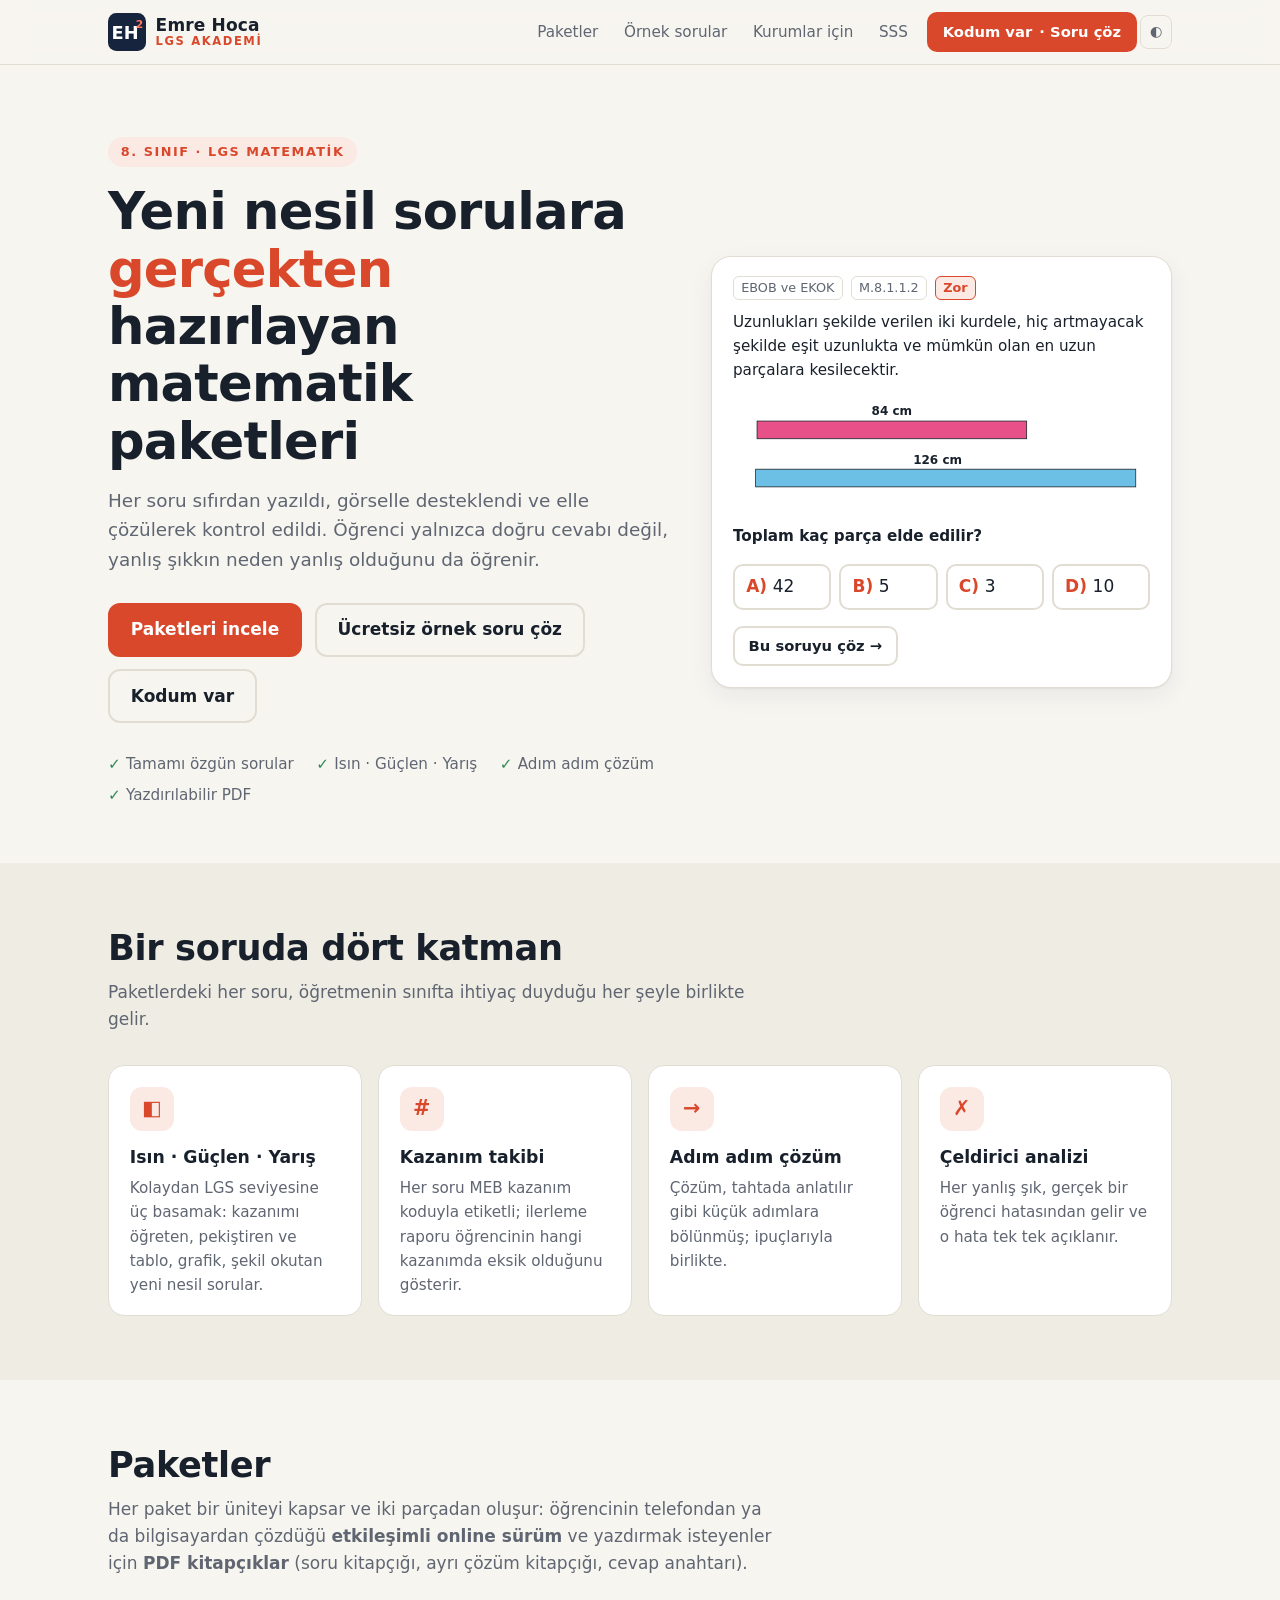
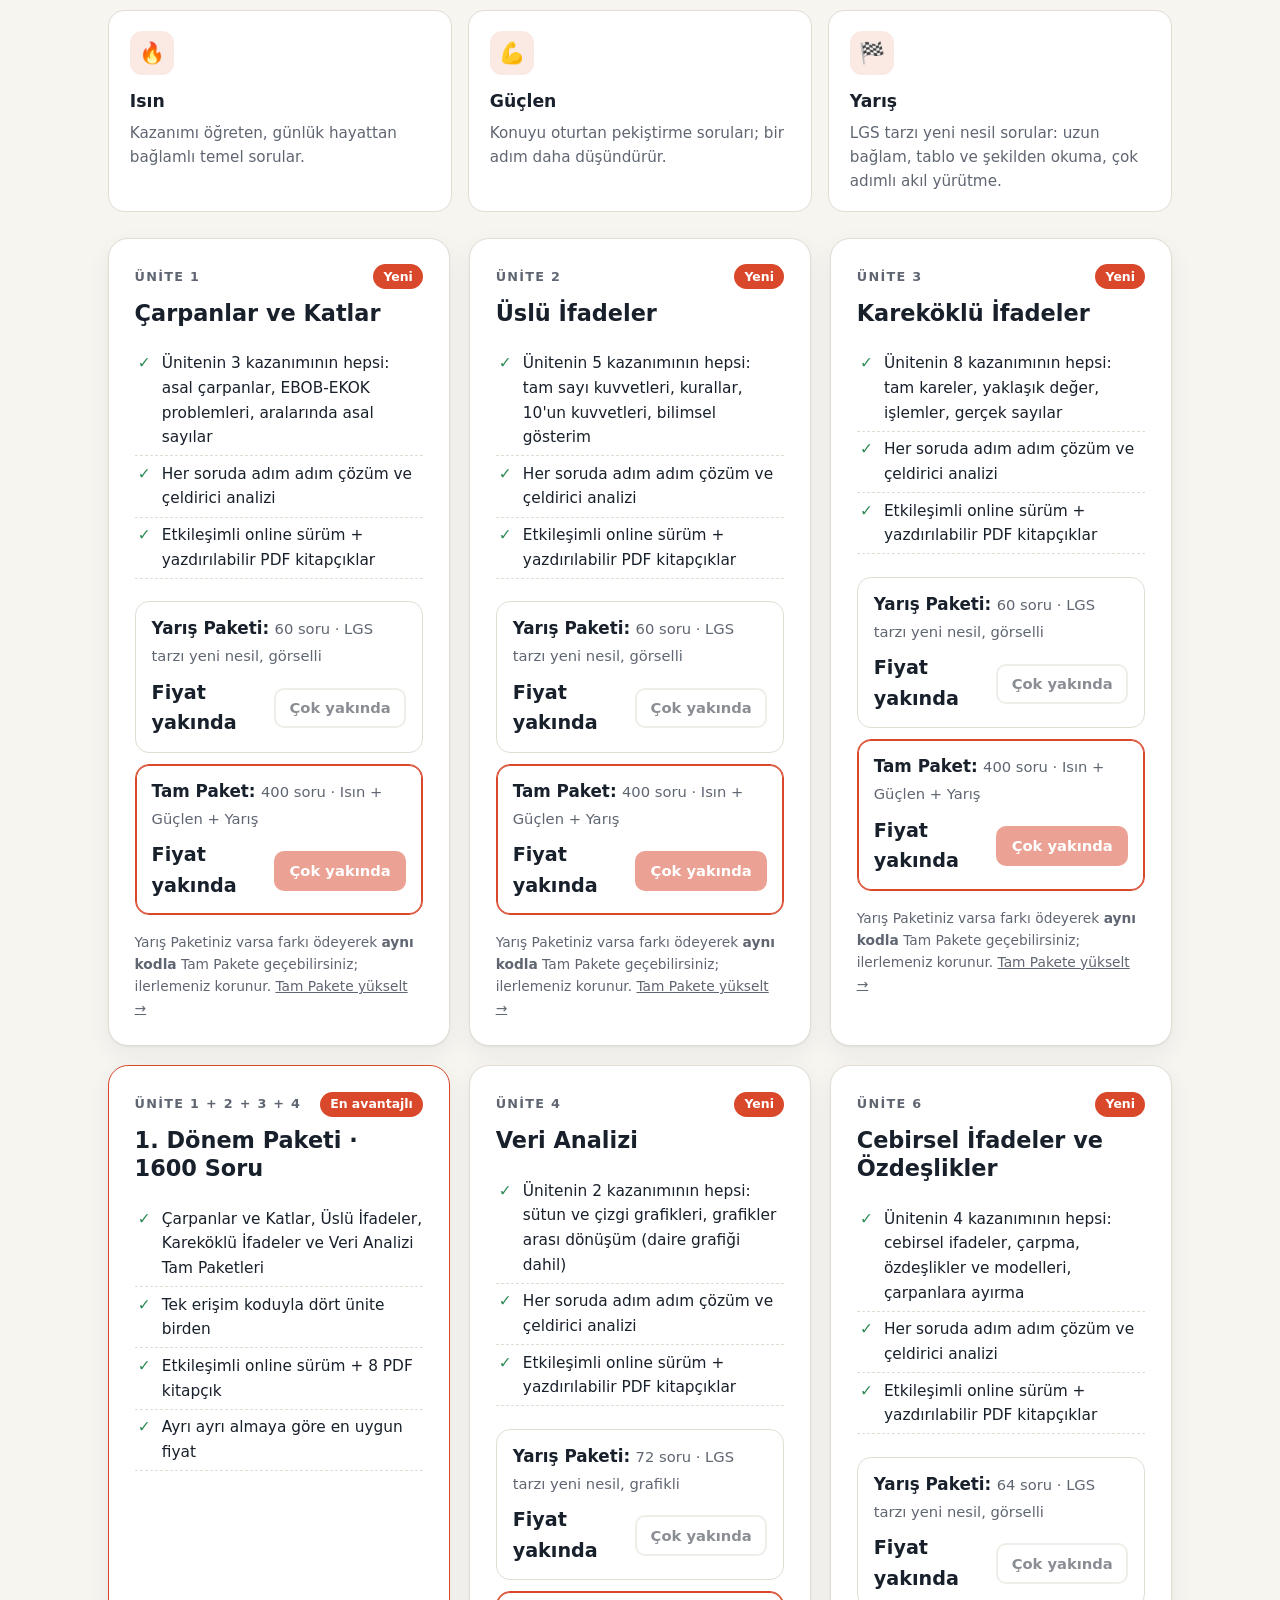
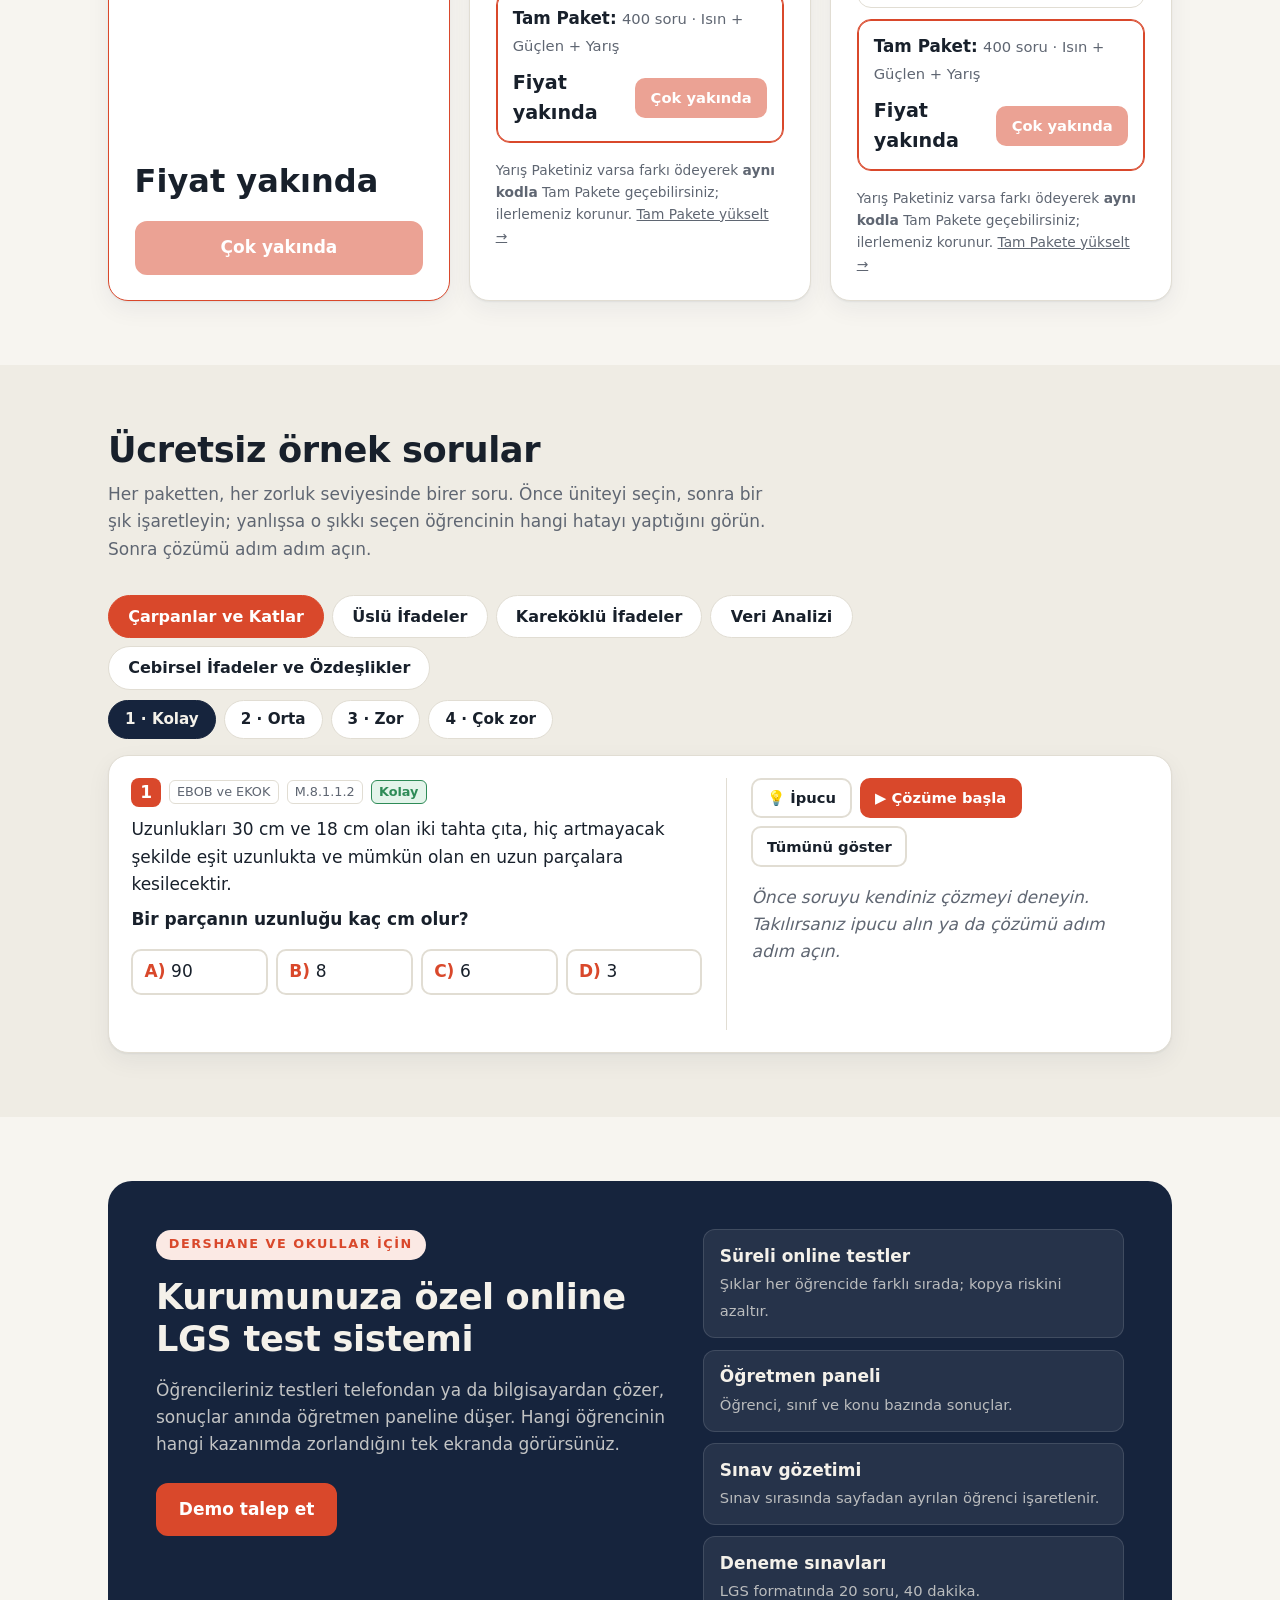
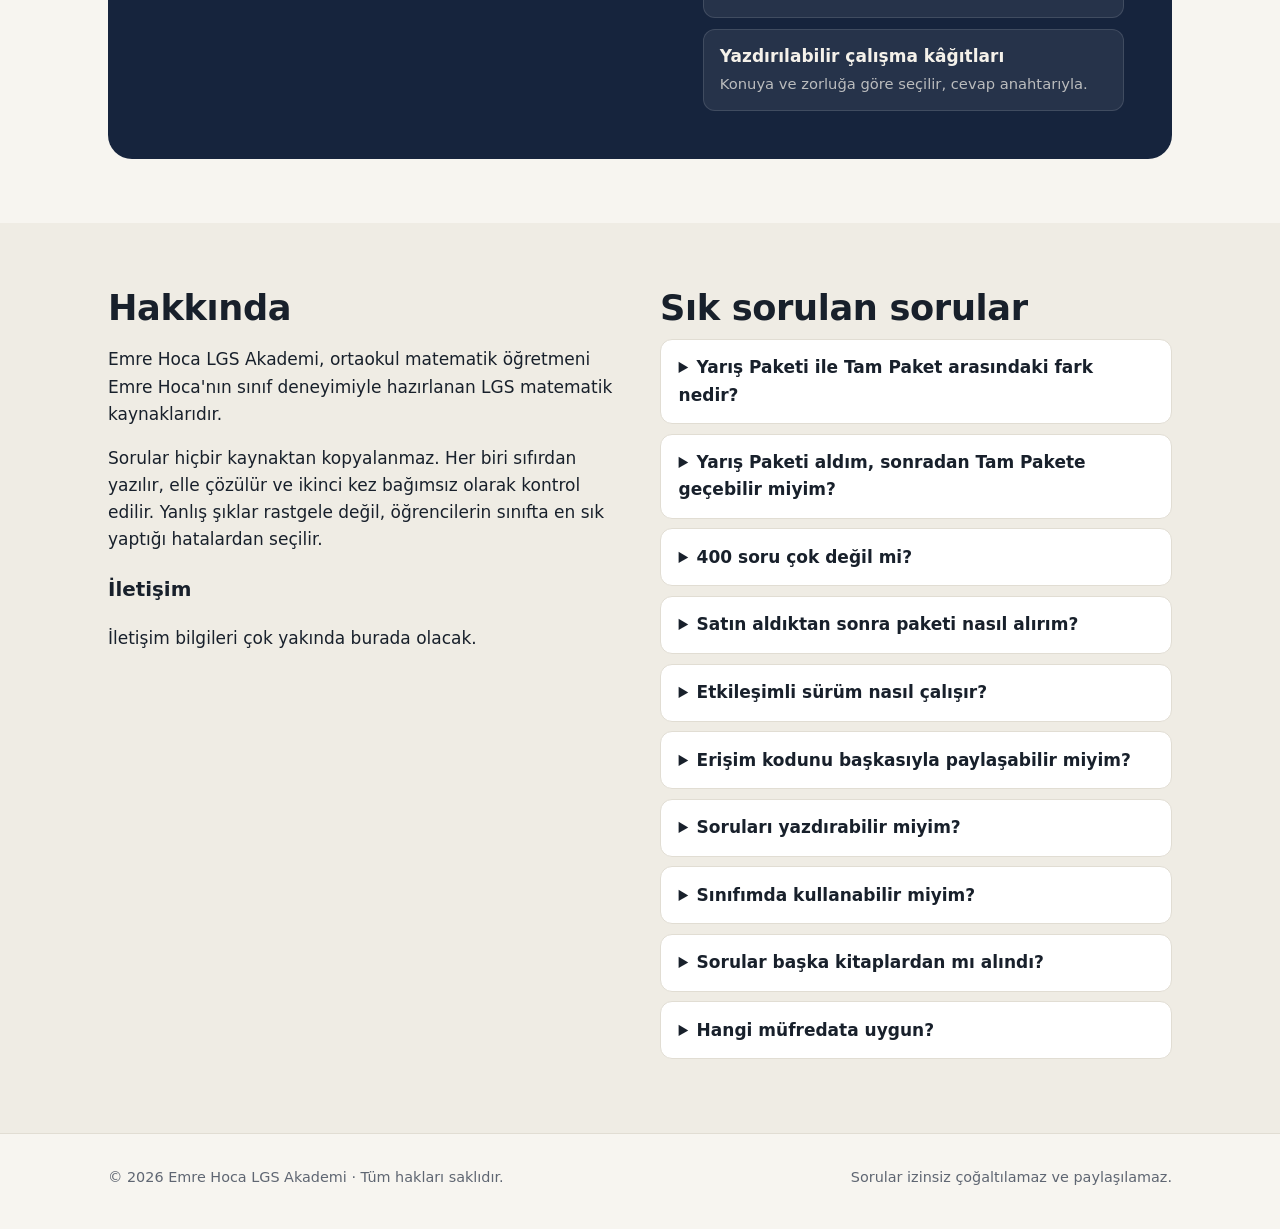
==== index.html @ afc31406 "1. Dönem Paketi: Veri Analizi eklendi (4 ünite, 1600 soru) Co-Authored-By: Claude Opus 5.5 <noreply@" ====
<!doctype html>
<html lang="tr">
<head>
<meta charset="utf-8">
<meta name="viewport" content="width=device-width, initial-scale=1">
<title>Emre Hoca LGS Akademi · Yeni nesil LGS matematik soruları</title>
<meta name="description" content="Sıfırdan yazılmış, kazanım etiketli LGS matematik soru paketleri: Isın, Güçlen, Yarış. Adım adım çözüm ve çeldirici analizi ile.">
<meta property="og:title" content="Emre Hoca LGS Akademi">
<meta property="og:description" content="LGS matematik soru paketleri: Isın, Güçlen, Yarış. Yeni nesil sorular, adım adım çözüm ve çeldirici analizi.">
<link rel="icon" href="favicon.svg" type="image/svg+xml">
<link rel="stylesheet" href="css/site.css?v=20261008c">
<script>try { const t = localStorage.getItem('tema'); if (t) document.documentElement.dataset.theme = t; } catch (e) {}</script>
</head>
<body>

<header class="ust">
  <div class="kap">
    <a class="logo" href="#" aria-label="Emre Hoca LGS Akademi ana sayfa">
      <svg viewBox="0 0 64 64" aria-hidden="true"><rect width="64" height="64" rx="14" fill="#16243d"/><text x="29" y="44" text-anchor="middle" font-size="30" font-weight="800" style="fill:#fff">EH</text><text x="53" y="26" text-anchor="middle" font-size="18" font-weight="800" style="fill:#ff7a5c">2</text></svg>
      <span>Emre Hoca<small>LGS Akademi</small></span>
    </a>
    <nav aria-label="Bölümler">
      <a href="#paketler">Paketler</a>
      <a href="#ornekler">Örnek sorular</a>
      <a href="#kurumlar">Kurumlar için</a>
      <a href="#sss">SSS</a>
      <a class="dugme kucuk" href="uygulama/">Kodum var<span class="genis"> · Soru çöz</span></a>
      <button class="tema" id="tema" type="button" title="Açık / koyu tema">◐</button>
    </nav>
  </div>
</header>

<main>
  <section class="hero">
    <div class="kap">
      <div>
        <span class="rozet">8. sınıf · LGS matematik</span>
        <h1>Yeni nesil sorulara <em>gerçekten</em> hazırlayan matematik paketleri</h1>
        <p class="giris">Her soru sıfırdan yazıldı, görselle desteklendi ve elle çözülerek kontrol edildi. Öğrenci yalnızca doğru cevabı değil, yanlış şıkkın neden yanlış olduğunu da öğrenir.</p>
        <div class="eylem">
          <a class="dugme" href="#paketler">Paketleri incele</a>
          <a class="dugme ikincil" href="#ornekler">Ücretsiz örnek soru çöz</a>
          <a class="dugme ikincil" href="uygulama/">Kodum var</a>
        </div>
        <ul class="artilar">
          <li>Tamamı özgün sorular</li>
          <li>Isın · Güçlen · Yarış</li>
          <li>Adım adım çözüm</li>
          <li>Yazdırılabilir PDF</li>
        </ul>
      </div>
      <div class="vitrin-kart" id="vitrinSoru" aria-label="Paketten bir örnek soru"></div>
    </div>
  </section>

  <section class="bolum alt" id="neden">
    <div class="kap">
      <h2>Bir soruda dört katman</h2>
      <p class="aciklama">Paketlerdeki her soru, öğretmenin sınıfta ihtiyaç duyduğu her şeyle birlikte gelir.</p>
      <div class="izgara">
        <div class="ozellik"><div class="ikon">◧</div><h3>Isın · Güçlen · Yarış</h3><p>Kolaydan LGS seviyesine üç basamak: kazanımı öğreten, pekiştiren ve tablo, grafik, şekil okutan yeni nesil sorular.</p></div>
        <div class="ozellik"><div class="ikon">#</div><h3>Kazanım takibi</h3><p>Her soru MEB kazanım koduyla etiketli; ilerleme raporu öğrencinin hangi kazanımda eksik olduğunu gösterir.</p></div>
        <div class="ozellik"><div class="ikon">→</div><h3>Adım adım çözüm</h3><p>Çözüm, tahtada anlatılır gibi küçük adımlara bölünmüş; ipuçlarıyla birlikte.</p></div>
        <div class="ozellik"><div class="ikon">✗</div><h3>Çeldirici analizi</h3><p>Her yanlış şık, gerçek bir öğrenci hatasından gelir ve o hata tek tek açıklanır.</p></div>
      </div>
    </div>
  </section>

  <section class="bolum" id="paketler">
    <div class="kap">
      <h2>Paketler</h2>
      <p class="aciklama">Her paket bir üniteyi kapsar ve iki parçadan oluşur: öğrencinin telefondan ya da bilgisayardan çözdüğü <b>etkileşimli online sürüm</b> ve yazdırmak isteyenler için <b>PDF kitapçıklar</b> (soru kitapçığı, ayrı çözüm kitapçığı, cevap anahtarı).</p>
      <div class="izgara" style="margin-bottom:1.6rem">
        <div class="ozellik"><div class="ikon">🔥</div><h3>Isın</h3><p>Kazanımı öğreten, günlük hayattan bağlamlı temel sorular.</p></div>
        <div class="ozellik"><div class="ikon">💪</div><h3>Güçlen</h3><p>Konuyu oturtan pekiştirme soruları; bir adım daha düşündürür.</p></div>
        <div class="ozellik"><div class="ikon">🏁</div><h3>Yarış</h3><p>LGS tarzı yeni nesil sorular: uzun bağlam, tablo ve şekilden okuma, çok adımlı akıl yürütme.</p></div>
      </div>
      <div class="paketler">
        <article class="paket">
          <div class="ust-satir"><span class="unite">Ünite 1</span><span class="etiket-yeni">Yeni</span></div>
          <h3>Çarpanlar ve Katlar</h3>
          <ul>
            <li>Ünitenin 3 kazanımının hepsi: asal çarpanlar, EBOB-EKOK problemleri, aralarında asal sayılar</li>
            <li>Her soruda adım adım çözüm ve çeldirici analizi</li>
            <li>Etkileşimli online sürüm + yazdırılabilir PDF kitapçıklar</li>
          </ul>
          <div class="secim" data-paket="carpan-yaris">
            <div class="secim-bas"><b>Yarış Paketi:</b> <span>60 soru · LGS tarzı yeni nesil, görselli</span></div>
            <div class="fiyat" data-fiyat>Fiyat yakında</div>
            <a class="dugme kucuk ikincil" data-satin-al href="#" aria-disabled="true">Çok yakında</a>
          </div>
          <div class="secim one-cikan" data-paket="carpan">
            <div class="secim-bas"><b>Tam Paket:</b> <span>400 soru · Isın + Güçlen + Yarış</span></div>
            <div class="fiyat" data-fiyat>Fiyat yakında</div>
            <a class="dugme kucuk" data-satin-al href="#" aria-disabled="true">Çok yakında</a>
          </div>
          <p class="yukselt" data-paket="carpan-yukselt">Yarış Paketiniz varsa farkı ödeyerek <b>aynı kodla</b> Tam Pakete geçebilirsiniz; ilerlemeniz korunur. <span data-fiyat></span> <a data-satin-al data-sabit href="#" aria-disabled="true">Tam Pakete yükselt →</a></p>
        </article>
        <article class="paket">
          <div class="ust-satir"><span class="unite">Ünite 2</span><span class="etiket-yeni">Yeni</span></div>
          <h3>Üslü İfadeler</h3>
          <ul>
            <li>Ünitenin 5 kazanımının hepsi: tam sayı kuvvetleri, kurallar, 10'un kuvvetleri, bilimsel gösterim</li>
            <li>Her soruda adım adım çözüm ve çeldirici analizi</li>
            <li>Etkileşimli online sürüm + yazdırılabilir PDF kitapçıklar</li>
          </ul>
          <div class="secim" data-paket="uslu-yaris">
            <div class="secim-bas"><b>Yarış Paketi:</b> <span>60 soru · LGS tarzı yeni nesil, görselli</span></div>
            <div class="fiyat" data-fiyat>Fiyat yakında</div>
            <a class="dugme kucuk ikincil" data-satin-al href="#" aria-disabled="true">Çok yakında</a>
          </div>
          <div class="secim one-cikan" data-paket="uslu">
            <div class="secim-bas"><b>Tam Paket:</b> <span>400 soru · Isın + Güçlen + Yarış</span></div>
            <div class="fiyat" data-fiyat>Fiyat yakında</div>
            <a class="dugme kucuk" data-satin-al href="#" aria-disabled="true">Çok yakında</a>
          </div>
          <p class="yukselt" data-paket="uslu-yukselt">Yarış Paketiniz varsa farkı ödeyerek <b>aynı kodla</b> Tam Pakete geçebilirsiniz; ilerlemeniz korunur. <span data-fiyat></span> <a data-satin-al data-sabit href="#" aria-disabled="true">Tam Pakete yükselt →</a></p>
        </article>
        <article class="paket">
          <div class="ust-satir"><span class="unite">Ünite 3</span><span class="etiket-yeni">Yeni</span></div>
          <h3>Kareköklü İfadeler</h3>
          <ul>
            <li>Ünitenin 8 kazanımının hepsi: tam kareler, yaklaşık değer, işlemler, gerçek sayılar</li>
            <li>Her soruda adım adım çözüm ve çeldirici analizi</li>
            <li>Etkileşimli online sürüm + yazdırılabilir PDF kitapçıklar</li>
          </ul>
          <div class="secim" data-paket="karekok-yaris">
            <div class="secim-bas"><b>Yarış Paketi:</b> <span>60 soru · LGS tarzı yeni nesil, görselli</span></div>
            <div class="fiyat" data-fiyat>Fiyat yakında</div>
            <a class="dugme kucuk ikincil" data-satin-al href="#" aria-disabled="true">Çok yakında</a>
          </div>
          <div class="secim one-cikan" data-paket="karekok">
            <div class="secim-bas"><b>Tam Paket:</b> <span>400 soru · Isın + Güçlen + Yarış</span></div>
            <div class="fiyat" data-fiyat>Fiyat yakında</div>
            <a class="dugme kucuk" data-satin-al href="#" aria-disabled="true">Çok yakında</a>
          </div>
          <p class="yukselt" data-paket="karekok-yukselt">Yarış Paketiniz varsa farkı ödeyerek <b>aynı kodla</b> Tam Pakete geçebilirsiniz; ilerlemeniz korunur. <span data-fiyat></span> <a data-satin-al data-sabit href="#" aria-disabled="true">Tam Pakete yükselt →</a></p>
        </article>
        <article class="paket donem" data-paket="donem1">
          <div class="ust-satir"><span class="unite">Ünite 1 + 2 + 3 + 4</span><span class="etiket-yeni">En avantajlı</span></div>
          <h3>1. Dönem Paketi · 1600 Soru</h3>
          <ul>
            <li>Çarpanlar ve Katlar, Üslü İfadeler, Kareköklü İfadeler ve Veri Analizi Tam Paketleri</li>
            <li>Tek erişim koduyla dört ünite birden</li>
            <li>Etkileşimli online sürüm + 8 PDF kitapçık</li>
            <li>Ayrı ayrı almaya göre en uygun fiyat</li>
          </ul>
          <div class="fiyat" data-fiyat>Fiyat yakında</div>
          <a class="dugme" data-satin-al href="#" aria-disabled="true">Çok yakında</a>
        </article>
        <article class="paket">
          <div class="ust-satir"><span class="unite">Ünite 4</span><span class="etiket-yeni">Yeni</span></div>
          <h3>Veri Analizi</h3>
          <ul>
            <li>Ünitenin 2 kazanımının hepsi: sütun ve çizgi grafikleri, grafikler arası dönüşüm (daire grafiği dahil)</li>
            <li>Her soruda adım adım çözüm ve çeldirici analizi</li>
            <li>Etkileşimli online sürüm + yazdırılabilir PDF kitapçıklar</li>
          </ul>
          <div class="secim" data-paket="veri-yaris">
            <div class="secim-bas"><b>Yarış Paketi:</b> <span>72 soru · LGS tarzı yeni nesil, grafikli</span></div>
            <div class="fiyat" data-fiyat>Fiyat yakında</div>
            <a class="dugme kucuk ikincil" data-satin-al href="#" aria-disabled="true">Çok yakında</a>
          </div>
          <div class="secim one-cikan" data-paket="veri">
            <div class="secim-bas"><b>Tam Paket:</b> <span>400 soru · Isın + Güçlen + Yarış</span></div>
            <div class="fiyat" data-fiyat>Fiyat yakında</div>
            <a class="dugme kucuk" data-satin-al href="#" aria-disabled="true">Çok yakında</a>
          </div>
          <p class="yukselt" data-paket="veri-yukselt">Yarış Paketiniz varsa farkı ödeyerek <b>aynı kodla</b> Tam Pakete geçebilirsiniz; ilerlemeniz korunur. <span data-fiyat></span> <a data-satin-al data-sabit href="#" aria-disabled="true">Tam Pakete yükselt →</a></p>
        </article>
        <article class="paket">
          <div class="ust-satir"><span class="unite">Ünite 6</span><span class="etiket-yeni">Yeni</span></div>
          <h3>Cebirsel İfadeler ve Özdeşlikler</h3>
          <ul>
            <li>Ünitenin 4 kazanımının hepsi: cebirsel ifadeler, çarpma, özdeşlikler ve modelleri, çarpanlara ayırma</li>
            <li>Her soruda adım adım çözüm ve çeldirici analizi</li>
            <li>Etkileşimli online sürüm + yazdırılabilir PDF kitapçıklar</li>
          </ul>
          <div class="secim" data-paket="cebir-yaris">
            <div class="secim-bas"><b>Yarış Paketi:</b> <span>64 soru · LGS tarzı yeni nesil, görselli</span></div>
            <div class="fiyat" data-fiyat>Fiyat yakında</div>
            <a class="dugme kucuk ikincil" data-satin-al href="#" aria-disabled="true">Çok yakında</a>
          </div>
          <div class="secim one-cikan" data-paket="cebir">
            <div class="secim-bas"><b>Tam Paket:</b> <span>400 soru · Isın + Güçlen + Yarış</span></div>
            <div class="fiyat" data-fiyat>Fiyat yakında</div>
            <a class="dugme kucuk" data-satin-al href="#" aria-disabled="true">Çok yakında</a>
          </div>
          <p class="yukselt" data-paket="cebir-yukselt">Yarış Paketiniz varsa farkı ödeyerek <b>aynı kodla</b> Tam Pakete geçebilirsiniz; ilerlemeniz korunur. <span data-fiyat></span> <a data-satin-al data-sabit href="#" aria-disabled="true">Tam Pakete yükselt →</a></p>
        </article>
      </div>
    </div>
  </section>

  <section class="bolum alt" id="ornekler">
    <div class="kap">
      <h2>Ücretsiz örnek sorular</h2>
      <p class="aciklama">Her paketten, her zorluk seviyesinde birer soru. Önce üniteyi seçin, sonra bir şık işaretleyin; yanlışsa o şıkkı seçen öğrencinin hangi hatayı yaptığını görün. Sonra çözümü adım adım açın.</p>
      <div class="sekmeler uniteler" role="tablist" aria-label="Ünite" id="uniteler"></div>
      <div class="sekmeler" role="tablist" aria-label="Zorluk" id="sekmeler"></div>
      <div class="soru-kutu">
        <div id="soru"></div>
        <div class="cozum-alani">
          <div class="dugmeler">
            <button class="dugme kucuk ikincil" type="button" id="ipucuBtn">💡 İpucu</button>
            <button class="dugme kucuk" type="button" id="adimBtn">▶ Çözüme başla</button>
            <button class="dugme kucuk ikincil" type="button" id="tumuBtn">Tümünü göster</button>
          </div>
          <div id="ipuclari"></div>
          <ol class="steps" id="adimlar"></ol>
          <div id="sonra"></div>
          <p class="bos" id="bos">Önce soruyu kendiniz çözmeyi deneyin. Takılırsanız ipucu alın ya da çözümü adım adım açın.</p>
        </div>
      </div>
    </div>
  </section>

  <section class="bolum" id="kurumlar">
    <div class="kap">
      <div class="kurum">
        <div>
          <span class="rozet">Dershane ve okullar için</span>
          <h2 style="margin-top:1rem">Kurumunuza özel online LGS test sistemi</h2>
          <p>Öğrencileriniz testleri telefondan ya da bilgisayardan çözer, sonuçlar anında öğretmen paneline düşer. Hangi öğrencinin hangi kazanımda zorlandığını tek ekranda görürsünüz.</p>
          <div class="eylem" style="display:flex;flex-wrap:wrap;gap:.8rem;margin-top:1.5rem">
            <a class="dugme" data-iletisim="Kurum lisansı için bilgi almak istiyorum." href="#iletisim">Demo talep et</a>
          </div>
        </div>
        <ul>
          <li><b>Süreli online testler</b><span>Şıklar her öğrencide farklı sırada; kopya riskini azaltır.</span></li>
          <li><b>Öğretmen paneli</b><span>Öğrenci, sınıf ve konu bazında sonuçlar.</span></li>
          <li><b>Sınav gözetimi</b><span>Sınav sırasında sayfadan ayrılan öğrenci işaretlenir.</span></li>
          <li><b>Deneme sınavları</b><span>LGS formatında 20 soru, 40 dakika.</span></li>
          <li><b>Yazdırılabilir çalışma kâğıtları</b><span>Konuya ve zorluğa göre seçilir, cevap anahtarıyla.</span></li>
        </ul>
      </div>
    </div>
  </section>

  <section class="bolum alt" id="sss">
    <div class="kap iki-sutun">
      <div>
        <h2>Hakkında</h2>
        <p>Emre Hoca LGS Akademi, ortaokul matematik öğretmeni Emre Hoca'nın sınıf deneyimiyle hazırlanan LGS matematik kaynaklarıdır.</p>
        <p>Sorular hiçbir kaynaktan kopyalanmaz. Her biri sıfırdan yazılır, elle çözülür ve ikinci kez bağımsız olarak kontrol edilir. Yanlış şıklar rastgele değil, öğrencilerin sınıfta en sık yaptığı hatalardan seçilir.</p>
        <div id="iletisim">
          <h3>İletişim</h3>
          <p id="iletisimMetin">İletişim bilgileri çok yakında burada olacak.</p>
          <div class="eylem" id="iletisimDugmeler" style="display:flex;flex-wrap:wrap;gap:.6rem"></div>
        </div>
      </div>
      <div>
        <h2>Sık sorulan sorular</h2>
        <details class="sss"><summary>Yarış Paketi ile Tam Paket arasındaki fark nedir?</summary><p><b>Yarış Paketi</b> ünitenin LGS tarzı yeni nesil sorularını içerir; konuyu bilen ve sınav tipi soru çözmek isteyen öğrenciler içindir. <b>Tam Paket</b> 400 sorudur: konuyu öğreten Isın, pekiştiren Güçlen ve yeni nesil Yarış basamaklarının hepsi. Konuyu baştan oturtmak isteyenler için Tam Paket önerilir.</p></details>
        <details class="sss"><summary>Yarış Paketi aldım, sonradan Tam Pakete geçebilir miyim?</summary><p>Evet. Aradaki farkı ödeyerek yükseltme yapabilirsiniz. Yeni bir kod girmenize gerek kalmaz: mevcut kodunuz Tam Paketi açar ve çözdüğünüz sorular, ilerleme raporunuz olduğu gibi korunur.</p></details>
        <details class="sss"><summary>400 soru çok değil mi?</summary><p>Sorular 20'şerli testlere bölünmüştür; günde bir test çözen öğrenci bir üniteyi yaklaşık 20 günde bitirir. İlerleme raporu hangi konularda eksik olduğunu gösterir; öğrenci her soruyu çözmek zorunda değildir, eksik olduğu konuya odaklanabilir.</p></details>
        <details class="sss"><summary>Satın aldıktan sonra paketi nasıl alırım?</summary><p>Ödeme Shopier üzerinden güvenle yapılır. Ödemeden sonra PDF dosyaları ve size özel bir <b>erişim kodu</b> iletilir. Kodu “Kodum var · Soru çöz” sayfasına girerek etkileşimli sürümü hemen kullanmaya başlarsınız.</p></details>
        <details class="sss"><summary>Etkileşimli sürüm nasıl çalışır?</summary><p>Öğrenci soruları telefondan ya da bilgisayardan çözer: şıkkını işaretler, testi bitirince doğru, yanlış ve netini görür; her sorunun adım adım çözümünü ve seçtiği yanlış şıkkın neden yanlış olduğunu okur. İlerleme raporu hangi konuları tekrar etmesi gerektiğini gösterir. Kod bir kez girilir, cihaz onu hatırlar.</p></details>
        <details class="sss"><summary>Erişim kodunu başkasıyla paylaşabilir miyim?</summary><p>Hayır. Kodlar kişiye özeldir; paylaşıldığı anlaşılan kodlar iptal edilir. Aynı evdeki kardeşler için ikinci bir kod isteyebilirsiniz.</p></details>
        <details class="sss"><summary>Soruları yazdırabilir miyim?</summary><p>Evet. Kitapçıklar A4 boyutundadır; kendi kullanımınız için istediğiniz kadar yazdırabilirsiniz.</p></details>
        <details class="sss"><summary>Sınıfımda kullanabilir miyim?</summary><p>Öğretmen olarak kendi öğrencileriniz için çoğaltıp dağıtabilirsiniz. Dosyayı paylaşmak, internete yüklemek ya da satmak yasaktır. Kurum genelinde kullanım için kurum lisansı sunulur.</p></details>
        <details class="sss"><summary>Sorular başka kitaplardan mı alındı?</summary><p>Hayır. Paketlerdeki bütün sorular bu paketler için sıfırdan yazılmıştır.</p></details>
        <details class="sss"><summary>Hangi müfredata uygun?</summary><p>8. sınıf matematik dersi LGS kazanımlarına göre hazırlanmıştır; her sorunun kazanım kodu yanında yazar.</p></details>
      </div>
    </div>
  </section>
</main>

<footer>
  <div class="kap">
    <span>© <span id="yil">2026</span> Emre Hoca LGS Akademi · Tüm hakları saklıdır.</span>
    <span>Sorular izinsiz çoğaltılamaz ve paylaşılamaz.</span>
  </div>
</footer>

<script src="js/ayarlar.js?v=20261008c"></script>
<script src="js/ornekler.js?v=20261008c"></script>
<script src="js/site.js?v=20261008c"></script>
</body>
</html>
---- css/site.css ----
/* Emre Hoca LGS Akademi · vitrin sitesi */
:root {
  --bg: #f7f5f0;
  --bg-alt: #efece4;
  --card: #ffffff;
  --ink: #18202b;
  --muted: #5f6672;
  --line: #e1ddd3;
  --navy: #16243d;
  --navy-ink: #f4f1ea;
  --accent: #d9482b;
  --accent-ink: #ffffff;
  --accent-soft: #fbe9e4;
  --blue: #2f7fc1;
  --blue-soft: #e5f1fb;
  --green: #2e8b57;
  --green-soft: #e3f4ea;
  --red: #c0392b;
  --red-soft: #fbe4e1;
  --yellow-soft: #fff6d6;
  --yellow-line: #e8c547;
  --fig-blue: #6cc0e5;
  --fig-red: #ee7357;
  --fig-yellow: #f6ec7c;
  --fig-stroke: #1f2328;
  --golge: 0 1px 2px rgba(22, 36, 61, .06), 0 8px 24px rgba(22, 36, 61, .06);
}
@media (prefers-color-scheme: dark) {
  :root:not([data-theme="light"]) {
    --bg: #14171c; --bg-alt: #1a1e24; --card: #20242b; --ink: #ecebe7; --muted: #a3a7ae; --line: #343941;
    --navy: #0e1522; --navy-ink: #ecebe7;
    --accent: #ff7a5c; --accent-ink: #1a0f0c; --accent-soft: #3a2621; --blue: #6fb3ea; --blue-soft: #1d2b38;
    --green: #5cc58a; --green-soft: #1b3326; --red: #ff7d70; --red-soft: #3b2220;
    --yellow-soft: #3a3418; --yellow-line: #c9a93a; --fig-stroke: #ecebe7;
    --golge: 0 1px 2px rgba(0, 0, 0, .3), 0 8px 24px rgba(0, 0, 0, .25);
  }
}
:root[data-theme="dark"] {
  --bg: #14171c; --bg-alt: #1a1e24; --card: #20242b; --ink: #ecebe7; --muted: #a3a7ae; --line: #343941;
  --navy: #0e1522; --navy-ink: #ecebe7;
  --accent: #ff7a5c; --accent-ink: #1a0f0c; --accent-soft: #3a2621; --blue: #6fb3ea; --blue-soft: #1d2b38;
  --green: #5cc58a; --green-soft: #1b3326; --red: #ff7d70; --red-soft: #3b2220;
  --yellow-soft: #3a3418; --yellow-line: #c9a93a; --fig-stroke: #ecebe7;
  --golge: 0 1px 2px rgba(0, 0, 0, .3), 0 8px 24px rgba(0, 0, 0, .25);
}

* { box-sizing: border-box; }
html { scroll-behavior: smooth; scroll-padding-top: 4.5rem; }
body {
  margin: 0; background: var(--bg); color: var(--ink); line-height: 1.6; font-size: 17px;
  font-family: "Segoe UI", system-ui, -apple-system, Roboto, Arial, sans-serif;
}
img, svg { max-width: 100%; }
a { color: inherit; }
.kap { max-width: 1120px; margin: 0 auto; padding: 0 16px; }
@media (min-width: 720px) { .kap { padding: 0 28px; } }

/* Üst bar */
.ust { position: sticky; top: 0; z-index: 10; background: color-mix(in srgb, var(--bg) 88%, transparent); backdrop-filter: blur(10px); border-bottom: 1px solid var(--line); }
.ust .kap { display: flex; align-items: center; gap: 1rem; min-height: 64px; }
.logo { display: flex; align-items: center; gap: .6rem; text-decoration: none; font-weight: 800; letter-spacing: .01em; line-height: 1.1; }
.logo svg { width: 38px; height: 38px; flex: none; }
.logo small { display: block; font-weight: 600; font-size: .72rem; letter-spacing: .14em; color: var(--accent); text-transform: uppercase; }
.ust nav { margin-left: auto; display: flex; gap: .2rem; align-items: center; }
.ust nav a { text-decoration: none; font-size: .95rem; color: var(--muted); padding: .4rem .7rem; border-radius: 8px; }
.ust nav a:hover { color: var(--ink); background: var(--bg-alt); }
.tema { font: inherit; font-size: .9rem; background: none; border: 1px solid var(--line); color: var(--muted); border-radius: 8px; padding: .3rem .55rem; cursor: pointer; }
.ust nav a.dugme { color: var(--accent-ink); white-space: nowrap; margin-left: .3rem; }
.ust nav a.dugme:hover { background: var(--accent); color: var(--accent-ink); }
@media (max-width: 760px) { .ust nav a:not(.dugme) { display: none; } .ust nav .genis { display: none; } }

/* Düğmeler */
.dugme {
  display: inline-flex; align-items: center; gap: .45rem; justify-content: center;
  font: inherit; font-weight: 700; text-decoration: none; cursor: pointer;
  border: 2px solid var(--accent); background: var(--accent); color: var(--accent-ink);
  border-radius: 12px; padding: .7rem 1.3rem; transition: transform .15s, box-shadow .15s;
}
.dugme:hover { transform: translateY(-1px); box-shadow: var(--golge); }
.dugme.ikincil { background: transparent; color: var(--ink); border-color: var(--line); }
.dugme.kucuk { padding: .4rem .85rem; font-size: .92rem; border-radius: 10px; }
.dugme[aria-disabled="true"], .dugme:disabled { opacity: .5; cursor: default; transform: none; box-shadow: none; }

/* Hero */
.hero { padding: 4.5rem 0 3.5rem; }
.hero .kap { display: grid; gap: 2.5rem; align-items: center; }
@media (min-width: 900px) { .hero .kap { grid-template-columns: 1.1fr .9fr; } }
.rozet { display: inline-block; font-size: .8rem; font-weight: 700; letter-spacing: .12em; text-transform: uppercase; color: var(--accent); background: var(--accent-soft); border-radius: 999px; padding: .3rem .8rem; }
.hero h1 { font-size: clamp(2rem, 4.6vw, 3.2rem); line-height: 1.12; margin: 1rem 0 1rem; letter-spacing: -.015em; }
.hero h1 em { font-style: normal; color: var(--accent); }
.hero p.giris { font-size: 1.15rem; color: var(--muted); margin: 0 0 1.8rem; max-width: 36rem; }
.hero .eylem { display: flex; flex-wrap: wrap; gap: .8rem; }
.hero ul.artilar { list-style: none; padding: 0; margin: 1.8rem 0 0; display: flex; flex-wrap: wrap; gap: .4rem 1.4rem; color: var(--muted); font-size: .95rem; }
.hero ul.artilar li::before { content: "✓ "; color: var(--green); font-weight: 800; }
.vitrin-kart { background: var(--card); border: 1px solid var(--line); border-radius: 20px; box-shadow: var(--golge); padding: 1.2rem 1.3rem 1.3rem; position: relative; }
.vitrin-kart .ust-etiket { display: flex; gap: .4rem; margin-bottom: .4rem; }
.vitrin-kart .qtext { font-size: .95rem; }

/* Bölümler */
section.bolum { padding: 4rem 0; }
section.bolum.alt { background: var(--bg-alt); }
.bolum h2 { font-size: clamp(1.6rem, 3vw, 2.2rem); line-height: 1.2; margin: 0 0 .6rem; letter-spacing: -.01em; }
.bolum .aciklama { color: var(--muted); margin: 0 0 2rem; max-width: 42rem; }
.izgara { display: grid; gap: 1rem; grid-template-columns: repeat(auto-fit, minmax(230px, 1fr)); }
.ozellik { background: var(--card); border: 1px solid var(--line); border-radius: 16px; padding: 1.3rem 1.3rem 1.1rem; }
.ozellik .ikon { width: 44px; height: 44px; border-radius: 12px; display: grid; place-items: center; background: var(--accent-soft); color: var(--accent); font-size: 1.3rem; font-weight: 800; margin-bottom: .8rem; }
.ozellik h3 { margin: 0 0 .3rem; font-size: 1.08rem; }
.ozellik p { margin: 0; color: var(--muted); font-size: .95rem; }

/* Paketler */
.paketler { display: grid; gap: 1.2rem; grid-template-columns: repeat(auto-fit, minmax(290px, 1fr)); }
.paket { background: var(--card); border: 1px solid var(--line); border-radius: 20px; padding: 1.6rem; display: flex; flex-direction: column; box-shadow: var(--golge); }
.paket.yakinda { box-shadow: none; opacity: .85; }
.paket .ust-satir { display: flex; justify-content: space-between; align-items: center; gap: .5rem; margin-bottom: .6rem; }
.paket .unite { font-size: .8rem; font-weight: 700; letter-spacing: .1em; text-transform: uppercase; color: var(--muted); }
.paket h3 { font-size: 1.4rem; margin: 0 0 .4rem; line-height: 1.25; }
.paket ul { padding: 0; list-style: none; margin: .8rem 0 1.4rem; }
.paket li { padding: .35rem 0 .35rem 1.7rem; position: relative; border-bottom: 1px dashed var(--line); font-size: .96rem; }
.paket li::before { content: "✓"; position: absolute; left: .2rem; color: var(--green); font-weight: 800; }
.paket .fiyat { font-size: 2rem; font-weight: 800; margin: auto 0 .9rem; }
.paket .fiyat small { font-size: .9rem; color: var(--muted); font-weight: 600; }
.secim { border: 1px solid var(--line); border-radius: 14px; padding: .8rem 1rem; display: grid; grid-template-columns: 1fr auto; gap: .5rem .8rem; align-items: center; margin-bottom: .7rem; }
.secim.one-cikan { border-color: var(--accent); box-shadow: inset 0 0 0 1px var(--accent); }
.secim-bas { grid-column: 1 / -1; }
.secim-bas b { font-size: 1.05rem; }
.secim-bas span { color: var(--muted); font-size: .92rem; }
.paket .secim .fiyat { font-size: 1.2rem; margin: 0; }
.secim .dugme { white-space: nowrap; text-align: center; }
.yukselt { font-size: .86rem; color: var(--muted); margin: .3rem 0 0; }
.yukselt [data-fiyat] { font-weight: 700; color: var(--ink); }
.yukselt [data-fiyat] small { display: none; }
.paket.donem { border-color: var(--accent); }
.etiket-yakinda { font-size: .78rem; font-weight: 700; border-radius: 999px; padding: .15rem .65rem; background: var(--yellow-soft); color: var(--ink); border: 1px solid var(--yellow-line); }
.etiket-yeni { font-size: .78rem; font-weight: 700; border-radius: 999px; padding: .15rem .65rem; background: var(--accent); color: var(--accent-ink); }

/* Örnek sorular */
.sekmeler { display: flex; flex-wrap: wrap; gap: .5rem; margin-bottom: 1rem; }
.sekmeler button { font: inherit; font-size: .95rem; font-weight: 600; border: 1px solid var(--line); background: var(--card); color: var(--ink); border-radius: 999px; padding: .4rem 1rem; cursor: pointer; }
.sekmeler button[aria-selected="true"] { background: var(--navy); border-color: var(--navy); color: var(--navy-ink); }
.sekmeler.uniteler { margin-bottom: .6rem; }
.sekmeler.uniteler button { font-size: 1rem; padding: .5rem 1.2rem; }
.sekmeler.uniteler button[aria-selected="true"] { background: var(--accent); border-color: var(--accent); color: var(--accent-ink); }
.kok { white-space: nowrap; }
.kok > span { border-top: 1.5px solid currentColor; padding: 0 .12em 0 .05em; margin-left: .02em; }
.soru-kutu { background: var(--card); border: 1px solid var(--line); border-radius: 20px; padding: 1.4rem; box-shadow: var(--golge); display: grid; gap: 1.5rem; }
@media (min-width: 980px) { .soru-kutu { grid-template-columns: minmax(0, 1.15fr) minmax(0, .85fr); } }
.cozum-alani { border-top: 1px solid var(--line); padding-top: 1.2rem; }
@media (min-width: 980px) { .cozum-alani { border-top: none; border-left: 1px solid var(--line); padding: 0 0 0 1.5rem; } }
.cozum-alani .dugmeler { display: flex; flex-wrap: wrap; gap: .5rem; margin-bottom: 1rem; }
.cozum-alani .bos { color: var(--muted); font-style: italic; }

/* Kurumlar */
.kurum { background: var(--navy); color: var(--navy-ink); border-radius: 24px; padding: 2.2rem; display: grid; gap: 2rem; }
@media (min-width: 900px) { .kurum { grid-template-columns: 1.1fr .9fr; padding: 3rem; } }
.kurum h2 { color: var(--navy-ink); }
.kurum p { color: color-mix(in srgb, var(--navy-ink) 78%, transparent); }
.kurum ul { list-style: none; padding: 0; margin: 0; display: grid; gap: .7rem; }
.kurum li { background: rgba(255, 255, 255, .07); border: 1px solid rgba(255, 255, 255, .12); border-radius: 12px; padding: .8rem 1rem; }
.kurum li b { display: block; }
.kurum li span { font-size: .92rem; color: color-mix(in srgb, var(--navy-ink) 72%, transparent); }

/* Hakkında + SSS */
.iki-sutun { display: grid; gap: 2.5rem; }
@media (min-width: 900px) { .iki-sutun { grid-template-columns: 1fr 1fr; } }
details.sss { background: var(--card); border: 1px solid var(--line); border-radius: 12px; padding: .9rem 1.1rem; margin-bottom: .6rem; }
details.sss summary { cursor: pointer; font-weight: 700; }
details.sss p { margin: .6rem 0 0; color: var(--muted); }

/* Alt bilgi */
footer { border-top: 1px solid var(--line); padding: 2rem 0 2.5rem; color: var(--muted); font-size: .9rem; }
footer .kap { display: flex; flex-wrap: wrap; gap: 1rem; justify-content: space-between; }

/* ---------- Soru görünümü (çözüm kartı motorundan sadeleştirildi) ---------- */
.qhead { display: flex; align-items: center; flex-wrap: wrap; gap: .5rem; margin-bottom: .6rem; }
.qno { background: var(--accent); color: var(--accent-ink); font-weight: 700; border-radius: 8px; padding: .05rem .55rem; }
.tag { font-size: .8rem; color: var(--muted); border: 1px solid var(--line); border-radius: 6px; padding: .05rem .45rem; }
.tag.zorluk { font-weight: 700; }
.tag.zorluk[data-z="Kolay"] { color: var(--green); border-color: var(--green); background: var(--green-soft); }
.tag.zorluk[data-z="Orta"] { color: var(--blue); border-color: var(--blue); background: var(--blue-soft); }
.tag.zorluk[data-z="Zor"] { color: var(--accent); border-color: var(--accent); background: var(--accent-soft); }
.tag.zorluk[data-z="Çok zor"] { color: #fff; border-color: var(--red); background: var(--red); }
.qtext p { margin: .5rem 0; }
.qtext ul { margin: .4rem 0; }
.qtext .ask { font-weight: 700; }
.note { font-size: .85rem; color: var(--muted); border-left: 3px solid var(--line); padding-left: .6rem; }
.fig { margin: .9rem 0; display: flex; justify-content: center; }
.fig svg { max-width: 100%; height: auto; }
svg text { font-family: "Segoe UI", system-ui, Arial, sans-serif; fill: var(--ink); }
.opts { display: grid; grid-template-columns: repeat(4, minmax(0, 1fr)); gap: .5rem; margin-top: 1rem; }
.opts.long { grid-template-columns: 1fr 1fr; }
@media (max-width: 560px) { .opts { grid-template-columns: 1fr 1fr; } }
.opt { font: inherit; text-align: left; border: 2px solid var(--line); border-radius: 10px; background: var(--card); color: var(--ink); padding: .45rem .7rem; cursor: pointer; }
.opt b { color: var(--accent); margin-right: .35rem; }
.opt.right { border-color: var(--green); background: var(--green-soft); }
.opt.wrong { border-color: var(--red); background: var(--red-soft); }
.feedback { min-height: 1.6rem; margin-top: .6rem; font-weight: 600; }
.feedback.ok { color: var(--green); }
.feedback.no { color: var(--red); }
.celdirici-not { margin-top: .4rem; font-weight: 400; color: var(--ink); background: var(--red-soft); border-radius: 8px; padding: .5rem .7rem; }
.hint { background: var(--yellow-soft); border-left: 4px solid var(--yellow-line); border-radius: 8px; padding: .55rem .8rem; margin-bottom: .6rem; }
.hint::before { content: "💡 İpucu: "; font-weight: 700; }
ol.steps { list-style: none; padding: 0; margin: 0; counter-reset: s; }
ol.steps li { counter-increment: s; position: relative; padding: .6rem .8rem .6rem 2.8rem; margin-bottom: .55rem; background: var(--blue-soft); border-radius: 10px; animation: in .25s ease-out; }
ol.steps li::before { content: counter(s); position: absolute; left: .7rem; top: .6rem; width: 1.5rem; height: 1.5rem; border-radius: 50%; background: var(--blue); color: #fff; font-weight: 700; font-size: .85rem; display: grid; place-items: center; }
.answer { background: var(--green-soft); border-left: 4px solid var(--green); border-radius: 8px; padding: .6rem .8rem; margin-top: .8rem; font-weight: 600; }
.trap { background: var(--red-soft); border-left: 4px solid var(--red); border-radius: 8px; padding: .6rem .8rem; margin-top: .8rem; }
.trap::before { content: "⚠️ Dikkat, tuzak: "; font-weight: 700; color: var(--red); }
details.celdiriciler { margin-top: .8rem; border: 1px solid var(--line); border-radius: 10px; padding: .5rem .8rem; }
details.celdiriciler summary { cursor: pointer; font-weight: 700; }
details.celdiriciler ul { margin: .4rem 0 0; padding-left: 1.1rem; }
details.celdiriciler li { margin-bottom: .3rem; }
.frac { display: inline-flex; flex-direction: column; vertical-align: middle; text-align: center; font-size: .9em; line-height: 1.1; margin: 0 .1em; }
.frac > span:first-child { border-bottom: 1.5px solid currentColor; padding: 0 .15em; }
table.t { border-collapse: collapse; margin: .6rem auto; font-size: .95rem; }
table.t th, table.t td { border: 1px solid var(--blue); padding: .3rem .8rem; text-align: center; }
table.t th { background: var(--blue-soft); }
table.grid { border-collapse: collapse; margin: .6rem auto; }
table.grid td { border: 1.5px solid var(--fig-stroke); width: 3.2rem; height: 2.4rem; text-align: center; font-size: .95rem; }
table.grid td.b { background: var(--blue-soft); }
.cards { display: flex; flex-wrap: wrap; gap: .5rem; justify-content: center; margin: .3rem 0 .7rem; }
.cards > span { border: 2px solid var(--fig-stroke); border-radius: 6px; padding: .3rem .8rem; min-width: 3.2rem; text-align: center; }
@keyframes in { from { opacity: 0; transform: translateY(4px); } to { opacity: 1; transform: none; } }
@media (prefers-reduced-motion: reduce) { html { scroll-behavior: auto; } ol.steps li { animation: none; } .dugme { transition: none; } }
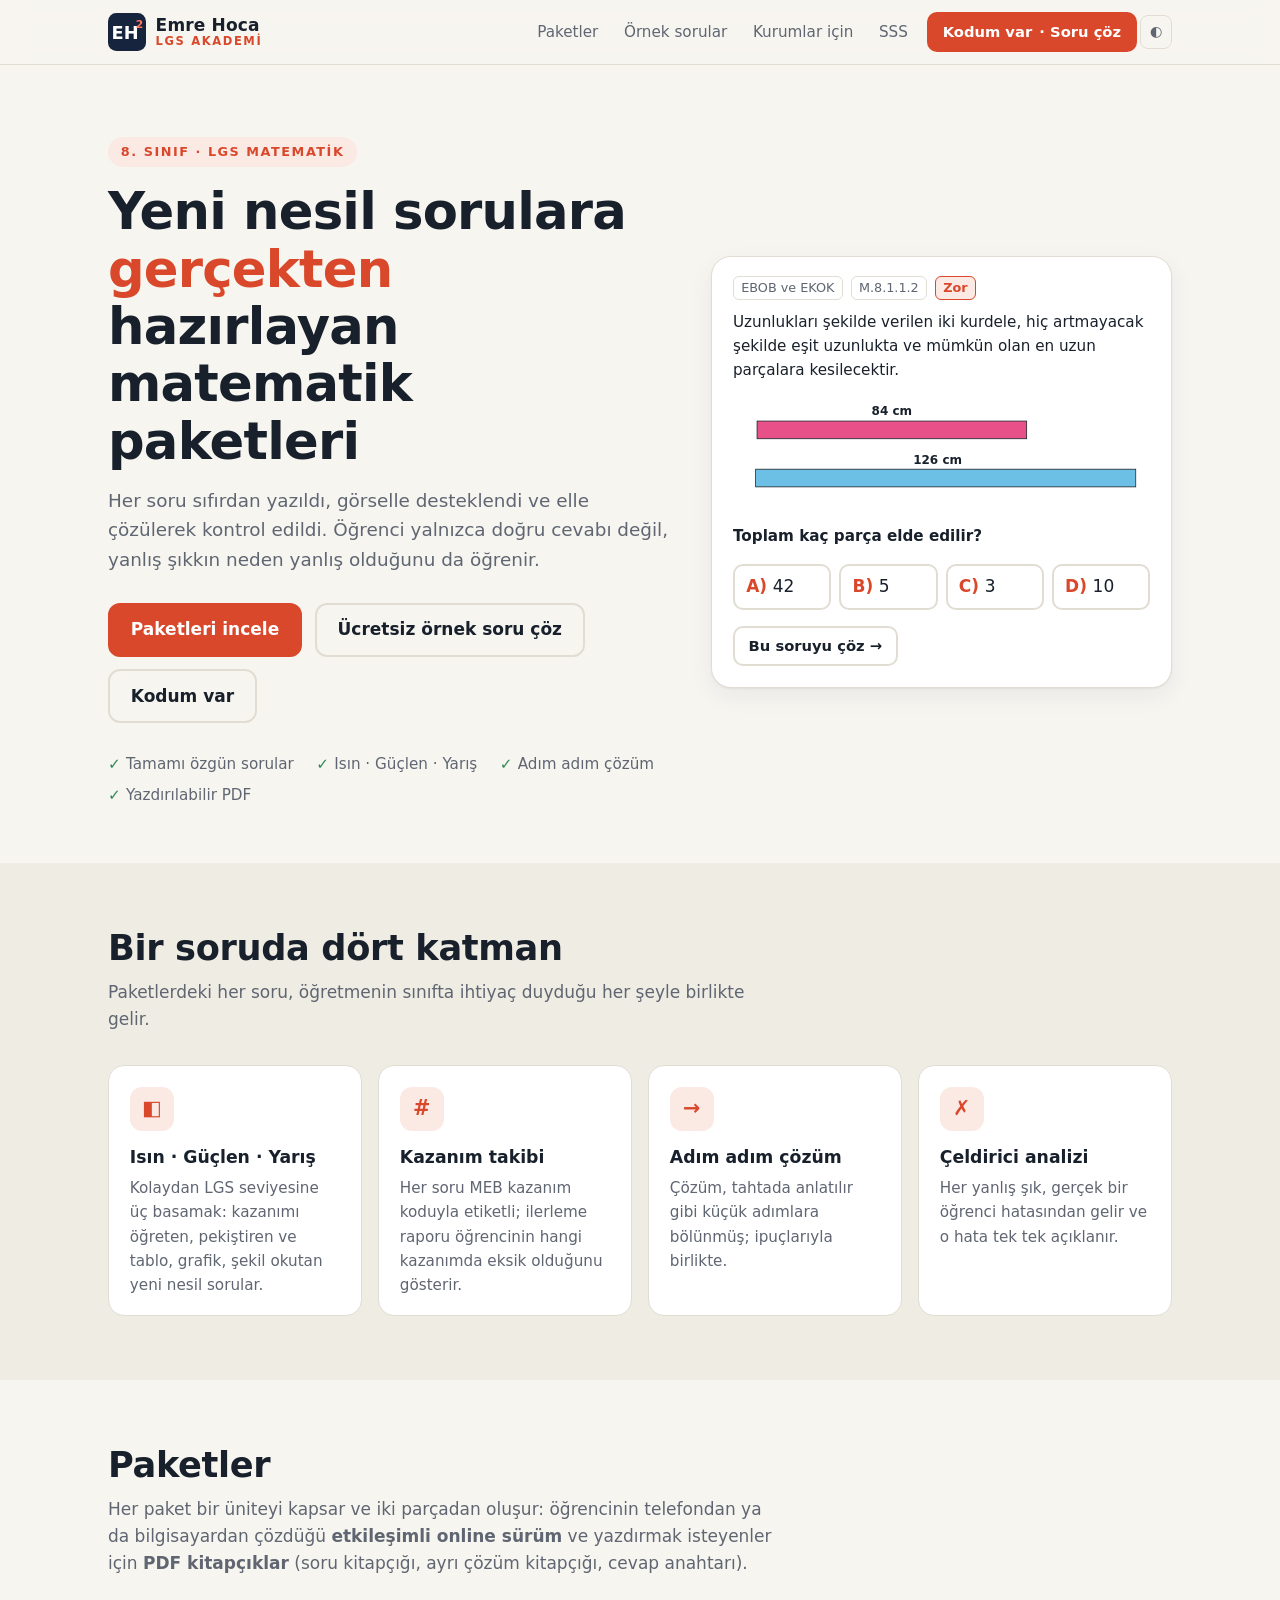
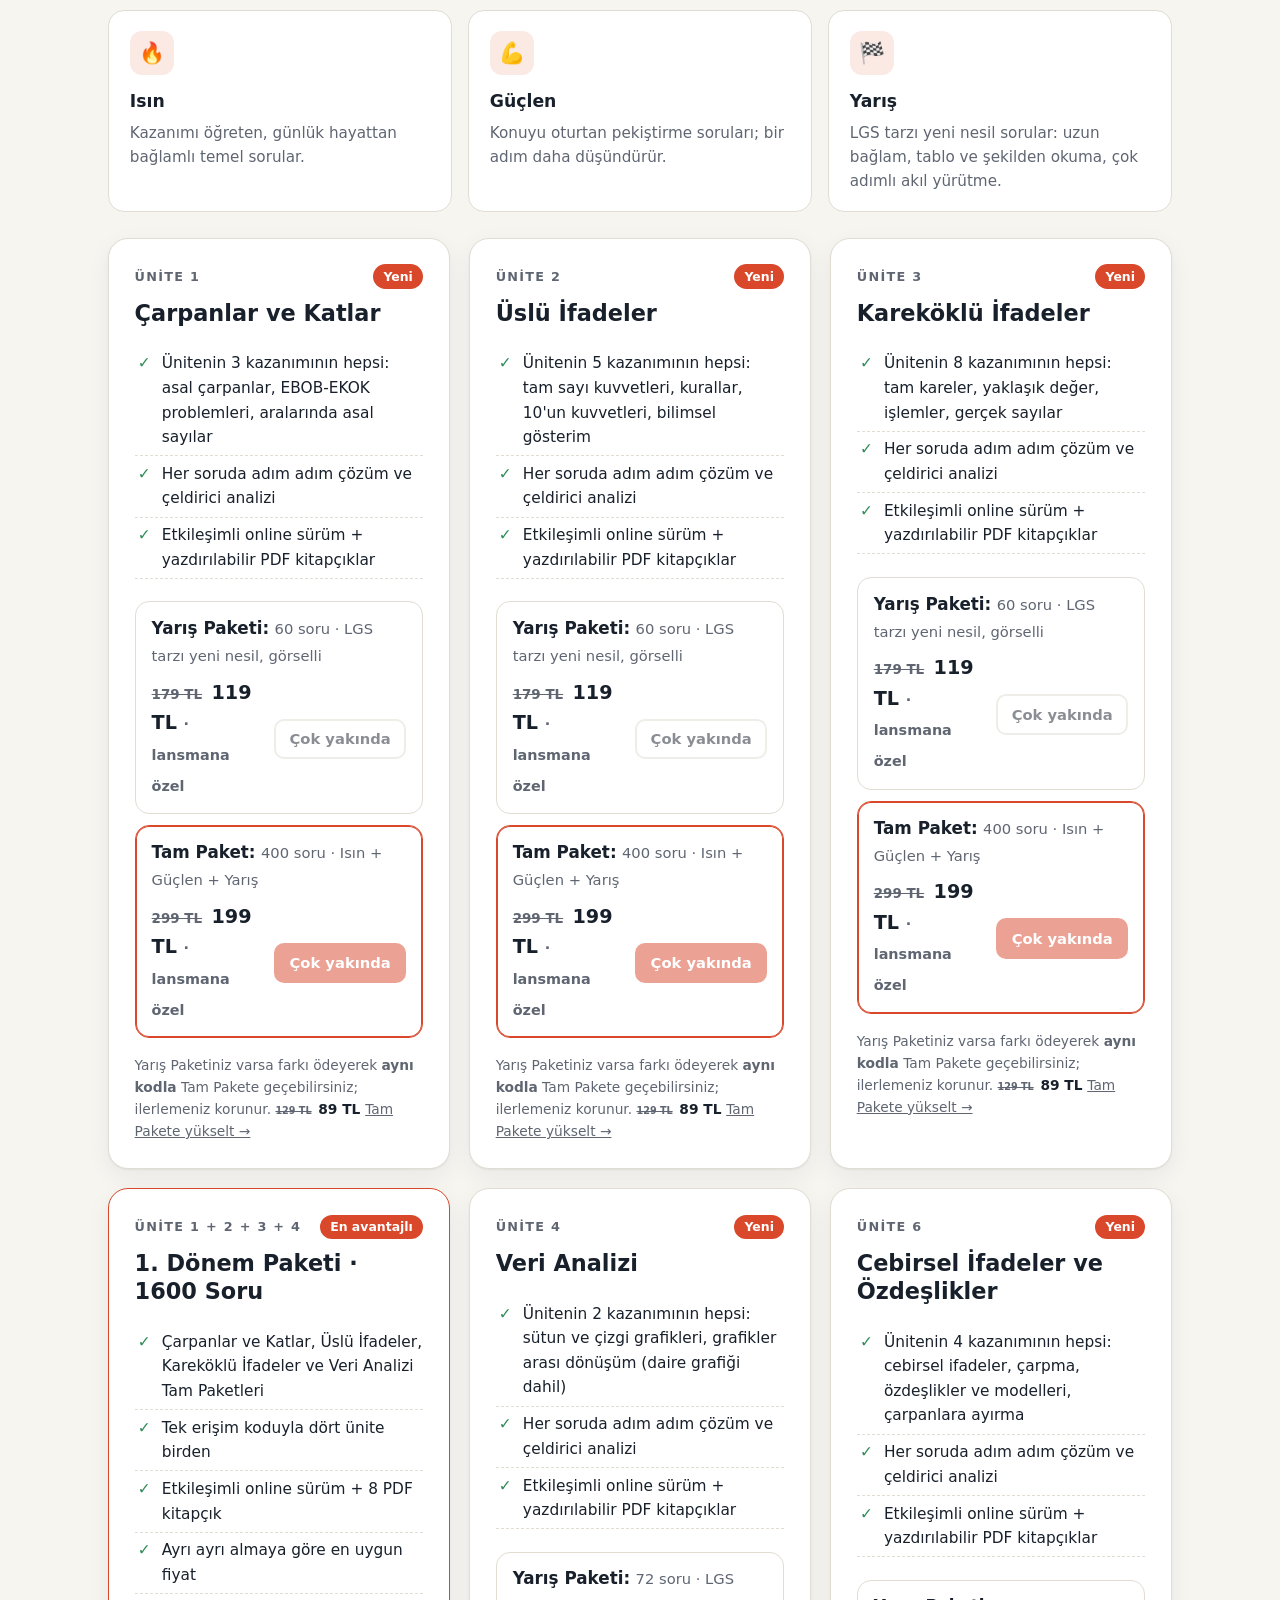
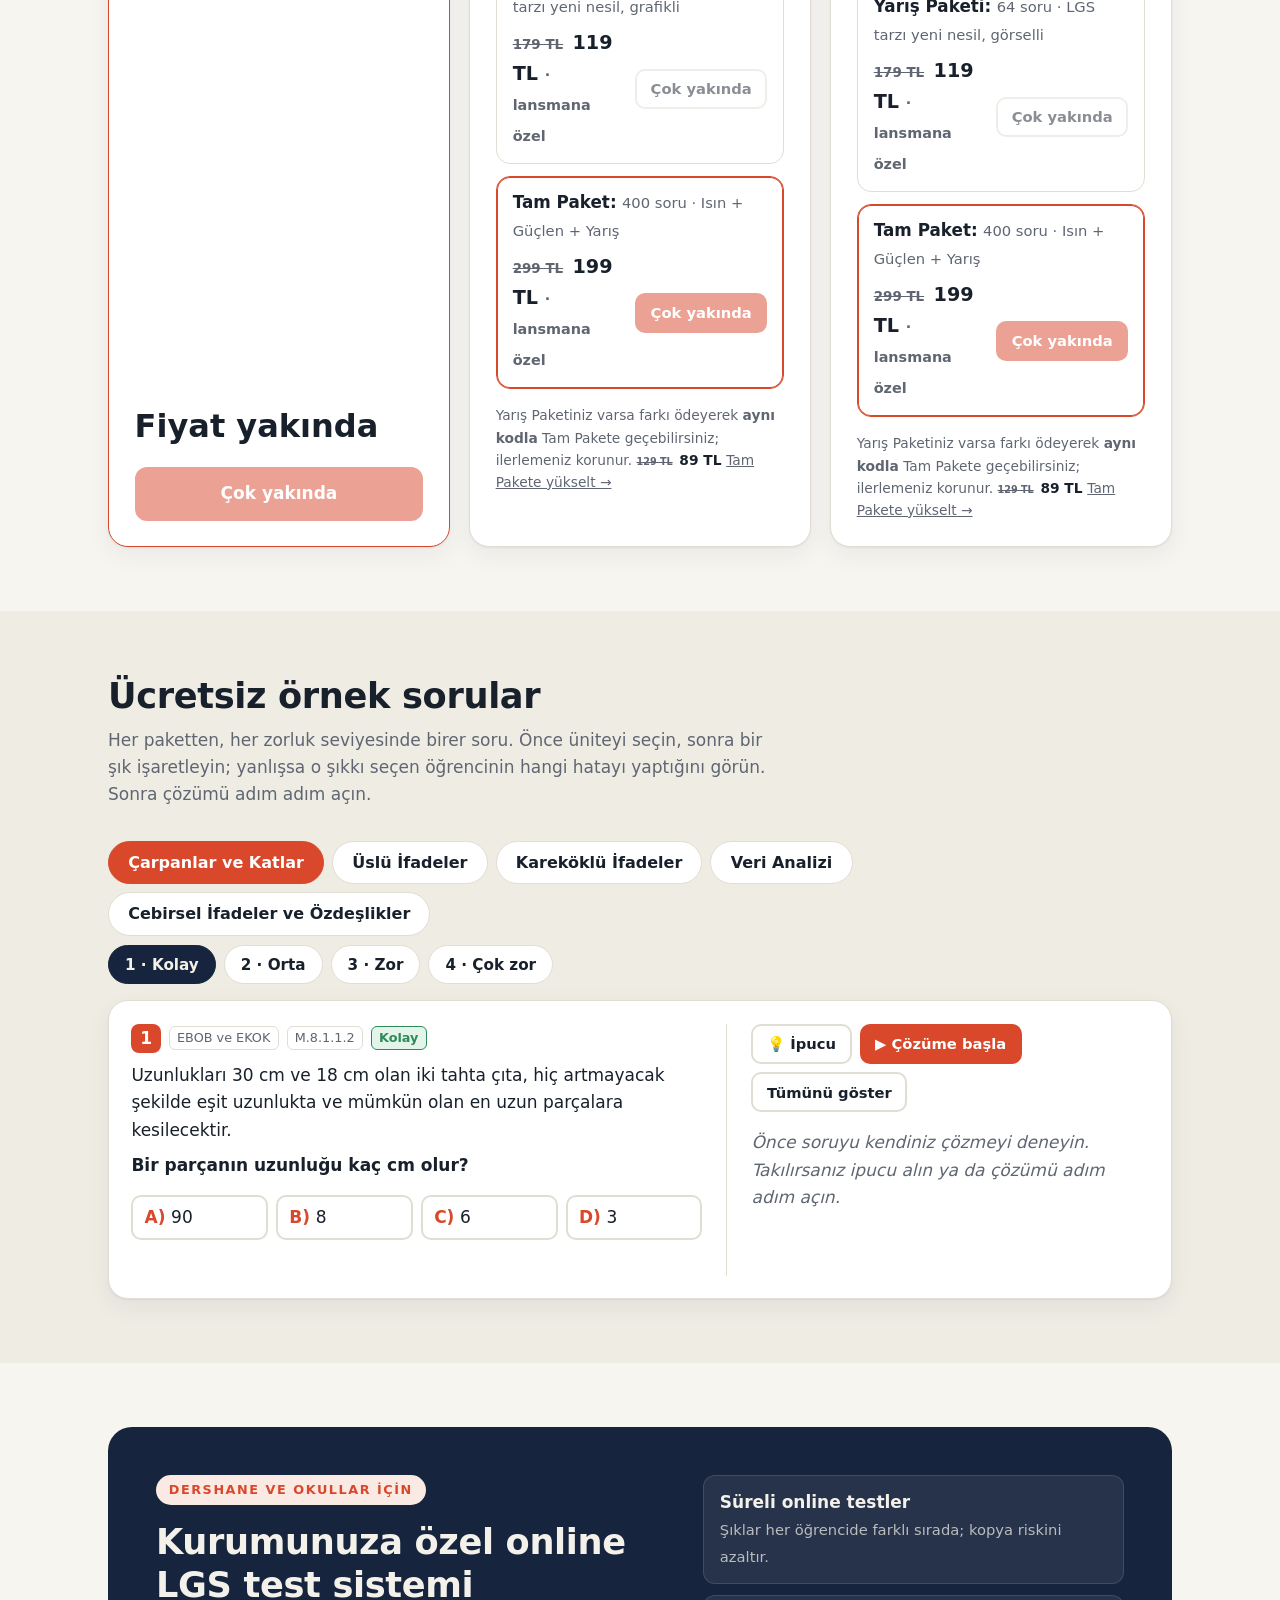
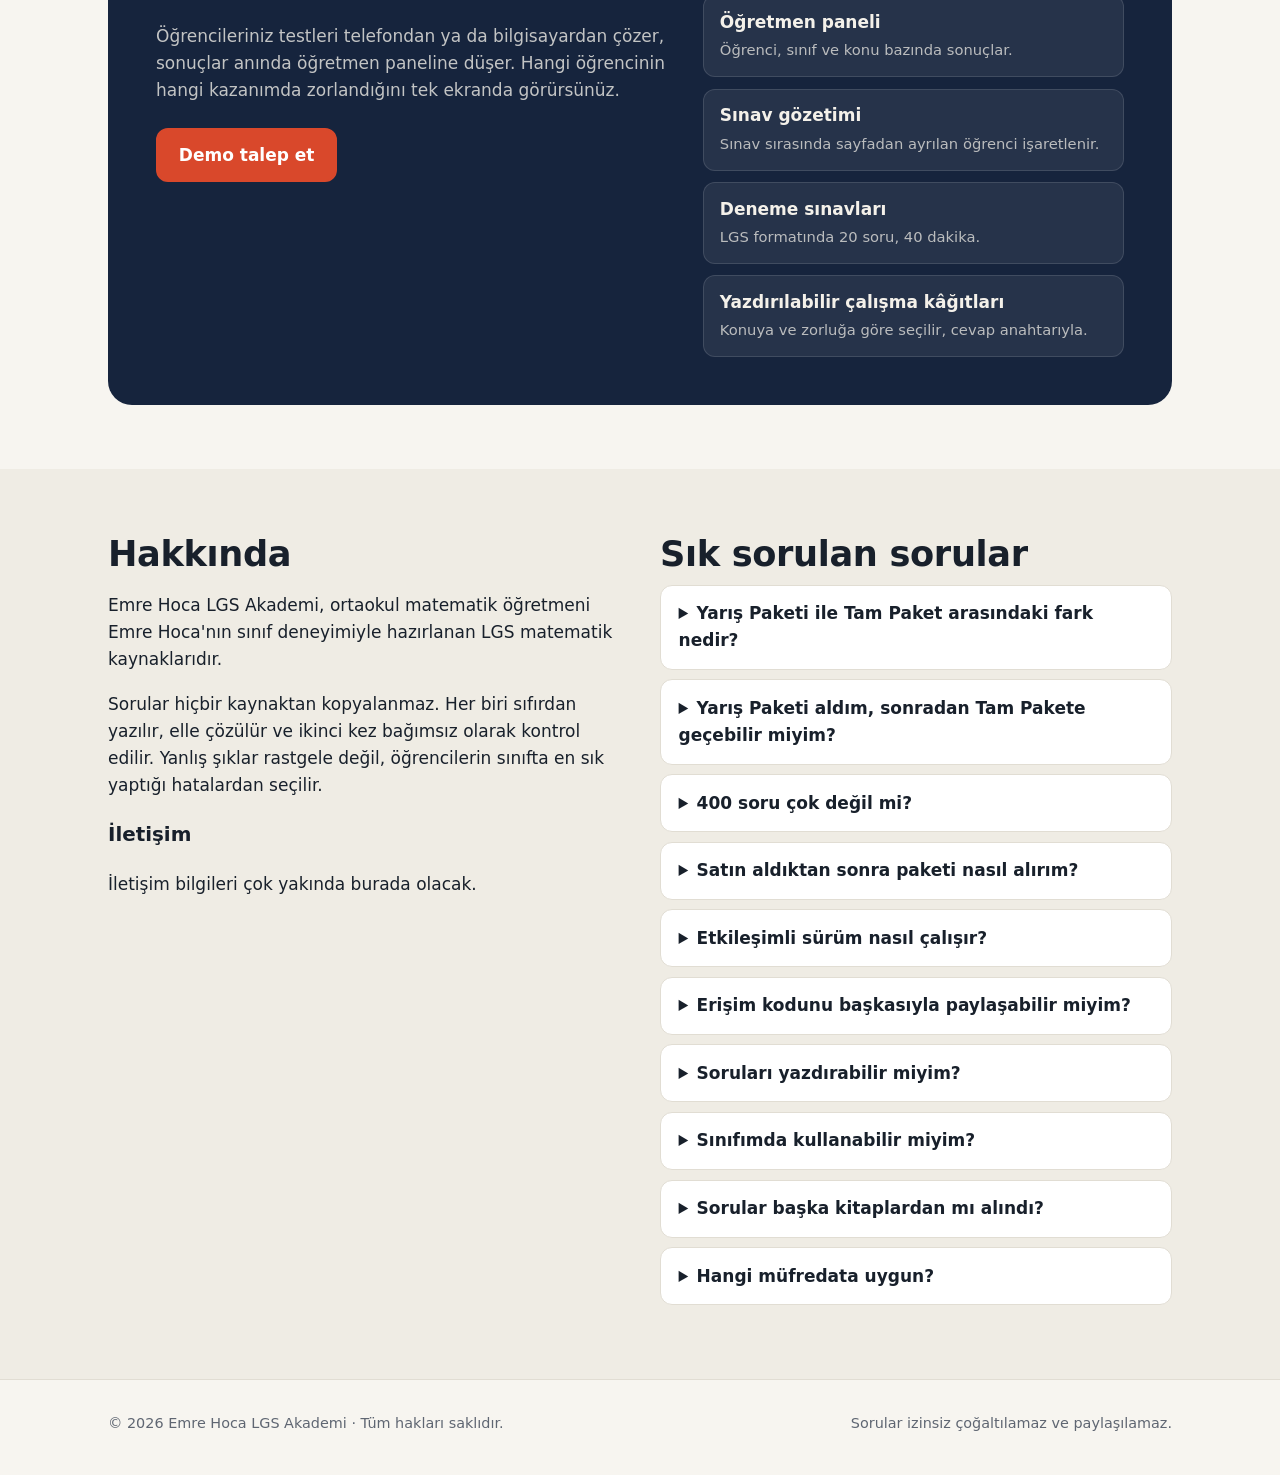
==== commit e0c5018e: "Açılış lansmanı fiyatları: üstü çizili eski fiyatla Co-Authored-By: Claude Opus 5.5 <noreply@anthrop" ====
--- a/index.html
+++ b/index.html
@@ -8,7 +8,7 @@
 <meta property="og:title" content="Emre Hoca LGS Akademi">
 <meta property="og:description" content="LGS matematik soru paketleri: Isın, Güçlen, Yarış. Yeni nesil sorular, adım adım çözüm ve çeldirici analizi.">
 <link rel="icon" href="favicon.svg" type="image/svg+xml">
-<link rel="stylesheet" href="css/site.css?v=20261008c">
+<link rel="stylesheet" href="css/site.css?v=20261008e">
 <script>try { const t = localStorage.getItem('tema'); if (t) document.documentElement.dataset.theme = t; } catch (e) {}</script>
 </head>
 <body>
@@ -273,8 +273,8 @@
   </div>
 </footer>
 
-<script src="js/ayarlar.js?v=20261008c"></script>
-<script src="js/ornekler.js?v=20261008c"></script>
-<script src="js/site.js?v=20261008c"></script>
+<script src="js/ayarlar.js?v=20261008e"></script>
+<script src="js/ornekler.js?v=20261008e"></script>
+<script src="js/site.js?v=20261008e"></script>
 </body>
 </html>
--- a/css/site.css
+++ b/css/site.css
@@ -118,6 +118,7 @@
 .paket li { padding: .35rem 0 .35rem 1.7rem; position: relative; border-bottom: 1px dashed var(--line); font-size: .96rem; }
 .paket li::before { content: "✓"; position: absolute; left: .2rem; color: var(--green); font-weight: 800; }
 .paket .fiyat { font-size: 2rem; font-weight: 800; margin: auto 0 .9rem; }
+.paket .fiyat s, .yukselt [data-fiyat] s { font-size: .7em; font-weight: 600; color: var(--muted); margin-right: .2em; }
 .paket .fiyat small { font-size: .9rem; color: var(--muted); font-weight: 600; }
 .secim { border: 1px solid var(--line); border-radius: 14px; padding: .8rem 1rem; display: grid; grid-template-columns: 1fr auto; gap: .5rem .8rem; align-items: center; margin-bottom: .7rem; }
 .secim.one-cikan { border-color: var(--accent); box-shadow: inset 0 0 0 1px var(--accent); }
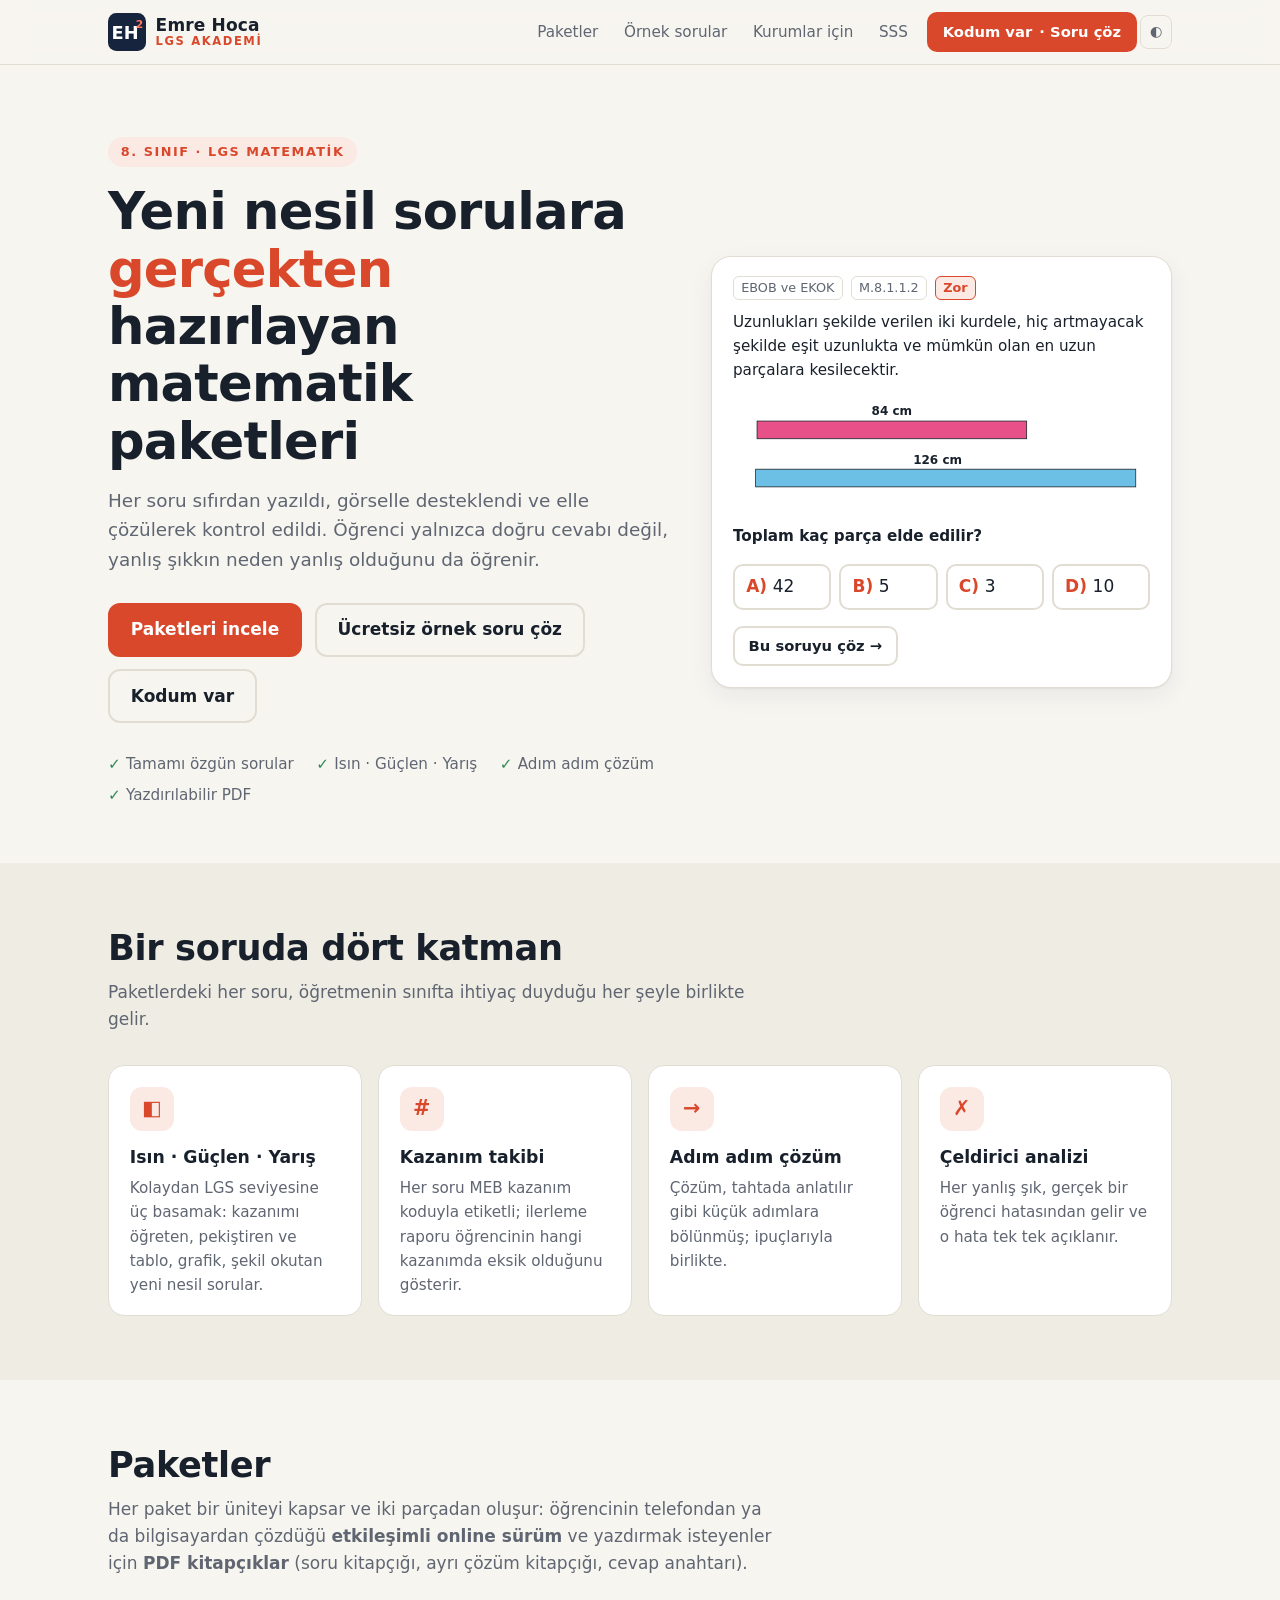
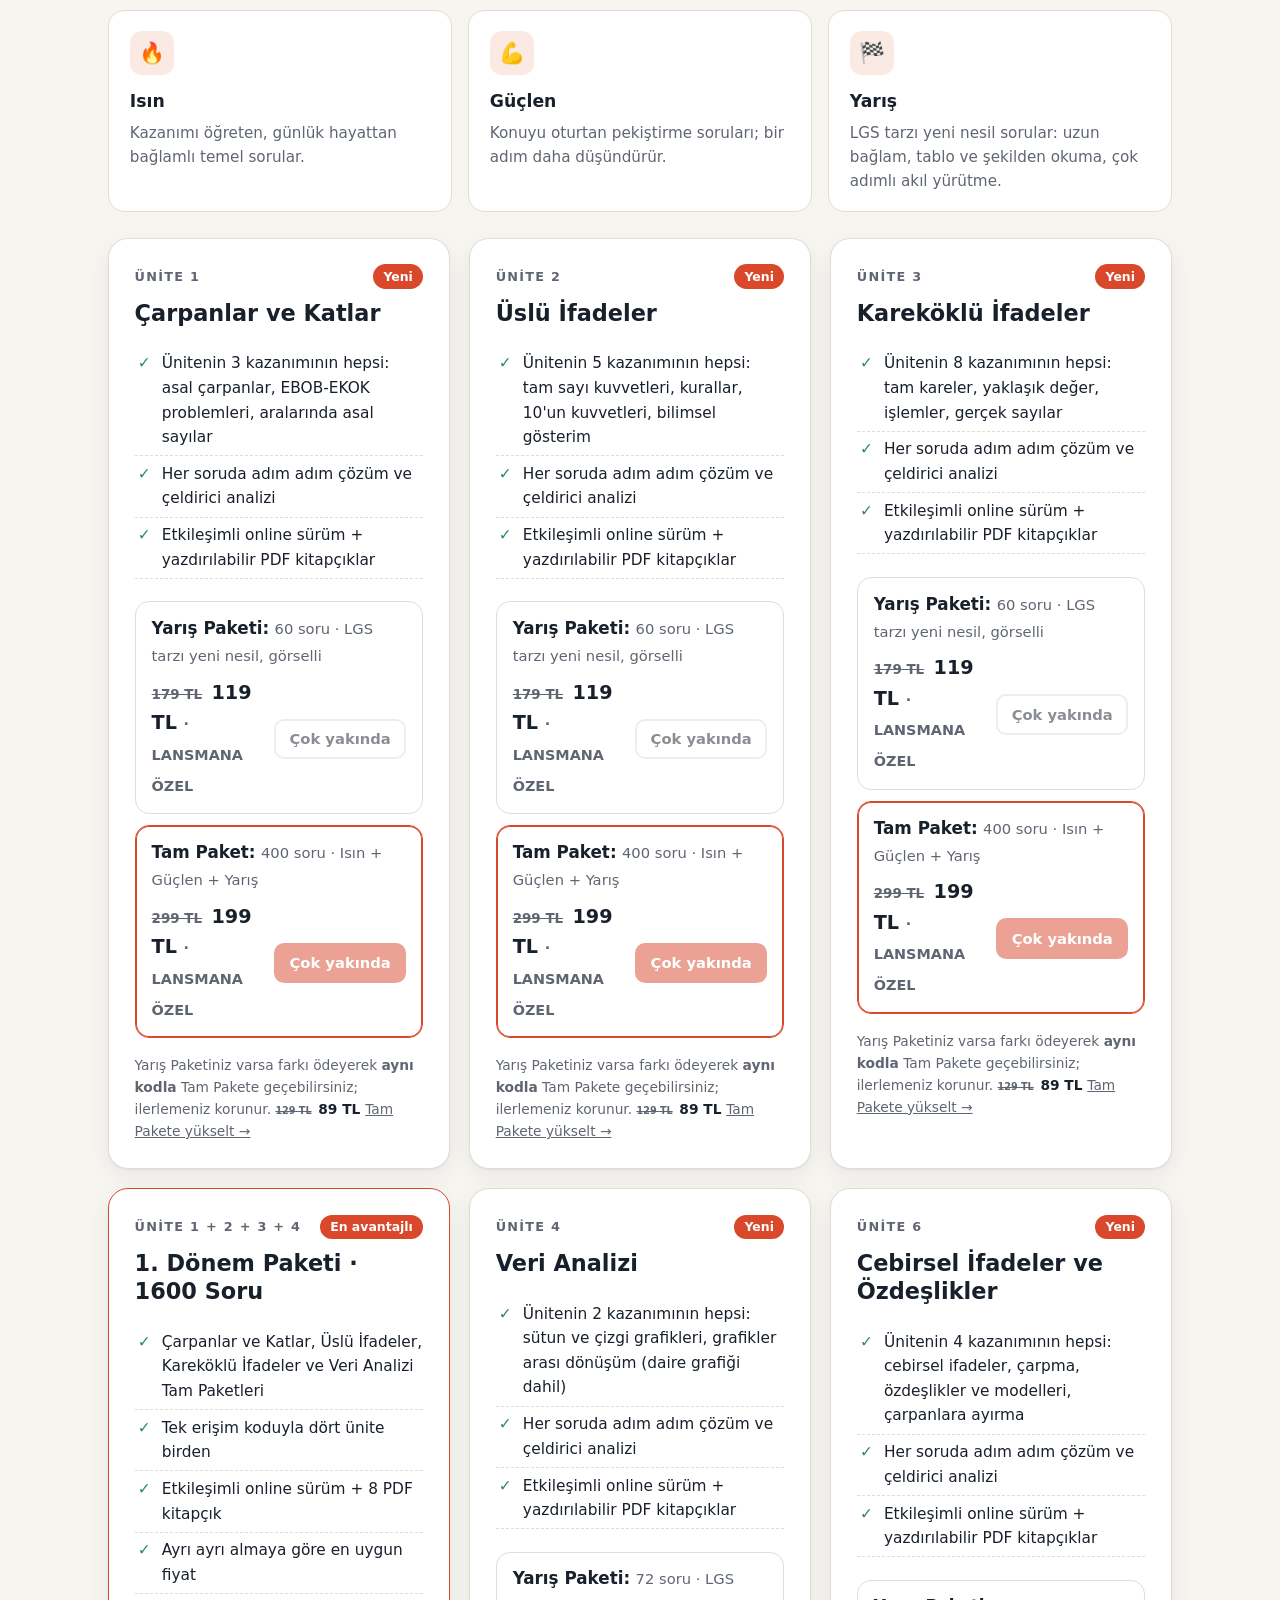
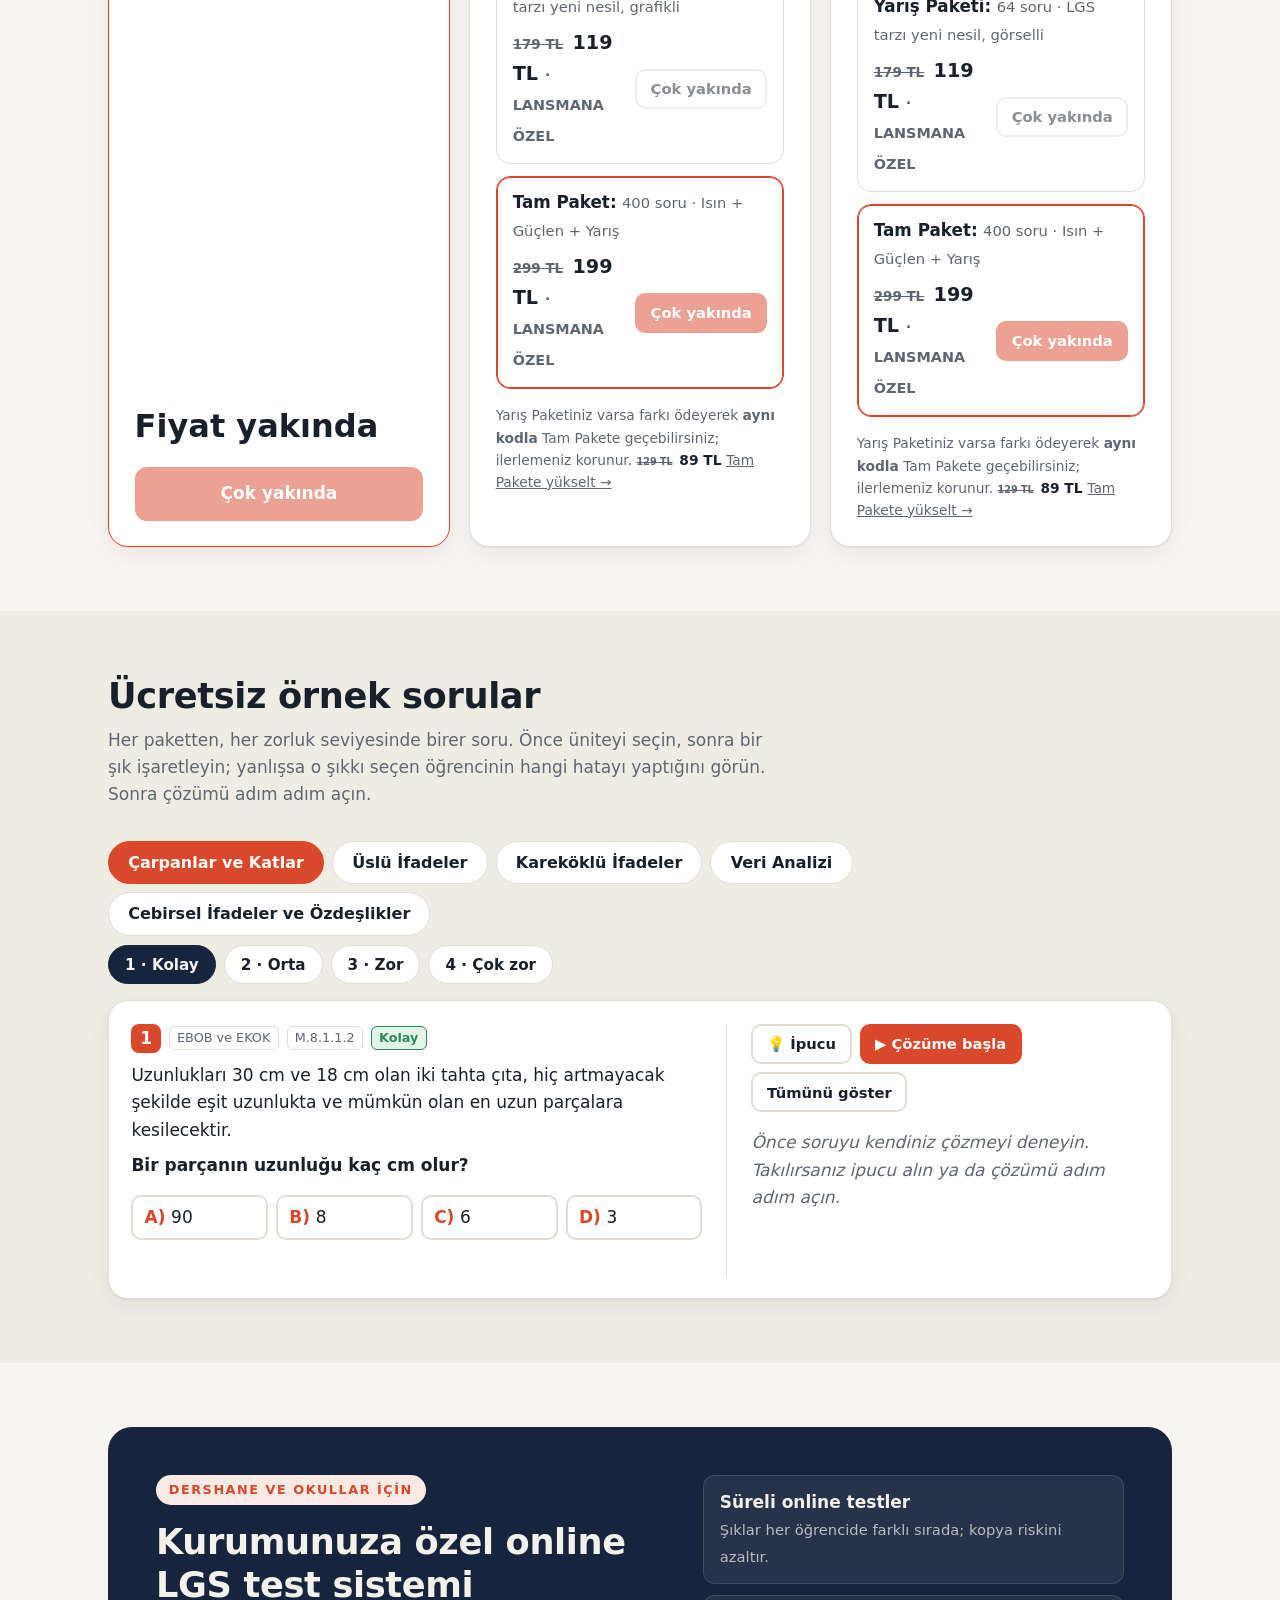
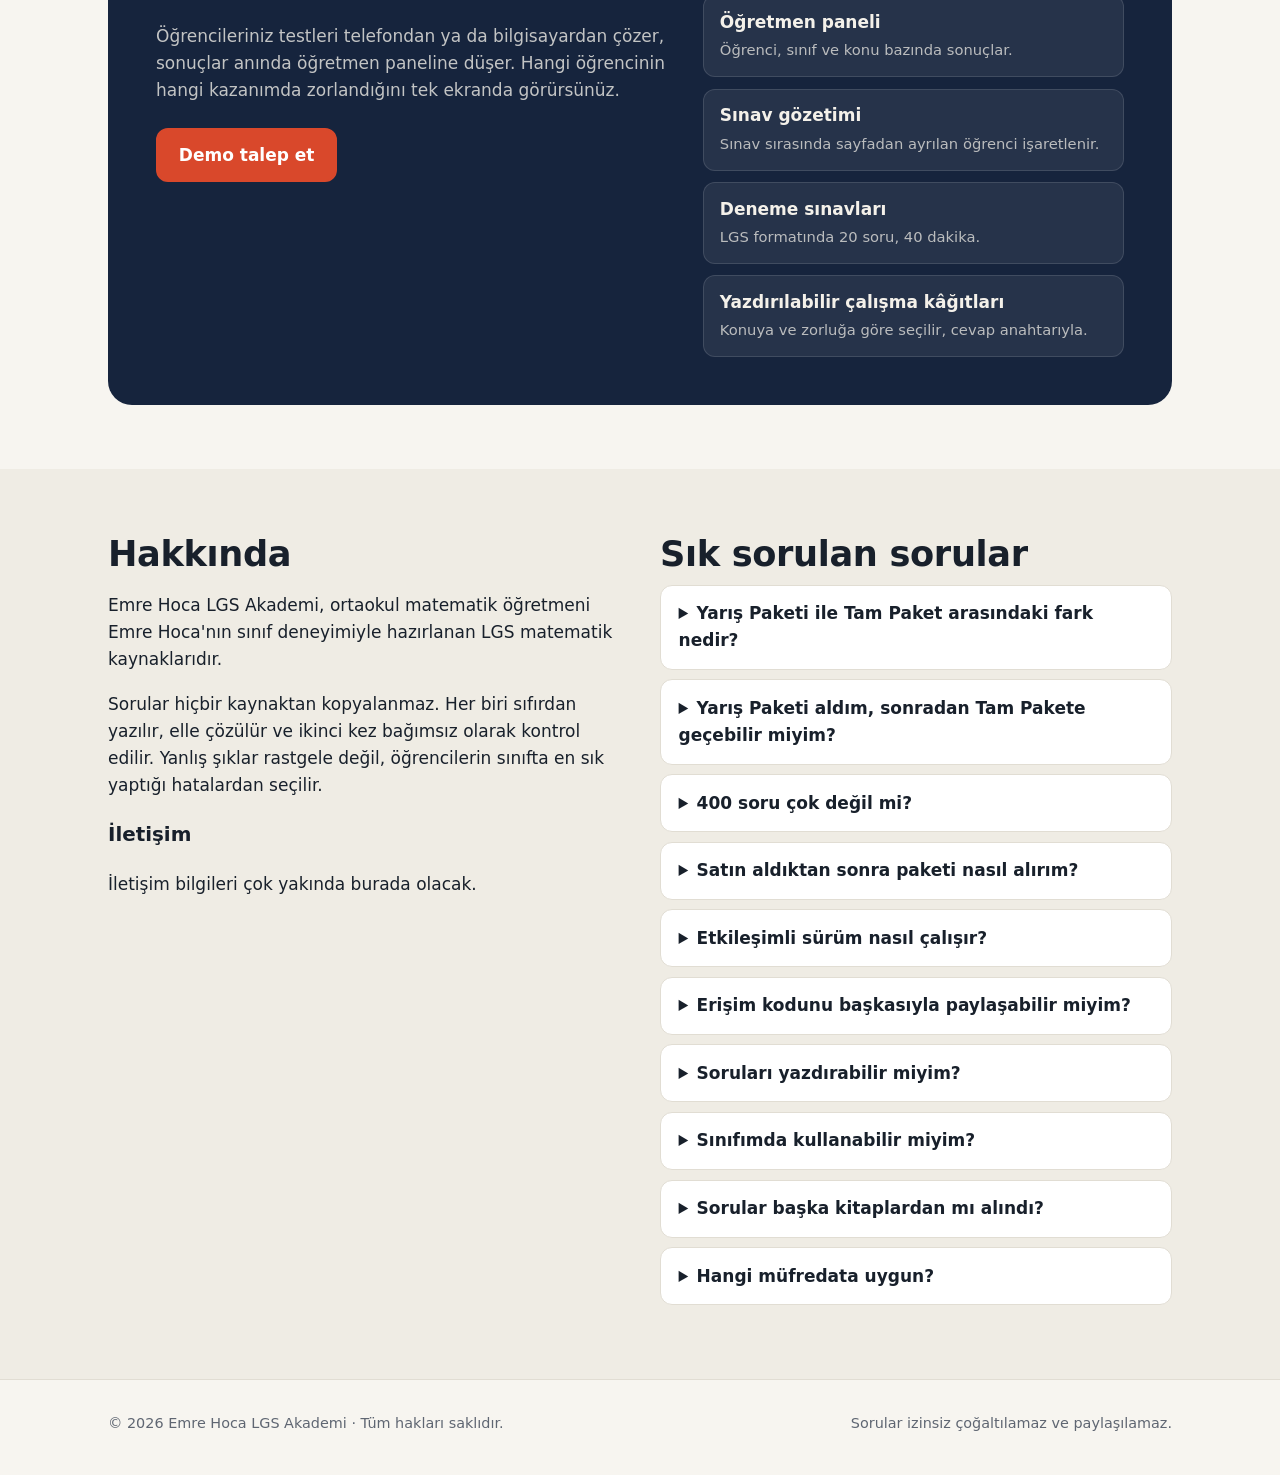
==== commit 69d56f83: "Lansman etiketi büyük harfle: LANSMANA ÖZEL Co-Authored-By: Claude Opus 5.5 <noreply@anthropic.com> " ====
--- a/index.html
+++ b/index.html
@@ -8,7 +8,7 @@
 <meta property="og:title" content="Emre Hoca LGS Akademi">
 <meta property="og:description" content="LGS matematik soru paketleri: Isın, Güçlen, Yarış. Yeni nesil sorular, adım adım çözüm ve çeldirici analizi.">
 <link rel="icon" href="favicon.svg" type="image/svg+xml">
-<link rel="stylesheet" href="css/site.css?v=20261008e">
+<link rel="stylesheet" href="css/site.css?v=20261008f">
 <script>try { const t = localStorage.getItem('tema'); if (t) document.documentElement.dataset.theme = t; } catch (e) {}</script>
 </head>
 <body>
@@ -273,8 +273,8 @@
   </div>
 </footer>
 
-<script src="js/ayarlar.js?v=20261008e"></script>
-<script src="js/ornekler.js?v=20261008e"></script>
-<script src="js/site.js?v=20261008e"></script>
+<script src="js/ayarlar.js?v=20261008f"></script>
+<script src="js/ornekler.js?v=20261008f"></script>
+<script src="js/site.js?v=20261008f"></script>
 </body>
 </html>
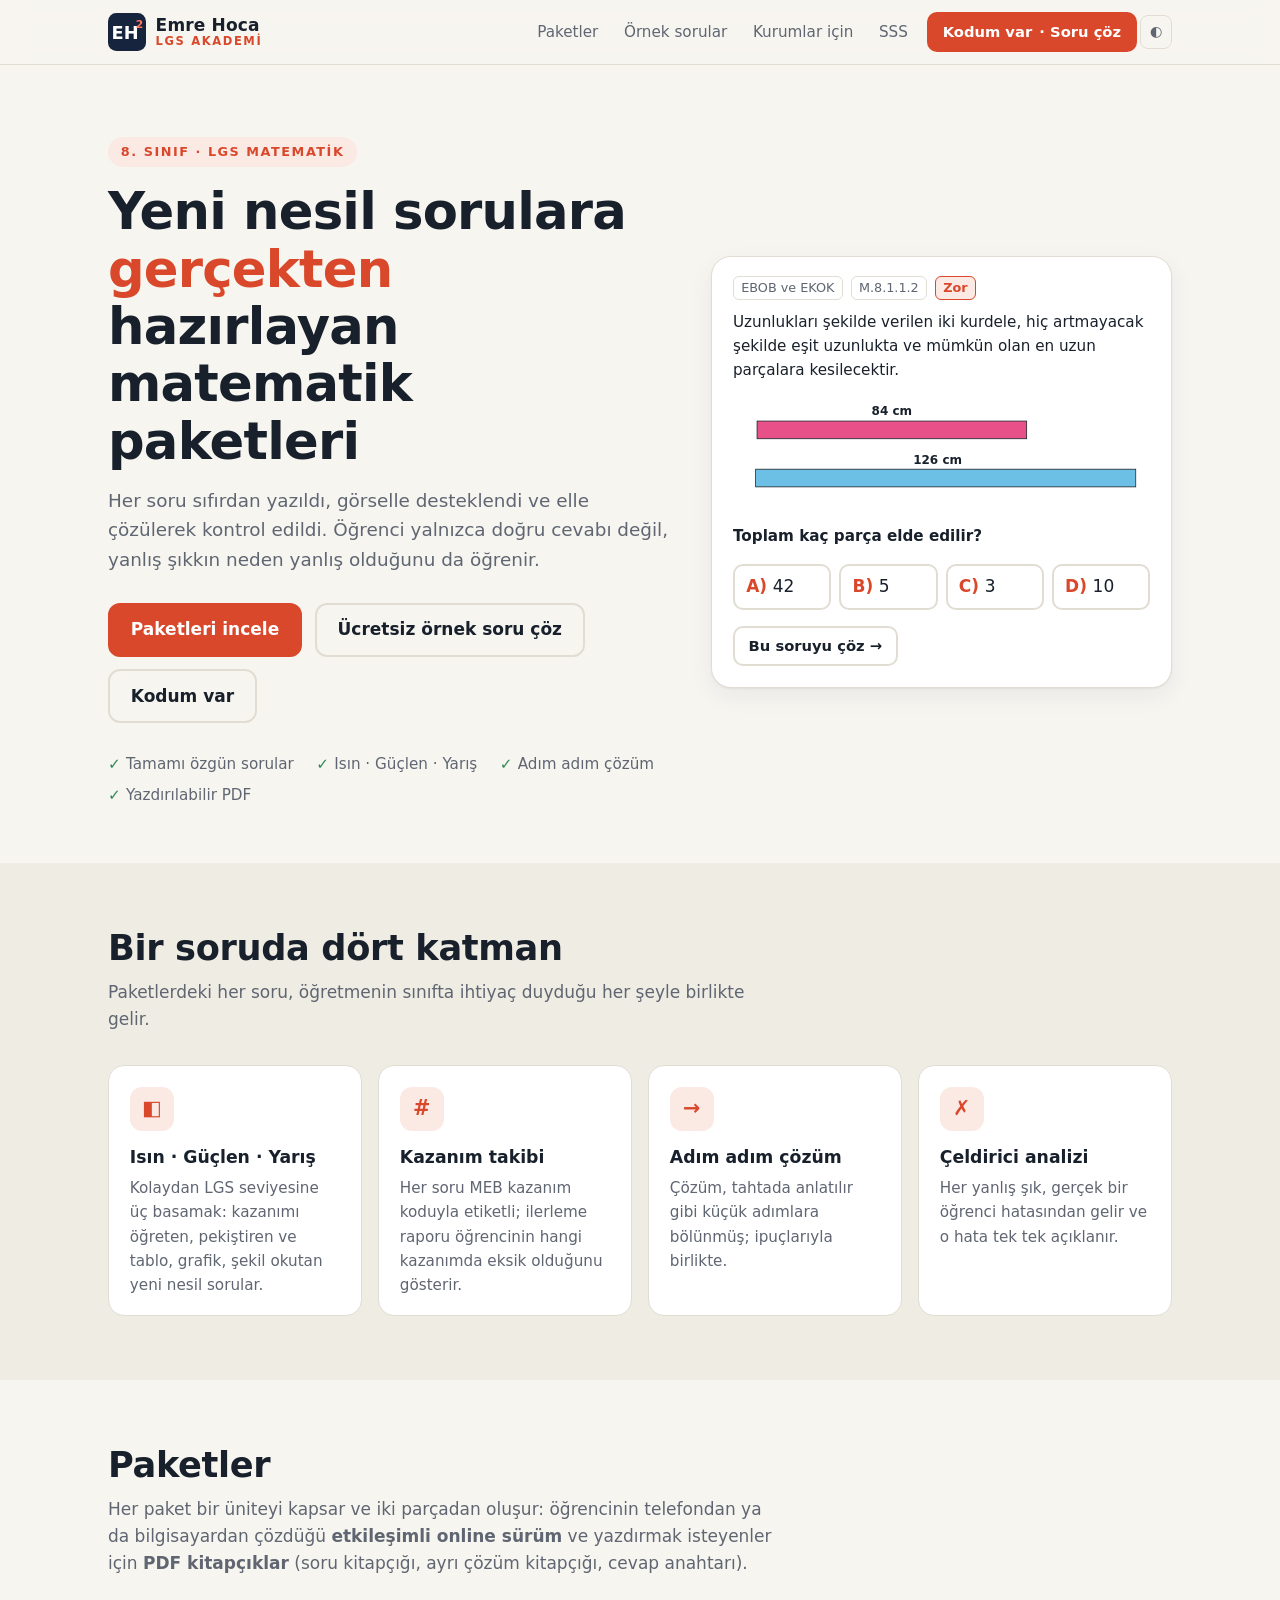
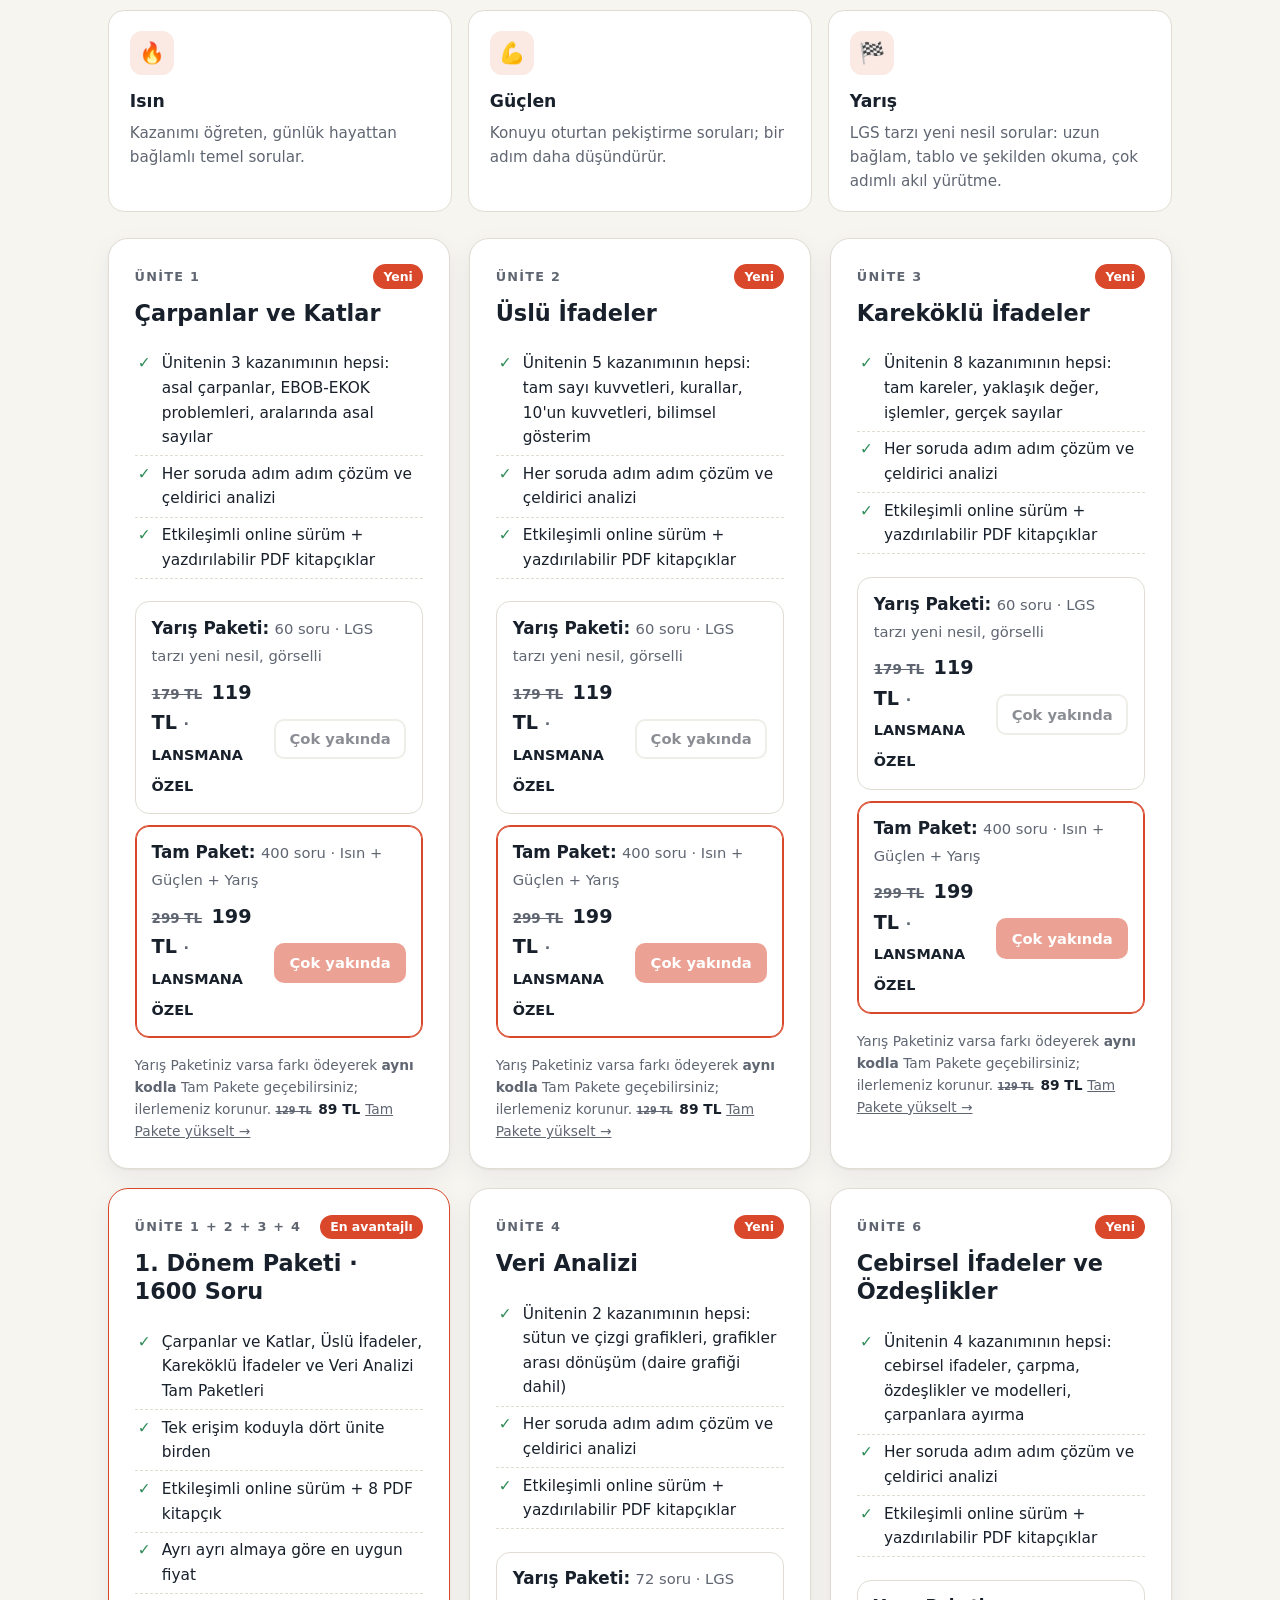
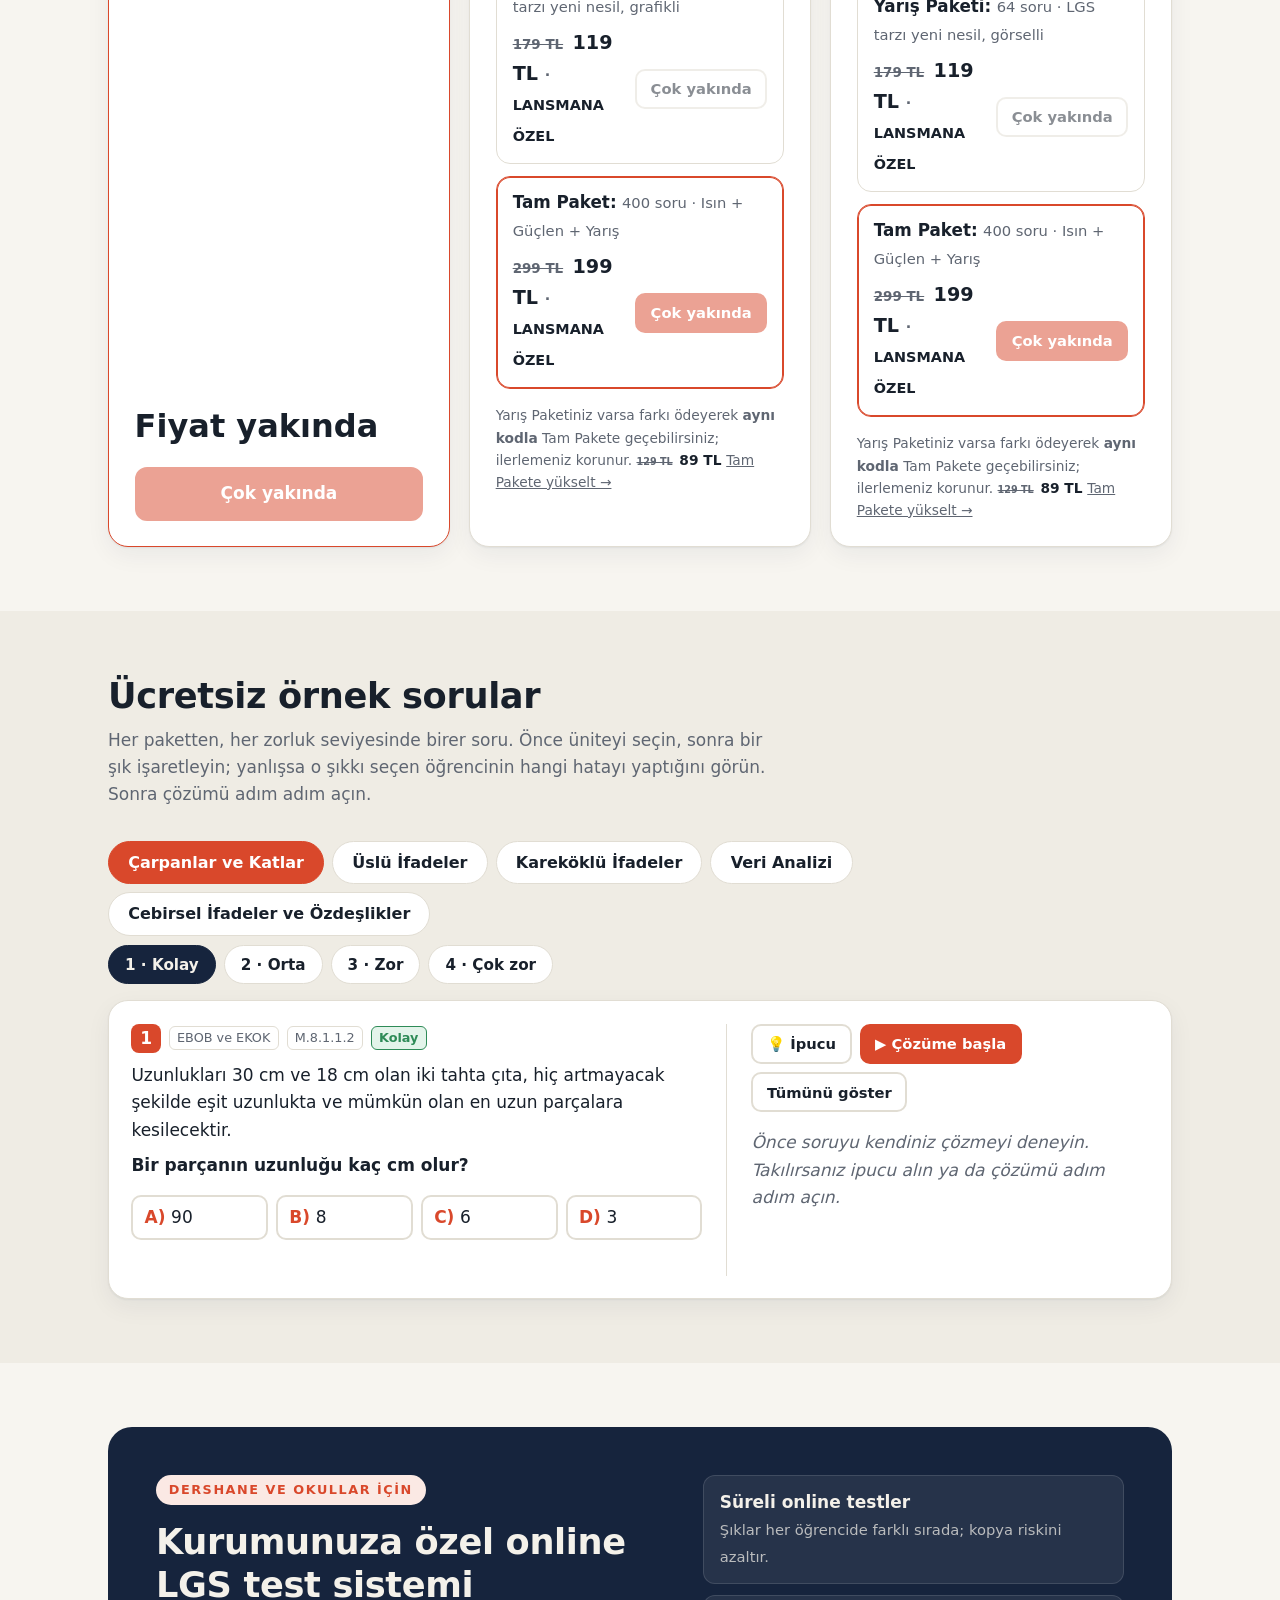
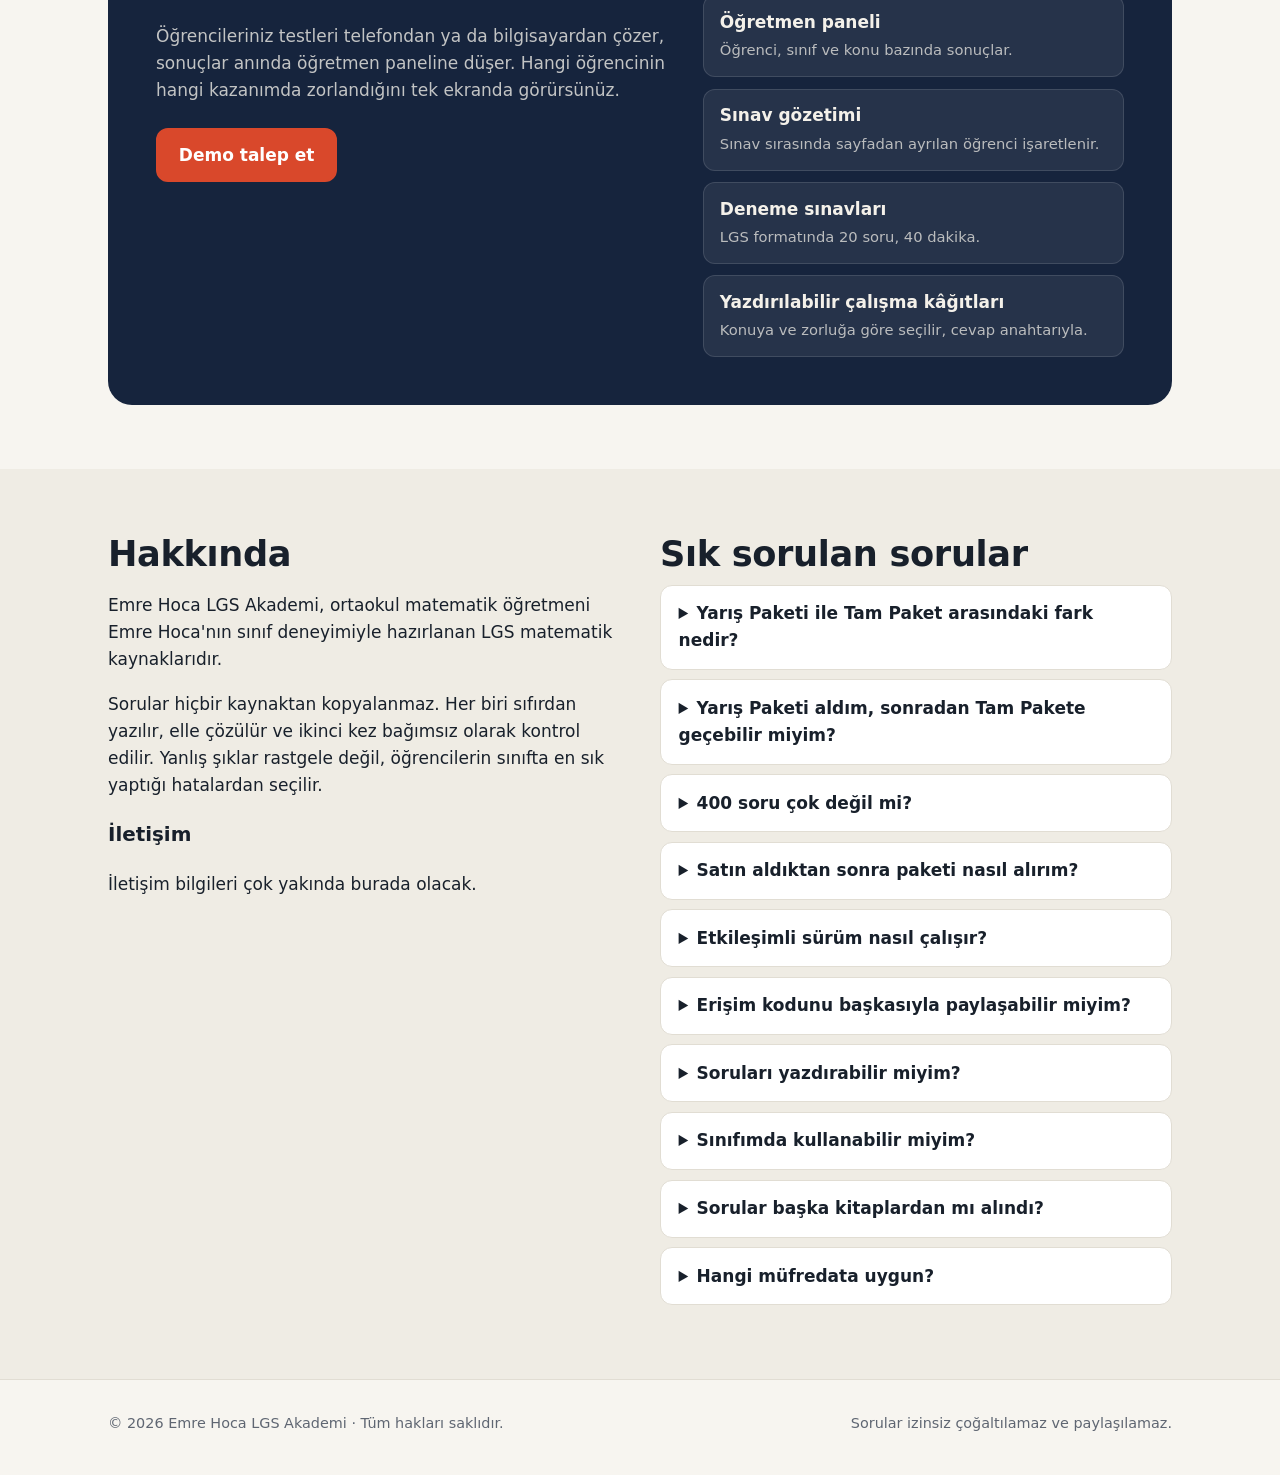
==== commit 4d9eb2ab: "LANSMANA ÖZEL etiketi kalın ve koyu Co-Authored-By: Claude Opus 5.5 <noreply@anthropic.com> Claude-S" ====
--- a/index.html
+++ b/index.html
@@ -8,7 +8,7 @@
 <meta property="og:title" content="Emre Hoca LGS Akademi">
 <meta property="og:description" content="LGS matematik soru paketleri: Isın, Güçlen, Yarış. Yeni nesil sorular, adım adım çözüm ve çeldirici analizi.">
 <link rel="icon" href="favicon.svg" type="image/svg+xml">
-<link rel="stylesheet" href="css/site.css?v=20261008f">
+<link rel="stylesheet" href="css/site.css?v=20261008g">
 <script>try { const t = localStorage.getItem('tema'); if (t) document.documentElement.dataset.theme = t; } catch (e) {}</script>
 </head>
 <body>
@@ -273,8 +273,8 @@
   </div>
 </footer>
 
-<script src="js/ayarlar.js?v=20261008f"></script>
-<script src="js/ornekler.js?v=20261008f"></script>
-<script src="js/site.js?v=20261008f"></script>
+<script src="js/ayarlar.js?v=20261008g"></script>
+<script src="js/ornekler.js?v=20261008g"></script>
+<script src="js/site.js?v=20261008g"></script>
 </body>
 </html>
--- a/css/site.css
+++ b/css/site.css
@@ -120,6 +120,7 @@
 .paket .fiyat { font-size: 2rem; font-weight: 800; margin: auto 0 .9rem; }
 .paket .fiyat s, .yukselt [data-fiyat] s { font-size: .7em; font-weight: 600; color: var(--muted); margin-right: .2em; }
 .paket .fiyat small { font-size: .9rem; color: var(--muted); font-weight: 600; }
+.paket .fiyat .lansman { font-weight: 800; color: var(--ink); }
 .secim { border: 1px solid var(--line); border-radius: 14px; padding: .8rem 1rem; display: grid; grid-template-columns: 1fr auto; gap: .5rem .8rem; align-items: center; margin-bottom: .7rem; }
 .secim.one-cikan { border-color: var(--accent); box-shadow: inset 0 0 0 1px var(--accent); }
 .secim-bas { grid-column: 1 / -1; }
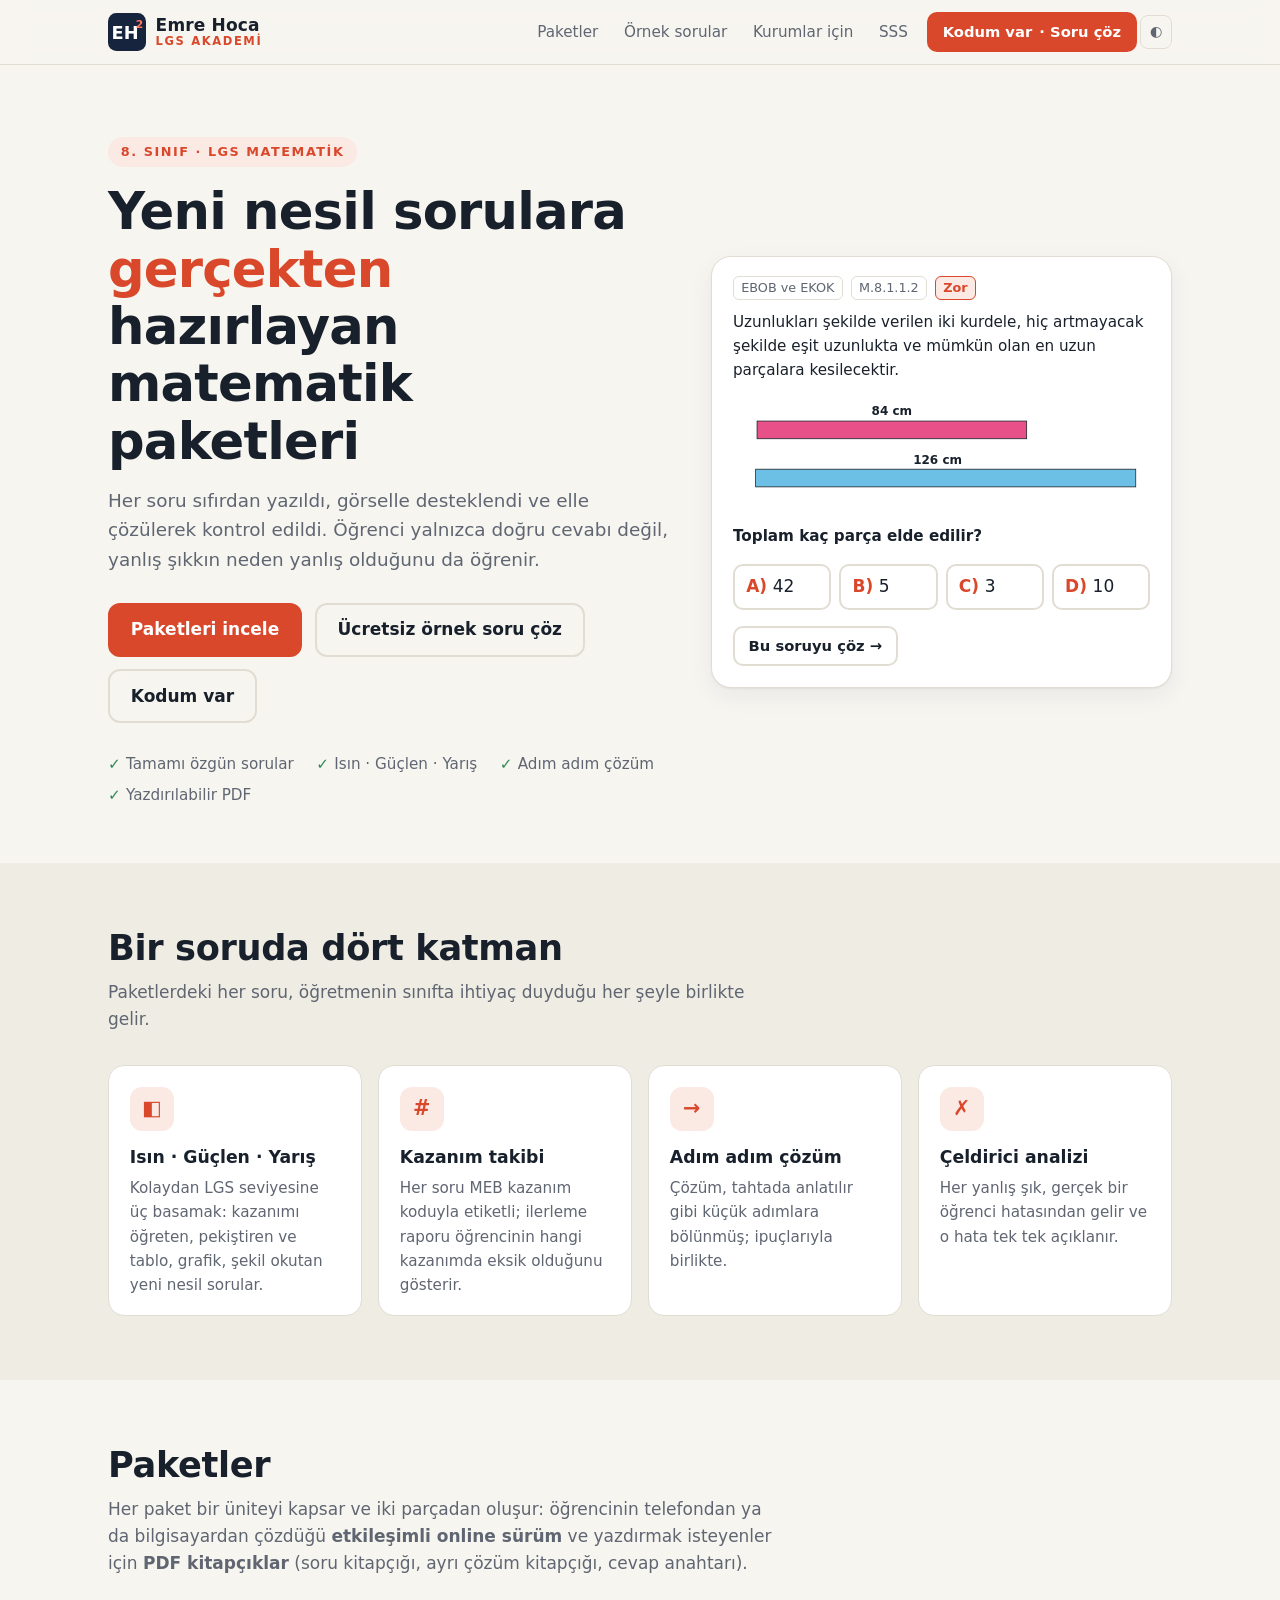
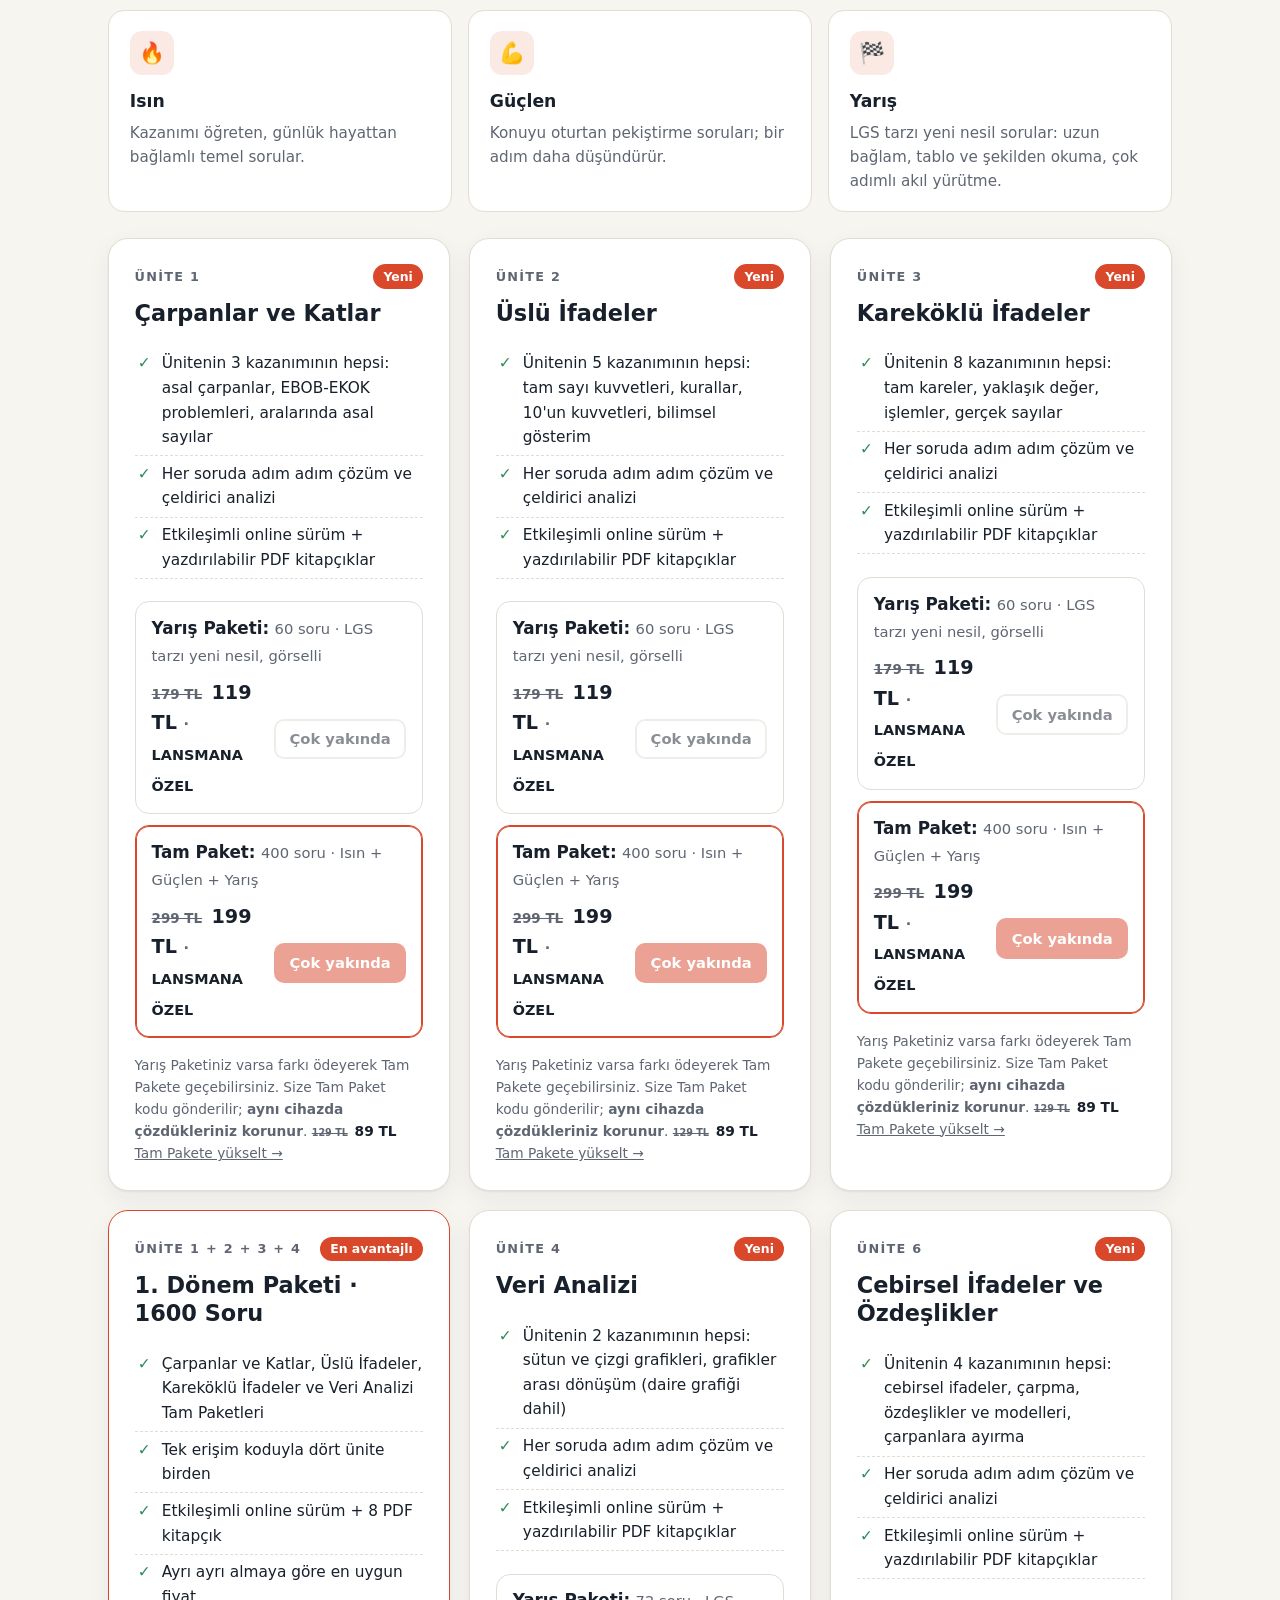
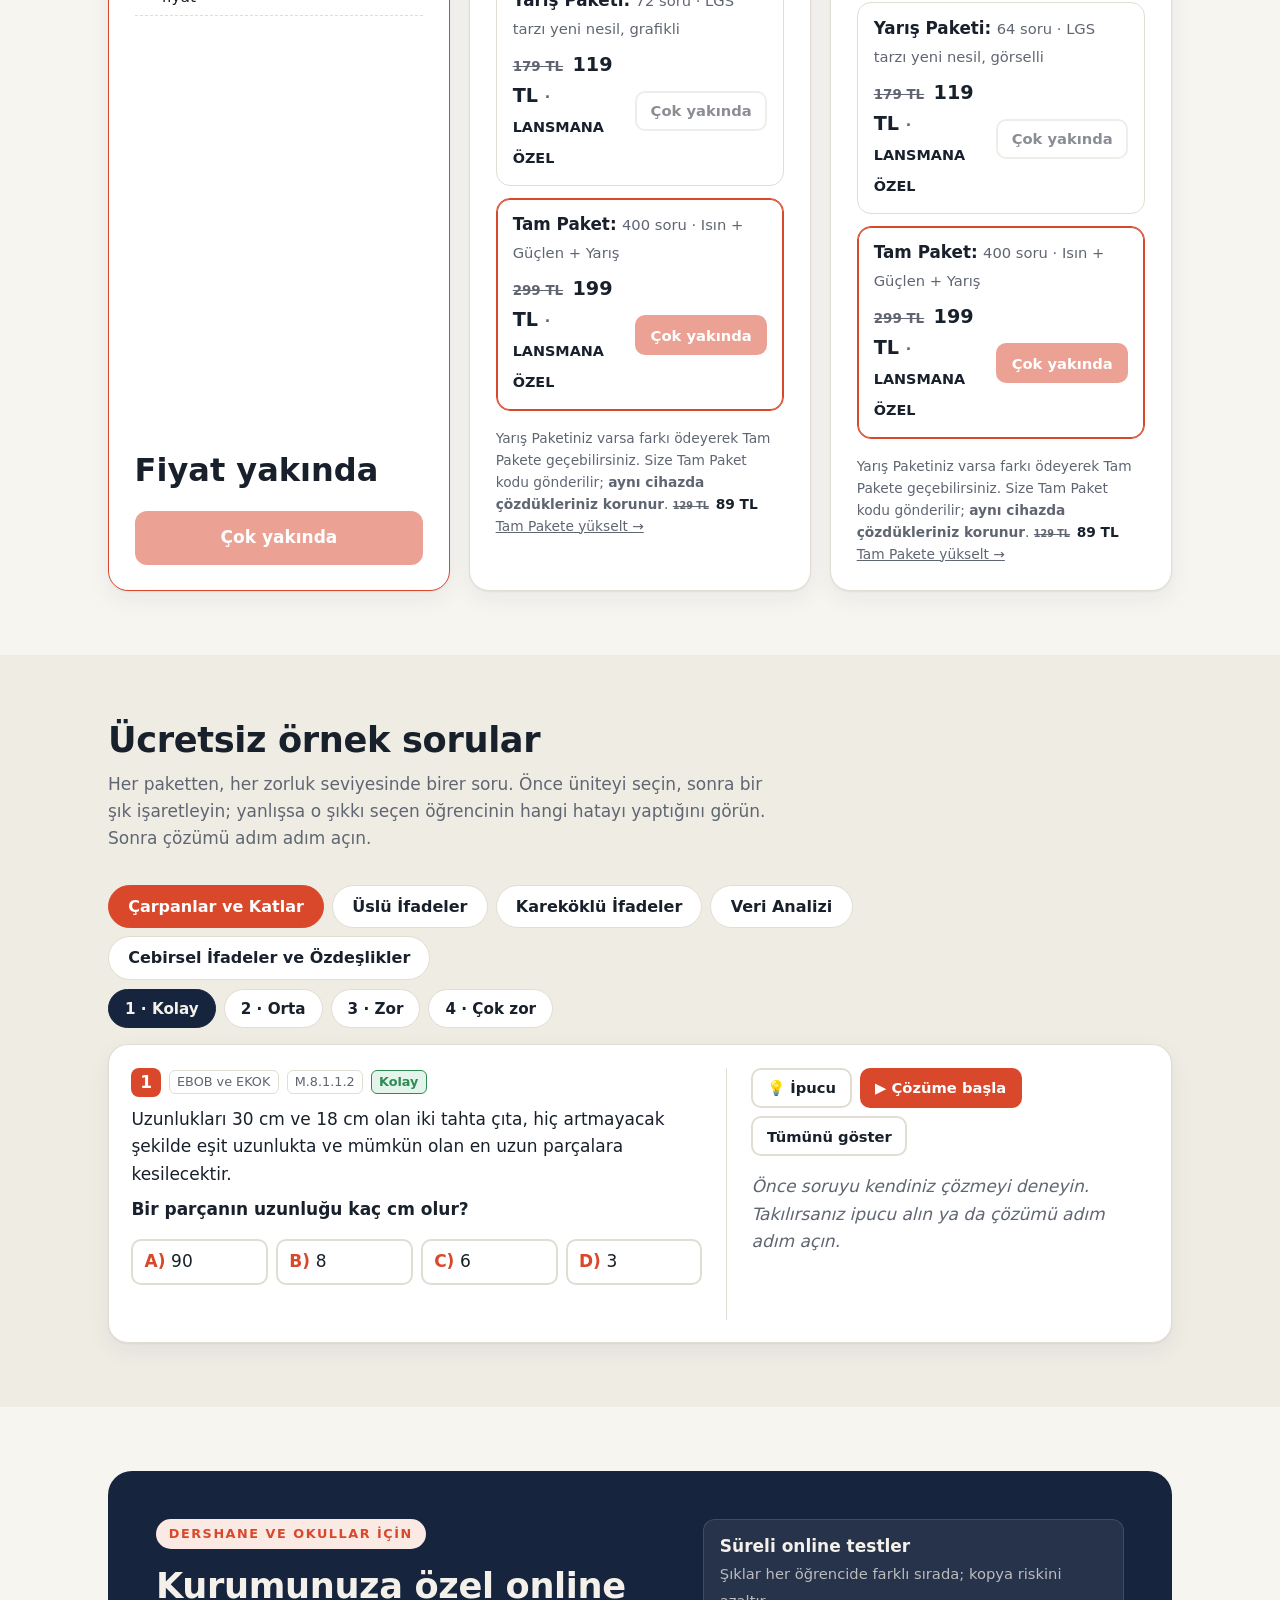
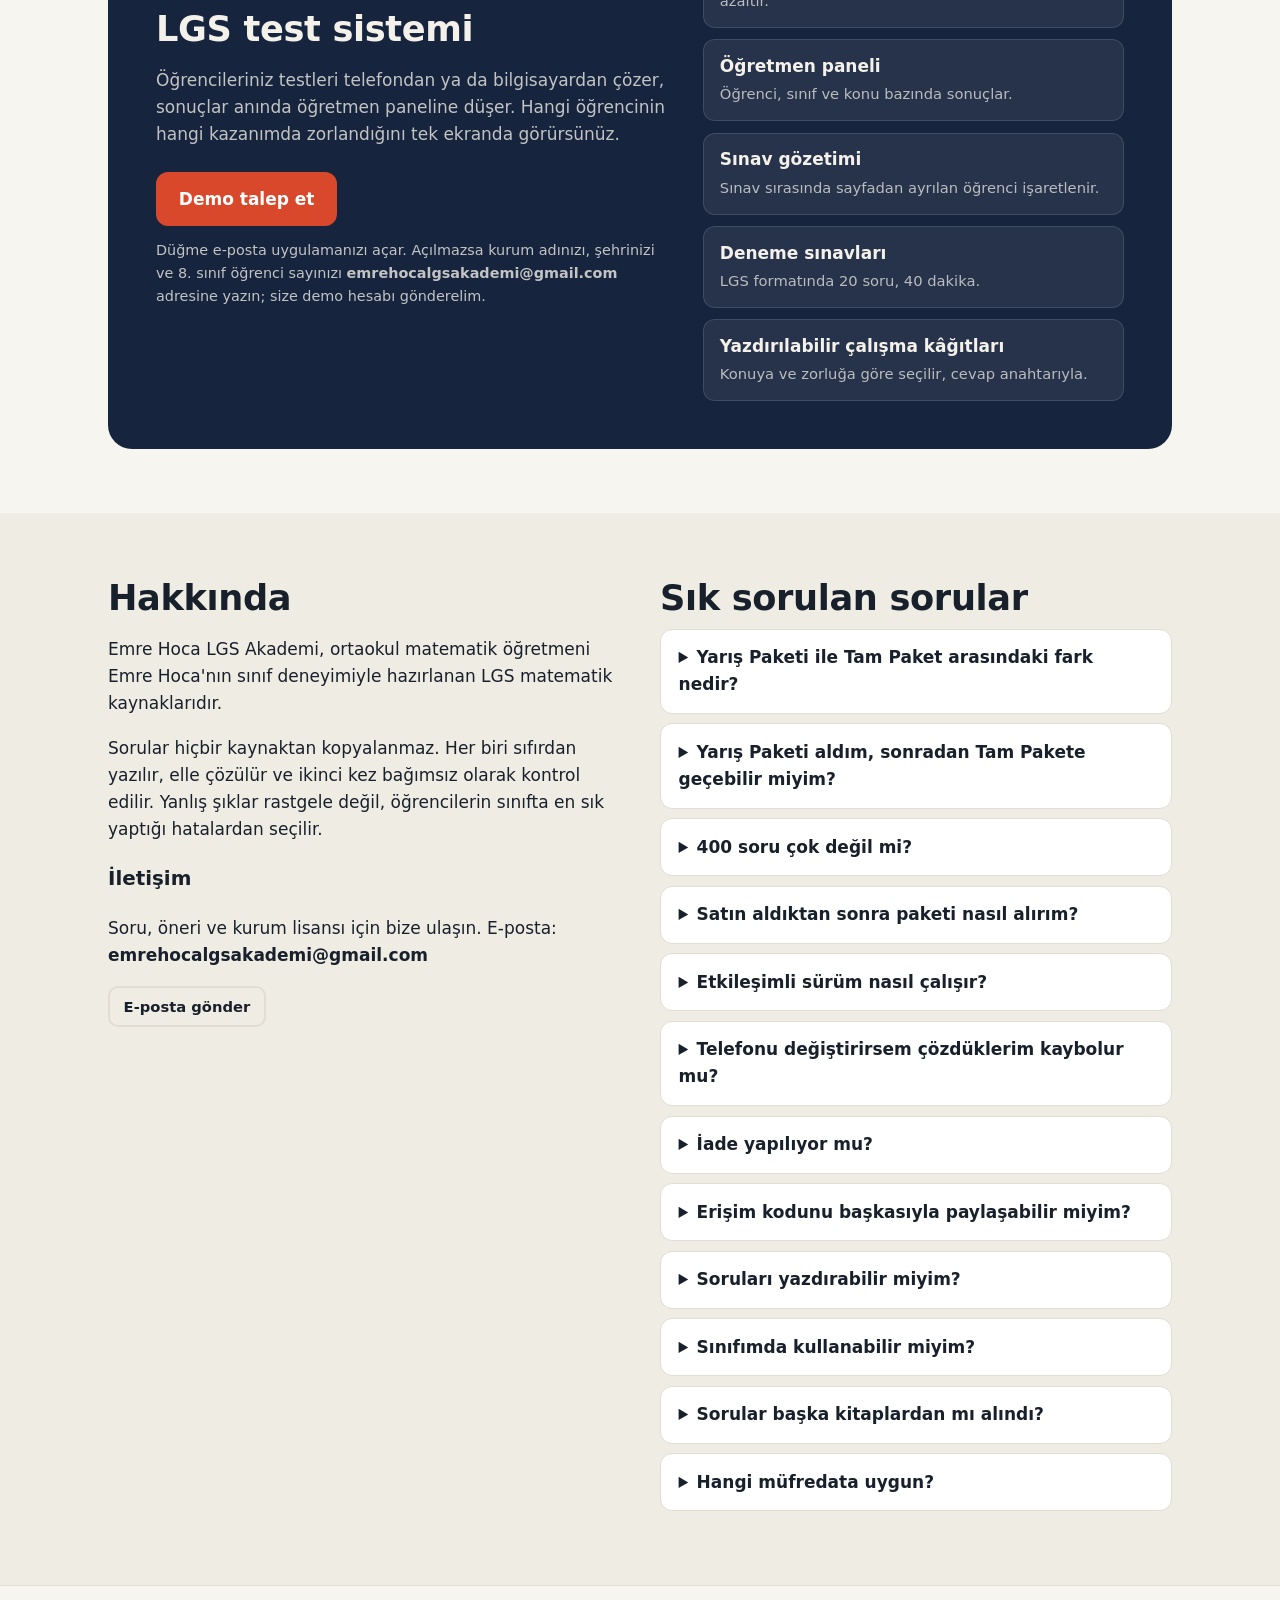
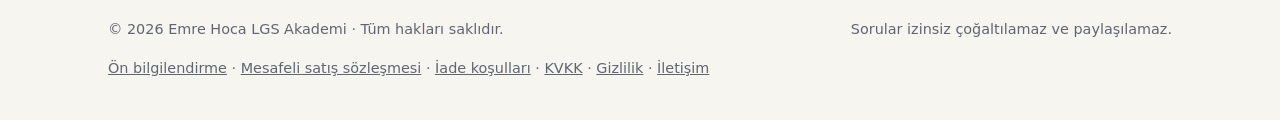
==== commit 24ba6ae8: "İletişim e-postası, yasal bilgiler sayfası, demo talebi ve yeni yükseltme akışı - ayarlar.js: iletiş" ====
--- a/index.html
+++ b/index.html
@@ -8,7 +8,7 @@
 <meta property="og:title" content="Emre Hoca LGS Akademi">
 <meta property="og:description" content="LGS matematik soru paketleri: Isın, Güçlen, Yarış. Yeni nesil sorular, adım adım çözüm ve çeldirici analizi.">
 <link rel="icon" href="favicon.svg" type="image/svg+xml">
-<link rel="stylesheet" href="css/site.css?v=20261008g">
+<link rel="stylesheet" href="css/site.css?v=20261008h">
 <script>try { const t = localStorage.getItem('tema'); if (t) document.documentElement.dataset.theme = t; } catch (e) {}</script>
 </head>
 <body>
@@ -94,7 +94,7 @@
             <div class="fiyat" data-fiyat>Fiyat yakında</div>
             <a class="dugme kucuk" data-satin-al href="#" aria-disabled="true">Çok yakında</a>
           </div>
-          <p class="yukselt" data-paket="carpan-yukselt">Yarış Paketiniz varsa farkı ödeyerek <b>aynı kodla</b> Tam Pakete geçebilirsiniz; ilerlemeniz korunur. <span data-fiyat></span> <a data-satin-al data-sabit href="#" aria-disabled="true">Tam Pakete yükselt →</a></p>
+          <p class="yukselt" data-paket="carpan-yukselt">Yarış Paketiniz varsa farkı ödeyerek Tam Pakete geçebilirsiniz. Size Tam Paket kodu gönderilir; <b>aynı cihazda çözdükleriniz korunur</b>. <span data-fiyat></span> <a data-satin-al data-sabit href="#" aria-disabled="true">Tam Pakete yükselt →</a></p>
         </article>
         <article class="paket">
           <div class="ust-satir"><span class="unite">Ünite 2</span><span class="etiket-yeni">Yeni</span></div>
@@ -114,7 +114,7 @@
             <div class="fiyat" data-fiyat>Fiyat yakında</div>
             <a class="dugme kucuk" data-satin-al href="#" aria-disabled="true">Çok yakında</a>
           </div>
-          <p class="yukselt" data-paket="uslu-yukselt">Yarış Paketiniz varsa farkı ödeyerek <b>aynı kodla</b> Tam Pakete geçebilirsiniz; ilerlemeniz korunur. <span data-fiyat></span> <a data-satin-al data-sabit href="#" aria-disabled="true">Tam Pakete yükselt →</a></p>
+          <p class="yukselt" data-paket="uslu-yukselt">Yarış Paketiniz varsa farkı ödeyerek Tam Pakete geçebilirsiniz. Size Tam Paket kodu gönderilir; <b>aynı cihazda çözdükleriniz korunur</b>. <span data-fiyat></span> <a data-satin-al data-sabit href="#" aria-disabled="true">Tam Pakete yükselt →</a></p>
         </article>
         <article class="paket">
           <div class="ust-satir"><span class="unite">Ünite 3</span><span class="etiket-yeni">Yeni</span></div>
@@ -134,7 +134,7 @@
             <div class="fiyat" data-fiyat>Fiyat yakında</div>
             <a class="dugme kucuk" data-satin-al href="#" aria-disabled="true">Çok yakında</a>
           </div>
-          <p class="yukselt" data-paket="karekok-yukselt">Yarış Paketiniz varsa farkı ödeyerek <b>aynı kodla</b> Tam Pakete geçebilirsiniz; ilerlemeniz korunur. <span data-fiyat></span> <a data-satin-al data-sabit href="#" aria-disabled="true">Tam Pakete yükselt →</a></p>
+          <p class="yukselt" data-paket="karekok-yukselt">Yarış Paketiniz varsa farkı ödeyerek Tam Pakete geçebilirsiniz. Size Tam Paket kodu gönderilir; <b>aynı cihazda çözdükleriniz korunur</b>. <span data-fiyat></span> <a data-satin-al data-sabit href="#" aria-disabled="true">Tam Pakete yükselt →</a></p>
         </article>
         <article class="paket donem" data-paket="donem1">
           <div class="ust-satir"><span class="unite">Ünite 1 + 2 + 3 + 4</span><span class="etiket-yeni">En avantajlı</span></div>
@@ -166,7 +166,7 @@
             <div class="fiyat" data-fiyat>Fiyat yakında</div>
             <a class="dugme kucuk" data-satin-al href="#" aria-disabled="true">Çok yakında</a>
           </div>
-          <p class="yukselt" data-paket="veri-yukselt">Yarış Paketiniz varsa farkı ödeyerek <b>aynı kodla</b> Tam Pakete geçebilirsiniz; ilerlemeniz korunur. <span data-fiyat></span> <a data-satin-al data-sabit href="#" aria-disabled="true">Tam Pakete yükselt →</a></p>
+          <p class="yukselt" data-paket="veri-yukselt">Yarış Paketiniz varsa farkı ödeyerek Tam Pakete geçebilirsiniz. Size Tam Paket kodu gönderilir; <b>aynı cihazda çözdükleriniz korunur</b>. <span data-fiyat></span> <a data-satin-al data-sabit href="#" aria-disabled="true">Tam Pakete yükselt →</a></p>
         </article>
         <article class="paket">
           <div class="ust-satir"><span class="unite">Ünite 6</span><span class="etiket-yeni">Yeni</span></div>
@@ -186,7 +186,7 @@
             <div class="fiyat" data-fiyat>Fiyat yakında</div>
             <a class="dugme kucuk" data-satin-al href="#" aria-disabled="true">Çok yakında</a>
           </div>
-          <p class="yukselt" data-paket="cebir-yukselt">Yarış Paketiniz varsa farkı ödeyerek <b>aynı kodla</b> Tam Pakete geçebilirsiniz; ilerlemeniz korunur. <span data-fiyat></span> <a data-satin-al data-sabit href="#" aria-disabled="true">Tam Pakete yükselt →</a></p>
+          <p class="yukselt" data-paket="cebir-yukselt">Yarış Paketiniz varsa farkı ödeyerek Tam Pakete geçebilirsiniz. Size Tam Paket kodu gönderilir; <b>aynı cihazda çözdükleriniz korunur</b>. <span data-fiyat></span> <a data-satin-al data-sabit href="#" aria-disabled="true">Tam Pakete yükselt →</a></p>
         </article>
       </div>
     </div>
@@ -223,8 +223,9 @@
           <h2 style="margin-top:1rem">Kurumunuza özel online LGS test sistemi</h2>
           <p>Öğrencileriniz testleri telefondan ya da bilgisayardan çözer, sonuçlar anında öğretmen paneline düşer. Hangi öğrencinin hangi kazanımda zorlandığını tek ekranda görürsünüz.</p>
           <div class="eylem" style="display:flex;flex-wrap:wrap;gap:.8rem;margin-top:1.5rem">
-            <a class="dugme" data-iletisim="Kurum lisansı için bilgi almak istiyorum." href="#iletisim">Demo talep et</a>
-          </div>
+            <a class="dugme" data-iletisim="demo" href="#iletisim">Demo talep et</a>
+          </div>
+          <p class="demo-not">Düğme e-posta uygulamanızı açar. Açılmazsa kurum adınızı, şehrinizi ve 8. sınıf öğrenci sayınızı <b>emrehocalgsakademi@gmail.com</b> adresine yazın; size demo hesabı gönderelim.</p>
         </div>
         <ul>
           <li><b>Süreli online testler</b><span>Şıklar her öğrencide farklı sırada; kopya riskini azaltır.</span></li>
@@ -252,10 +253,12 @@
       <div>
         <h2>Sık sorulan sorular</h2>
         <details class="sss"><summary>Yarış Paketi ile Tam Paket arasındaki fark nedir?</summary><p><b>Yarış Paketi</b> ünitenin LGS tarzı yeni nesil sorularını içerir; konuyu bilen ve sınav tipi soru çözmek isteyen öğrenciler içindir. <b>Tam Paket</b> 400 sorudur: konuyu öğreten Isın, pekiştiren Güçlen ve yeni nesil Yarış basamaklarının hepsi. Konuyu baştan oturtmak isteyenler için Tam Paket önerilir.</p></details>
-        <details class="sss"><summary>Yarış Paketi aldım, sonradan Tam Pakete geçebilir miyim?</summary><p>Evet. Aradaki farkı ödeyerek yükseltme yapabilirsiniz. Yeni bir kod girmenize gerek kalmaz: mevcut kodunuz Tam Paketi açar ve çözdüğünüz sorular, ilerleme raporunuz olduğu gibi korunur.</p></details>
+        <details class="sss"><summary>Yarış Paketi aldım, sonradan Tam Pakete geçebilir miyim?</summary><p>Evet. Aradaki farkı ödeyerek yükseltme yapabilirsiniz. Size Tam Paketi açan yeni bir kod gönderilir. Kodu, Yarış Paketini kullandığınız cihazda “+ Başka bir kod ekle” ile girdiğinizde çözdüğünüz sorular ve ilerleme raporunuz olduğu gibi korunur.</p></details>
         <details class="sss"><summary>400 soru çok değil mi?</summary><p>Sorular 20'şerli testlere bölünmüştür; günde bir test çözen öğrenci bir üniteyi yaklaşık 20 günde bitirir. İlerleme raporu hangi konularda eksik olduğunu gösterir; öğrenci her soruyu çözmek zorunda değildir, eksik olduğu konuya odaklanabilir.</p></details>
         <details class="sss"><summary>Satın aldıktan sonra paketi nasıl alırım?</summary><p>Ödeme Shopier üzerinden güvenle yapılır. Ödemeden sonra PDF dosyaları ve size özel bir <b>erişim kodu</b> iletilir. Kodu “Kodum var · Soru çöz” sayfasına girerek etkileşimli sürümü hemen kullanmaya başlarsınız.</p></details>
         <details class="sss"><summary>Etkileşimli sürüm nasıl çalışır?</summary><p>Öğrenci soruları telefondan ya da bilgisayardan çözer: şıkkını işaretler, testi bitirince doğru, yanlış ve netini görür; her sorunun adım adım çözümünü ve seçtiği yanlış şıkkın neden yanlış olduğunu okur. İlerleme raporu hangi konuları tekrar etmesi gerektiğini gösterir. Kod bir kez girilir, cihaz onu hatırlar.</p></details>
+        <details class="sss"><summary>Telefonu değiştirirsem çözdüklerim kaybolur mu?</summary><p>Kodunuz her cihazda çalışır; yeni cihazda kodu tekrar girmeniz yeterlidir. Çözdüğünüz soruların kaydı ise gizliliğiniz için yalnızca kullandığınız cihazın tarayıcısında tutulur. Cihaz değiştirdiğinizde ya da tarayıcı verilerini sildiğinizde bu kayıt sıfırlanır, paketiniz ve sorular yerinde kalır.</p></details>
+        <details class="sss"><summary>İade yapılıyor mu?</summary><p>Paketler ödemeden hemen sonra açılan dijital içerik olduğu için “vazgeçtim” iadesi yapılmaz; satın almadan önce ücretsiz örnek soruları inceleyebilirsiniz. Kodunuz çalışmazsa ya da içerik eksikse sorun giderilir, giderilemezse ücretiniz iade edilir. Ayrıntılar: <a href="yasal.html#cayma">Cayma hakkı ve iade koşulları</a>.</p></details>
         <details class="sss"><summary>Erişim kodunu başkasıyla paylaşabilir miyim?</summary><p>Hayır. Kodlar kişiye özeldir; paylaşıldığı anlaşılan kodlar iptal edilir. Aynı evdeki kardeşler için ikinci bir kod isteyebilirsiniz.</p></details>
         <details class="sss"><summary>Soruları yazdırabilir miyim?</summary><p>Evet. Kitapçıklar A4 boyutundadır; kendi kullanımınız için istediğiniz kadar yazdırabilirsiniz.</p></details>
         <details class="sss"><summary>Sınıfımda kullanabilir miyim?</summary><p>Öğretmen olarak kendi öğrencileriniz için çoğaltıp dağıtabilirsiniz. Dosyayı paylaşmak, internete yüklemek ya da satmak yasaktır. Kurum genelinde kullanım için kurum lisansı sunulur.</p></details>
@@ -270,11 +273,12 @@
   <div class="kap">
     <span>© <span id="yil">2026</span> Emre Hoca LGS Akademi · Tüm hakları saklıdır.</span>
     <span>Sorular izinsiz çoğaltılamaz ve paylaşılamaz.</span>
+    <nav class="yasal-linkler" aria-label="Yasal bilgiler"><a href="yasal.html#on-bilgilendirme">Ön bilgilendirme</a> · <a href="yasal.html#sozlesme">Mesafeli satış sözleşmesi</a> · <a href="yasal.html#cayma">İade koşulları</a> · <a href="yasal.html#kvkk">KVKK</a> · <a href="yasal.html#gizlilik">Gizlilik</a> · <a href="mailto:emrehocalgsakademi@gmail.com">İletişim</a></nav>
   </div>
 </footer>
 
-<script src="js/ayarlar.js?v=20261008g"></script>
-<script src="js/ornekler.js?v=20261008g"></script>
-<script src="js/site.js?v=20261008g"></script>
+<script src="js/ayarlar.js?v=20261008h"></script>
+<script src="js/ornekler.js?v=20261008h"></script>
+<script src="js/site.js?v=20261008h"></script>
 </body>
 </html>
--- a/css/site.css
+++ b/css/site.css
@@ -223,3 +223,9 @@
 .cards > span { border: 2px solid var(--fig-stroke); border-radius: 6px; padding: .3rem .8rem; min-width: 3.2rem; text-align: center; }
 @keyframes in { from { opacity: 0; transform: translateY(4px); } to { opacity: 1; transform: none; } }
 @media (prefers-reduced-motion: reduce) { html { scroll-behavior: auto; } ol.steps li { animation: none; } .dugme { transition: none; } }
+
+/* Demo notu ve yasal bağlantılar */
+.demo-not { font-size: .9rem; color: var(--muted); margin: .8rem 0 0; overflow-wrap: anywhere; }
+footer .yasal-linkler { flex-basis: 100%; }
+footer .yasal-linkler a { color: var(--muted); }
+#iletisimMetin b { overflow-wrap: anywhere; }
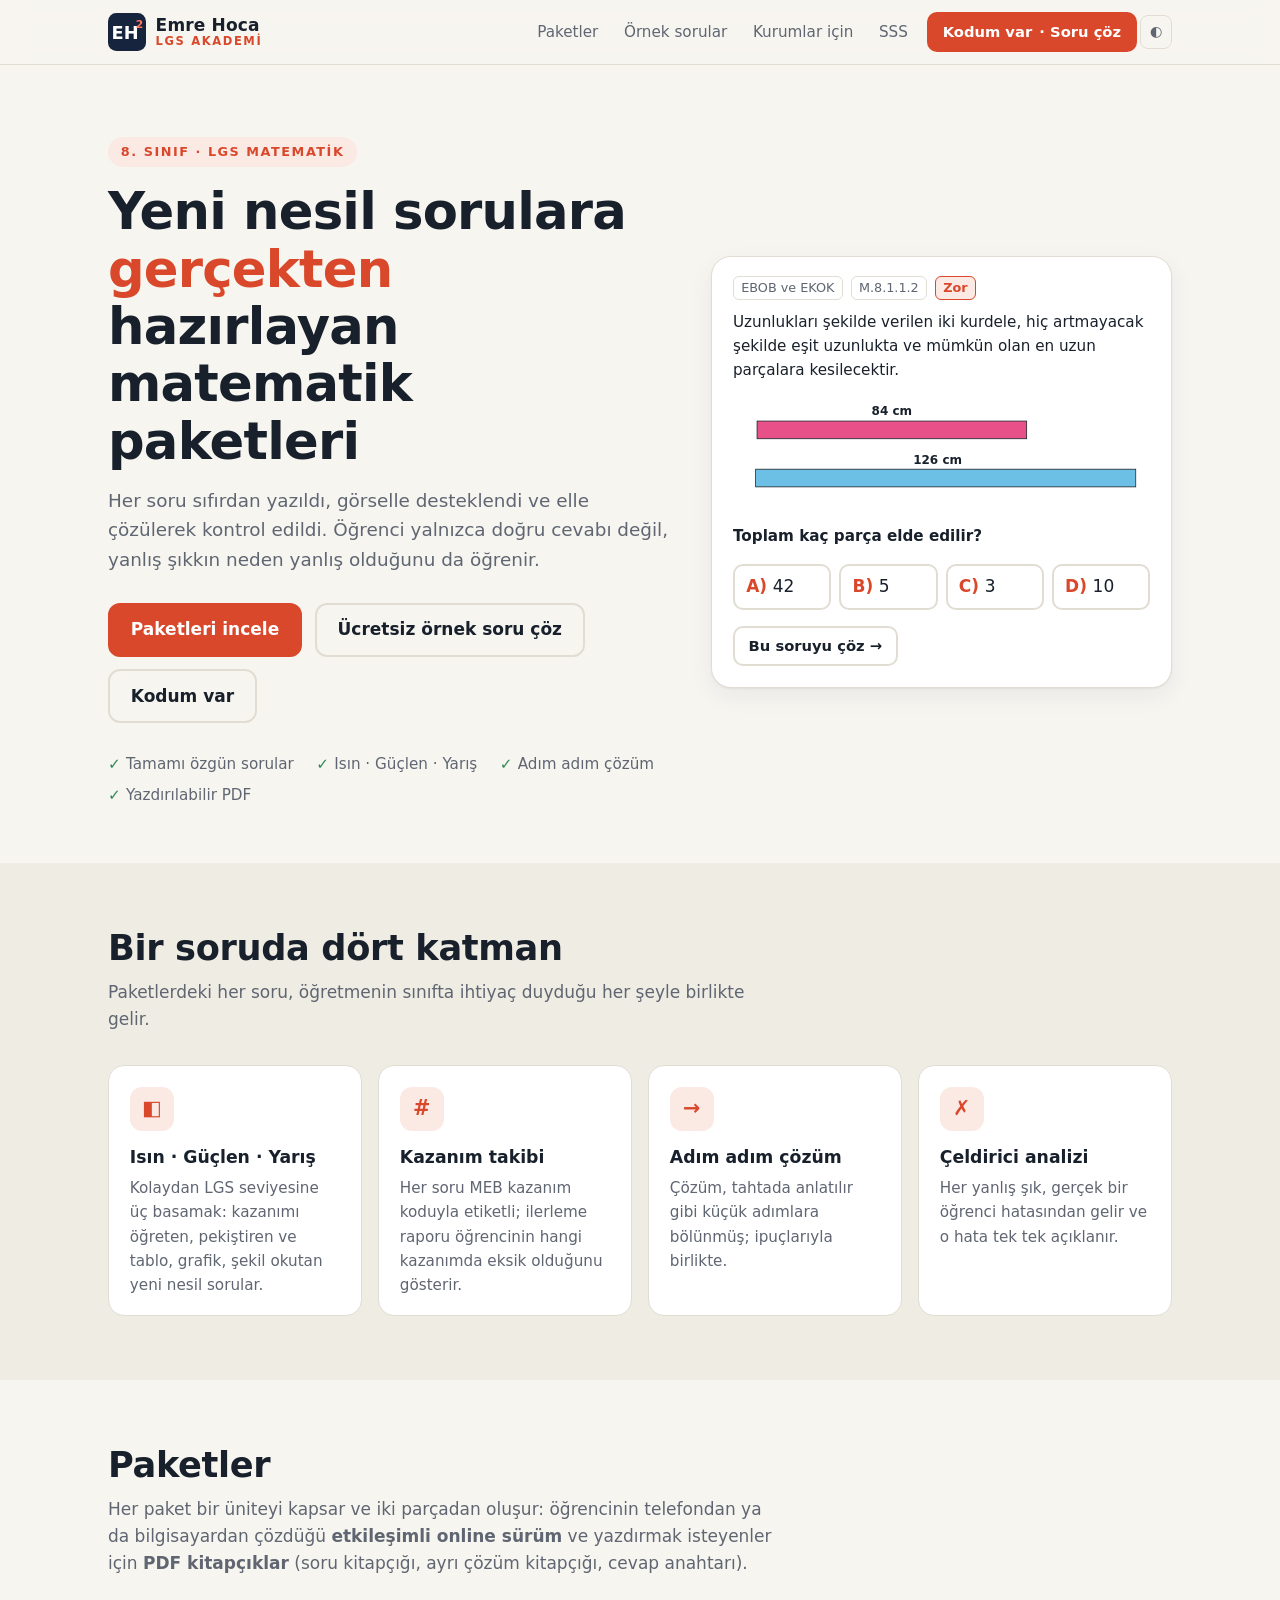
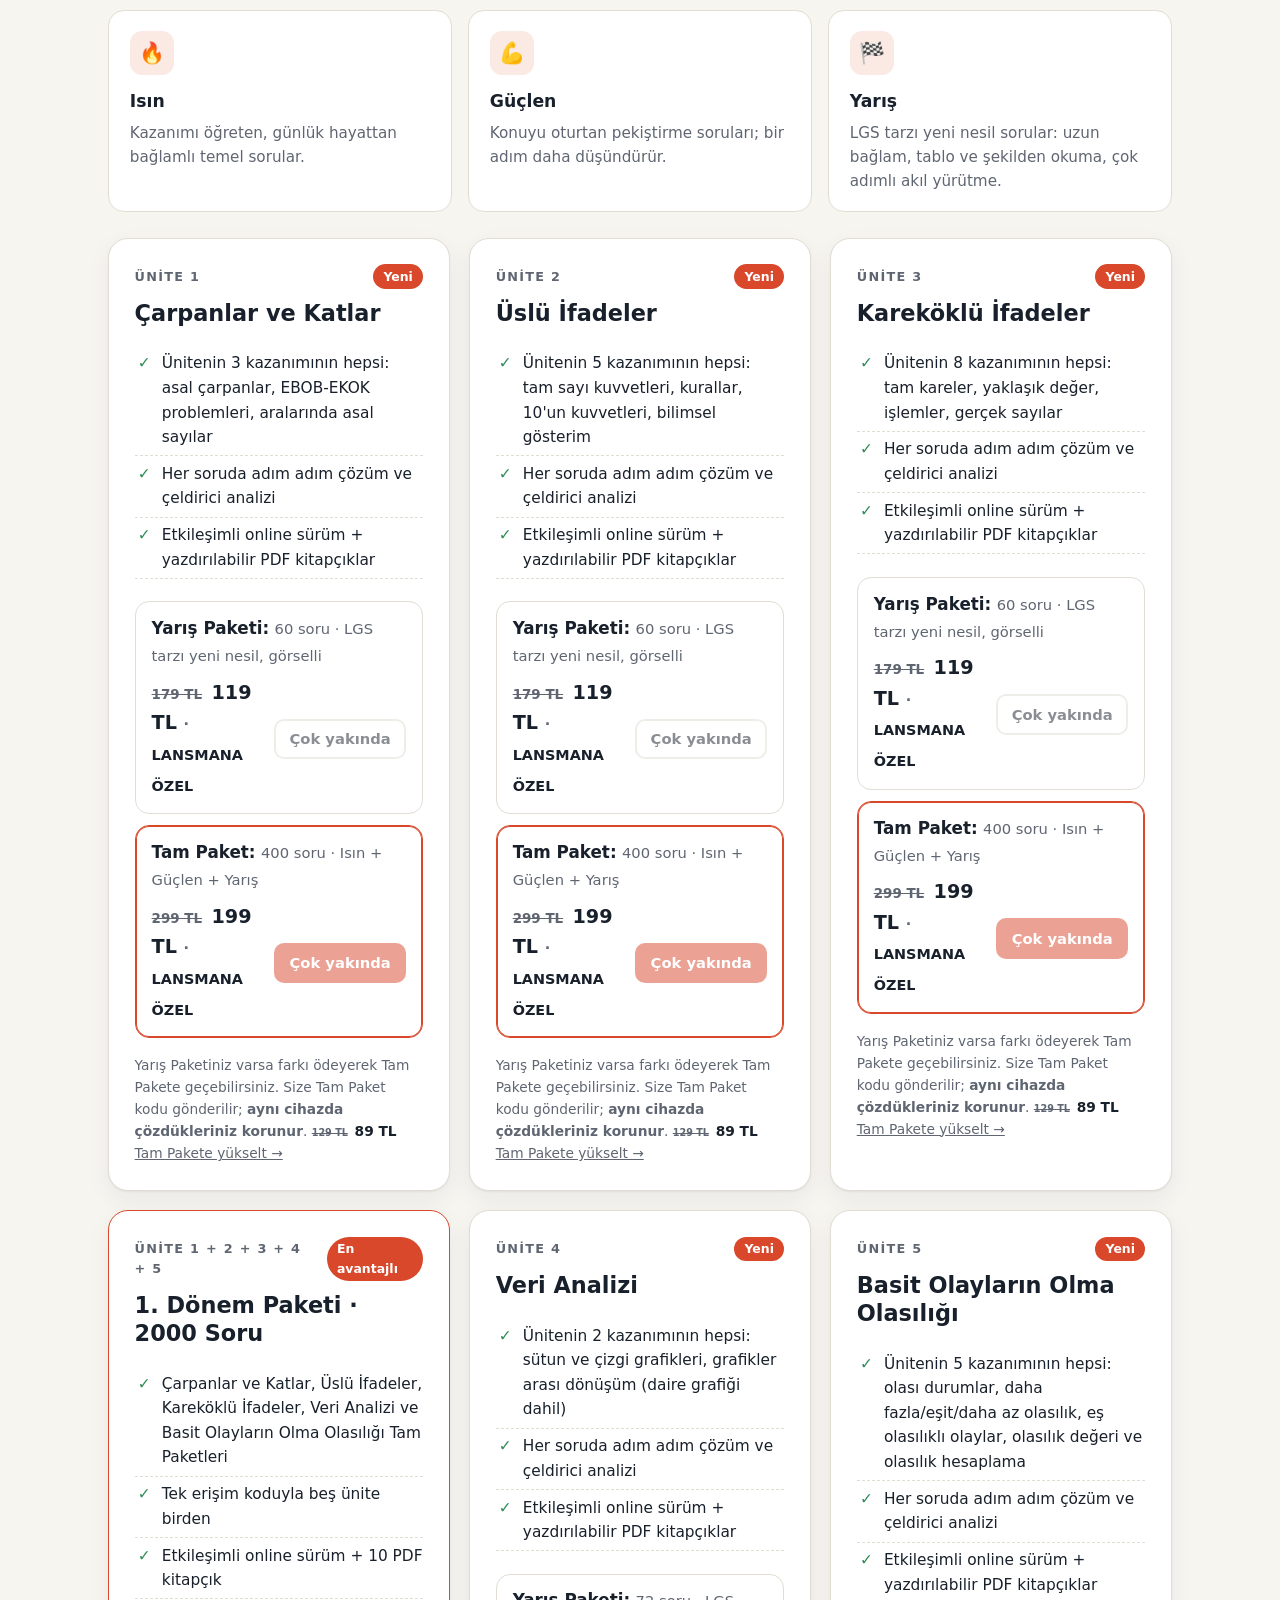
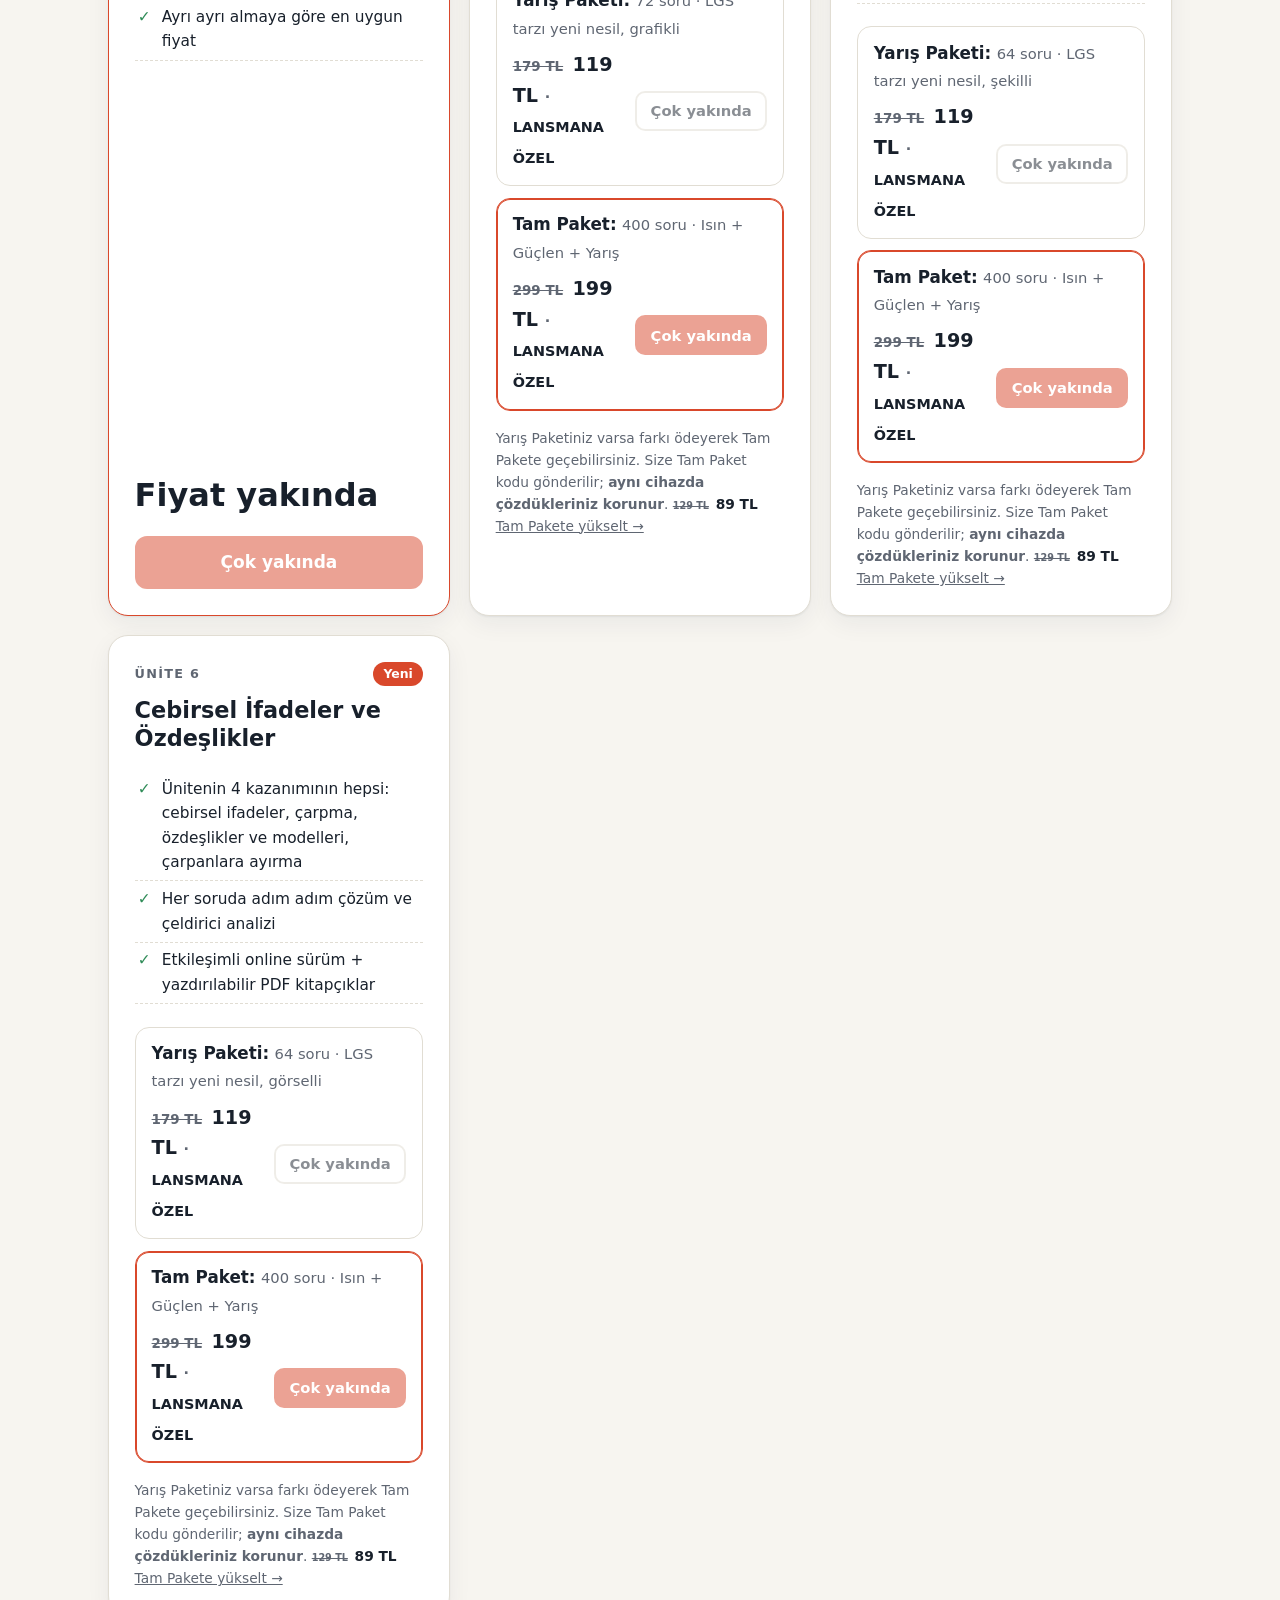
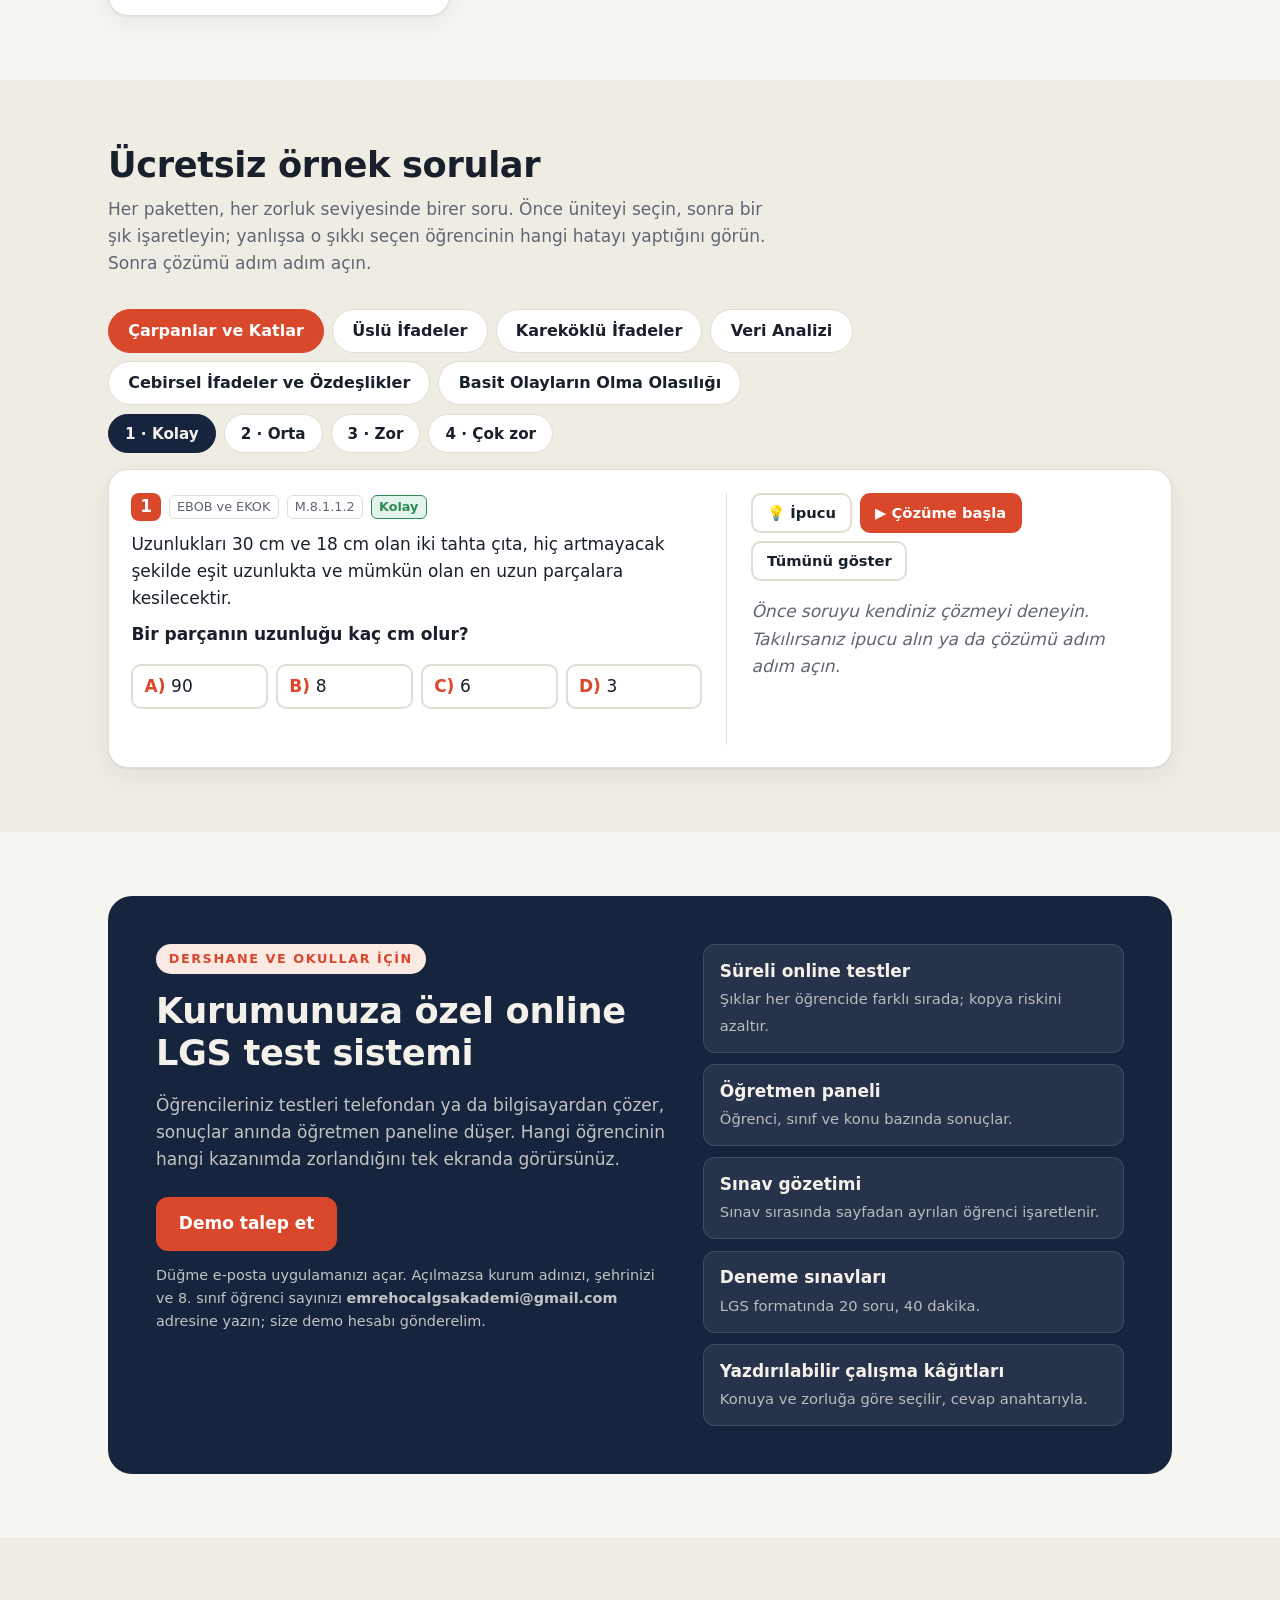
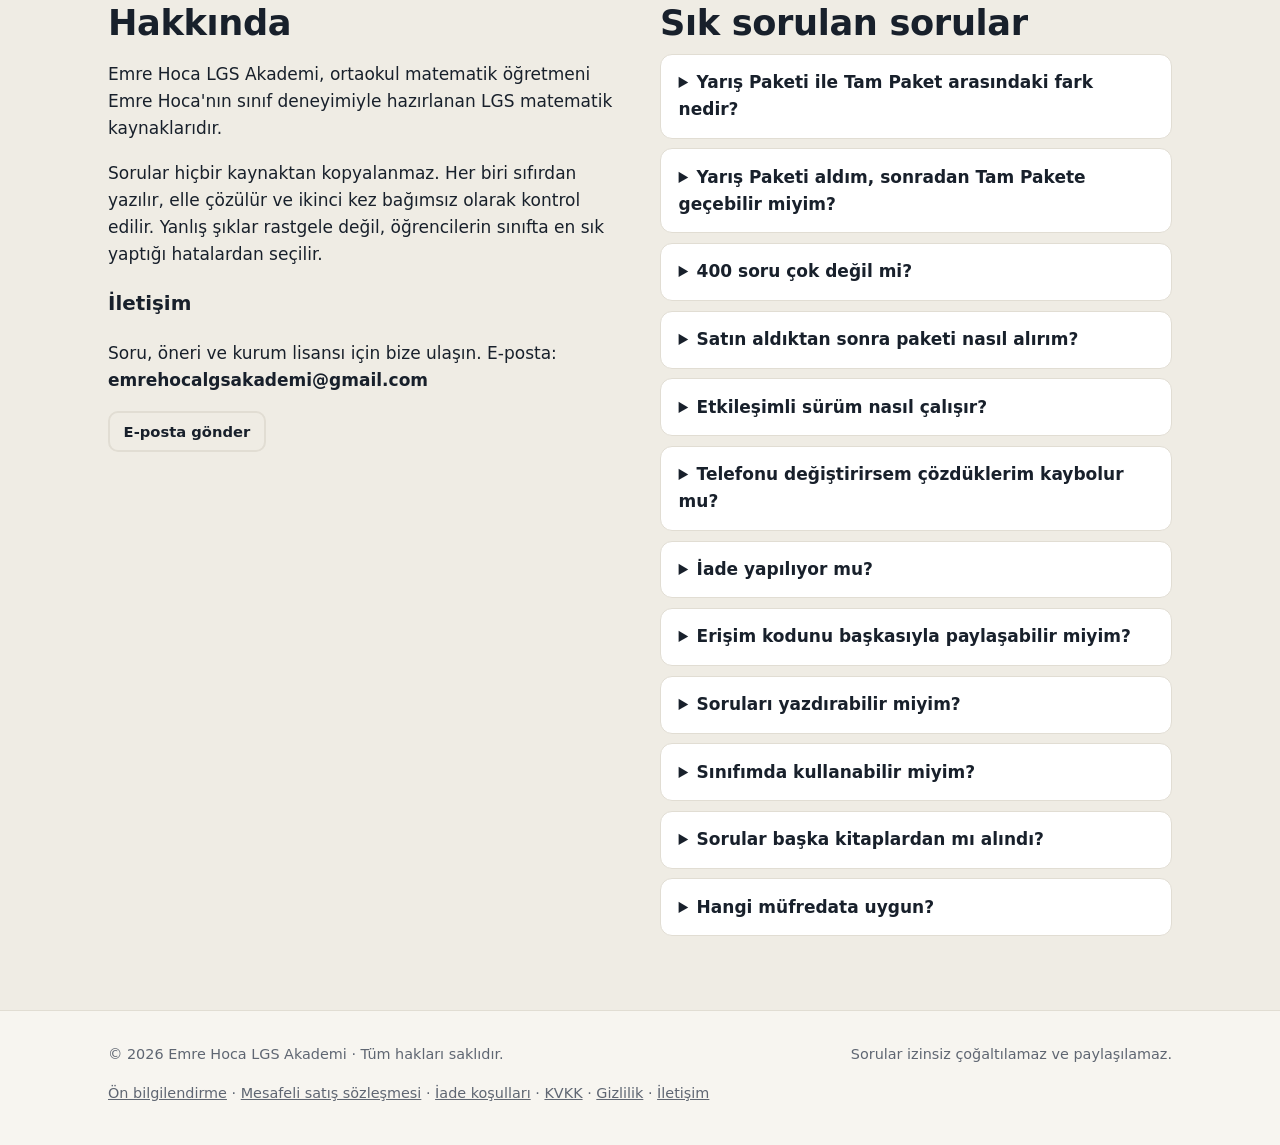
==== commit a53dca30: "Olasılık ünitesi: vitrin kartı, örnek sorular, şifreli paketler ve 1. Dönem 5 ünite Co-Authored-By: " ====
--- a/index.html
+++ b/index.html
@@ -8,7 +8,7 @@
 <meta property="og:title" content="Emre Hoca LGS Akademi">
 <meta property="og:description" content="LGS matematik soru paketleri: Isın, Güçlen, Yarış. Yeni nesil sorular, adım adım çözüm ve çeldirici analizi.">
 <link rel="icon" href="favicon.svg" type="image/svg+xml">
-<link rel="stylesheet" href="css/site.css?v=20261008h">
+<link rel="stylesheet" href="css/site.css?v=20261015a">
 <script>try { const t = localStorage.getItem('tema'); if (t) document.documentElement.dataset.theme = t; } catch (e) {}</script>
 </head>
 <body>
@@ -137,12 +137,12 @@
           <p class="yukselt" data-paket="karekok-yukselt">Yarış Paketiniz varsa farkı ödeyerek Tam Pakete geçebilirsiniz. Size Tam Paket kodu gönderilir; <b>aynı cihazda çözdükleriniz korunur</b>. <span data-fiyat></span> <a data-satin-al data-sabit href="#" aria-disabled="true">Tam Pakete yükselt →</a></p>
         </article>
         <article class="paket donem" data-paket="donem1">
-          <div class="ust-satir"><span class="unite">Ünite 1 + 2 + 3 + 4</span><span class="etiket-yeni">En avantajlı</span></div>
-          <h3>1. Dönem Paketi · 1600 Soru</h3>
-          <ul>
-            <li>Çarpanlar ve Katlar, Üslü İfadeler, Kareköklü İfadeler ve Veri Analizi Tam Paketleri</li>
-            <li>Tek erişim koduyla dört ünite birden</li>
-            <li>Etkileşimli online sürüm + 8 PDF kitapçık</li>
+          <div class="ust-satir"><span class="unite">Ünite 1 + 2 + 3 + 4 + 5</span><span class="etiket-yeni">En avantajlı</span></div>
+          <h3>1. Dönem Paketi · 2000 Soru</h3>
+          <ul>
+            <li>Çarpanlar ve Katlar, Üslü İfadeler, Kareköklü İfadeler, Veri Analizi ve Basit Olayların Olma Olasılığı Tam Paketleri</li>
+            <li>Tek erişim koduyla beş ünite birden</li>
+            <li>Etkileşimli online sürüm + 10 PDF kitapçık</li>
             <li>Ayrı ayrı almaya göre en uygun fiyat</li>
           </ul>
           <div class="fiyat" data-fiyat>Fiyat yakında</div>
@@ -167,6 +167,26 @@
             <a class="dugme kucuk" data-satin-al href="#" aria-disabled="true">Çok yakında</a>
           </div>
           <p class="yukselt" data-paket="veri-yukselt">Yarış Paketiniz varsa farkı ödeyerek Tam Pakete geçebilirsiniz. Size Tam Paket kodu gönderilir; <b>aynı cihazda çözdükleriniz korunur</b>. <span data-fiyat></span> <a data-satin-al data-sabit href="#" aria-disabled="true">Tam Pakete yükselt →</a></p>
+        </article>
+        <article class="paket">
+          <div class="ust-satir"><span class="unite">Ünite 5</span><span class="etiket-yeni">Yeni</span></div>
+          <h3>Basit Olayların Olma Olasılığı</h3>
+          <ul>
+            <li>Ünitenin 5 kazanımının hepsi: olası durumlar, daha fazla/eşit/daha az olasılık, eş olasılıklı olaylar, olasılık değeri ve olasılık hesaplama</li>
+            <li>Her soruda adım adım çözüm ve çeldirici analizi</li>
+            <li>Etkileşimli online sürüm + yazdırılabilir PDF kitapçıklar</li>
+          </ul>
+          <div class="secim" data-paket="olasilik-yaris">
+            <div class="secim-bas"><b>Yarış Paketi:</b> <span>64 soru · LGS tarzı yeni nesil, şekilli</span></div>
+            <div class="fiyat" data-fiyat>Fiyat yakında</div>
+            <a class="dugme kucuk ikincil" data-satin-al href="#" aria-disabled="true">Çok yakında</a>
+          </div>
+          <div class="secim one-cikan" data-paket="olasilik">
+            <div class="secim-bas"><b>Tam Paket:</b> <span>400 soru · Isın + Güçlen + Yarış</span></div>
+            <div class="fiyat" data-fiyat>Fiyat yakında</div>
+            <a class="dugme kucuk" data-satin-al href="#" aria-disabled="true">Çok yakında</a>
+          </div>
+          <p class="yukselt" data-paket="olasilik-yukselt">Yarış Paketiniz varsa farkı ödeyerek Tam Pakete geçebilirsiniz. Size Tam Paket kodu gönderilir; <b>aynı cihazda çözdükleriniz korunur</b>. <span data-fiyat></span> <a data-satin-al data-sabit href="#" aria-disabled="true">Tam Pakete yükselt →</a></p>
         </article>
         <article class="paket">
           <div class="ust-satir"><span class="unite">Ünite 6</span><span class="etiket-yeni">Yeni</span></div>
@@ -259,7 +279,7 @@
         <details class="sss"><summary>Etkileşimli sürüm nasıl çalışır?</summary><p>Öğrenci soruları telefondan ya da bilgisayardan çözer: şıkkını işaretler, testi bitirince doğru, yanlış ve netini görür; her sorunun adım adım çözümünü ve seçtiği yanlış şıkkın neden yanlış olduğunu okur. İlerleme raporu hangi konuları tekrar etmesi gerektiğini gösterir. Kod bir kez girilir, cihaz onu hatırlar.</p></details>
         <details class="sss"><summary>Telefonu değiştirirsem çözdüklerim kaybolur mu?</summary><p>Kodunuz her cihazda çalışır; yeni cihazda kodu tekrar girmeniz yeterlidir. Çözdüğünüz soruların kaydı ise gizliliğiniz için yalnızca kullandığınız cihazın tarayıcısında tutulur. Cihaz değiştirdiğinizde ya da tarayıcı verilerini sildiğinizde bu kayıt sıfırlanır, paketiniz ve sorular yerinde kalır.</p></details>
         <details class="sss"><summary>İade yapılıyor mu?</summary><p>Paketler ödemeden hemen sonra açılan dijital içerik olduğu için “vazgeçtim” iadesi yapılmaz; satın almadan önce ücretsiz örnek soruları inceleyebilirsiniz. Kodunuz çalışmazsa ya da içerik eksikse sorun giderilir, giderilemezse ücretiniz iade edilir. Ayrıntılar: <a href="yasal.html#cayma">Cayma hakkı ve iade koşulları</a>.</p></details>
-        <details class="sss"><summary>Erişim kodunu başkasıyla paylaşabilir miyim?</summary><p>Hayır. Kodlar kişiye özeldir; paylaşıldığı anlaşılan kodlar iptal edilir. Aynı evdeki kardeşler için ikinci bir kod isteyebilirsiniz.</p></details>
+        <details class="sss"><summary>Erişim kodunu başkasıyla paylaşabilir miyim?</summary><p>Hayır. Kodlar kişiye özeldir ve bir kod en fazla 3 cihazda (örneğin telefon, tablet ve bilgisayar) açılır. Paylaşıldığı anlaşılan kodlar iptal edilir. Aynı evdeki kardeşler için ikinci bir kod isteyebilirsiniz.</p></details>
         <details class="sss"><summary>Soruları yazdırabilir miyim?</summary><p>Evet. Kitapçıklar A4 boyutundadır; kendi kullanımınız için istediğiniz kadar yazdırabilirsiniz.</p></details>
         <details class="sss"><summary>Sınıfımda kullanabilir miyim?</summary><p>Öğretmen olarak kendi öğrencileriniz için çoğaltıp dağıtabilirsiniz. Dosyayı paylaşmak, internete yüklemek ya da satmak yasaktır. Kurum genelinde kullanım için kurum lisansı sunulur.</p></details>
         <details class="sss"><summary>Sorular başka kitaplardan mı alındı?</summary><p>Hayır. Paketlerdeki bütün sorular bu paketler için sıfırdan yazılmıştır.</p></details>
@@ -277,8 +297,8 @@
   </div>
 </footer>
 
-<script src="js/ayarlar.js?v=20261008h"></script>
-<script src="js/ornekler.js?v=20261008h"></script>
-<script src="js/site.js?v=20261008h"></script>
+<script src="js/ayarlar.js?v=20261015a"></script>
+<script src="js/ornekler.js?v=20261015a"></script>
+<script src="js/site.js?v=20261015a"></script>
 </body>
 </html>
